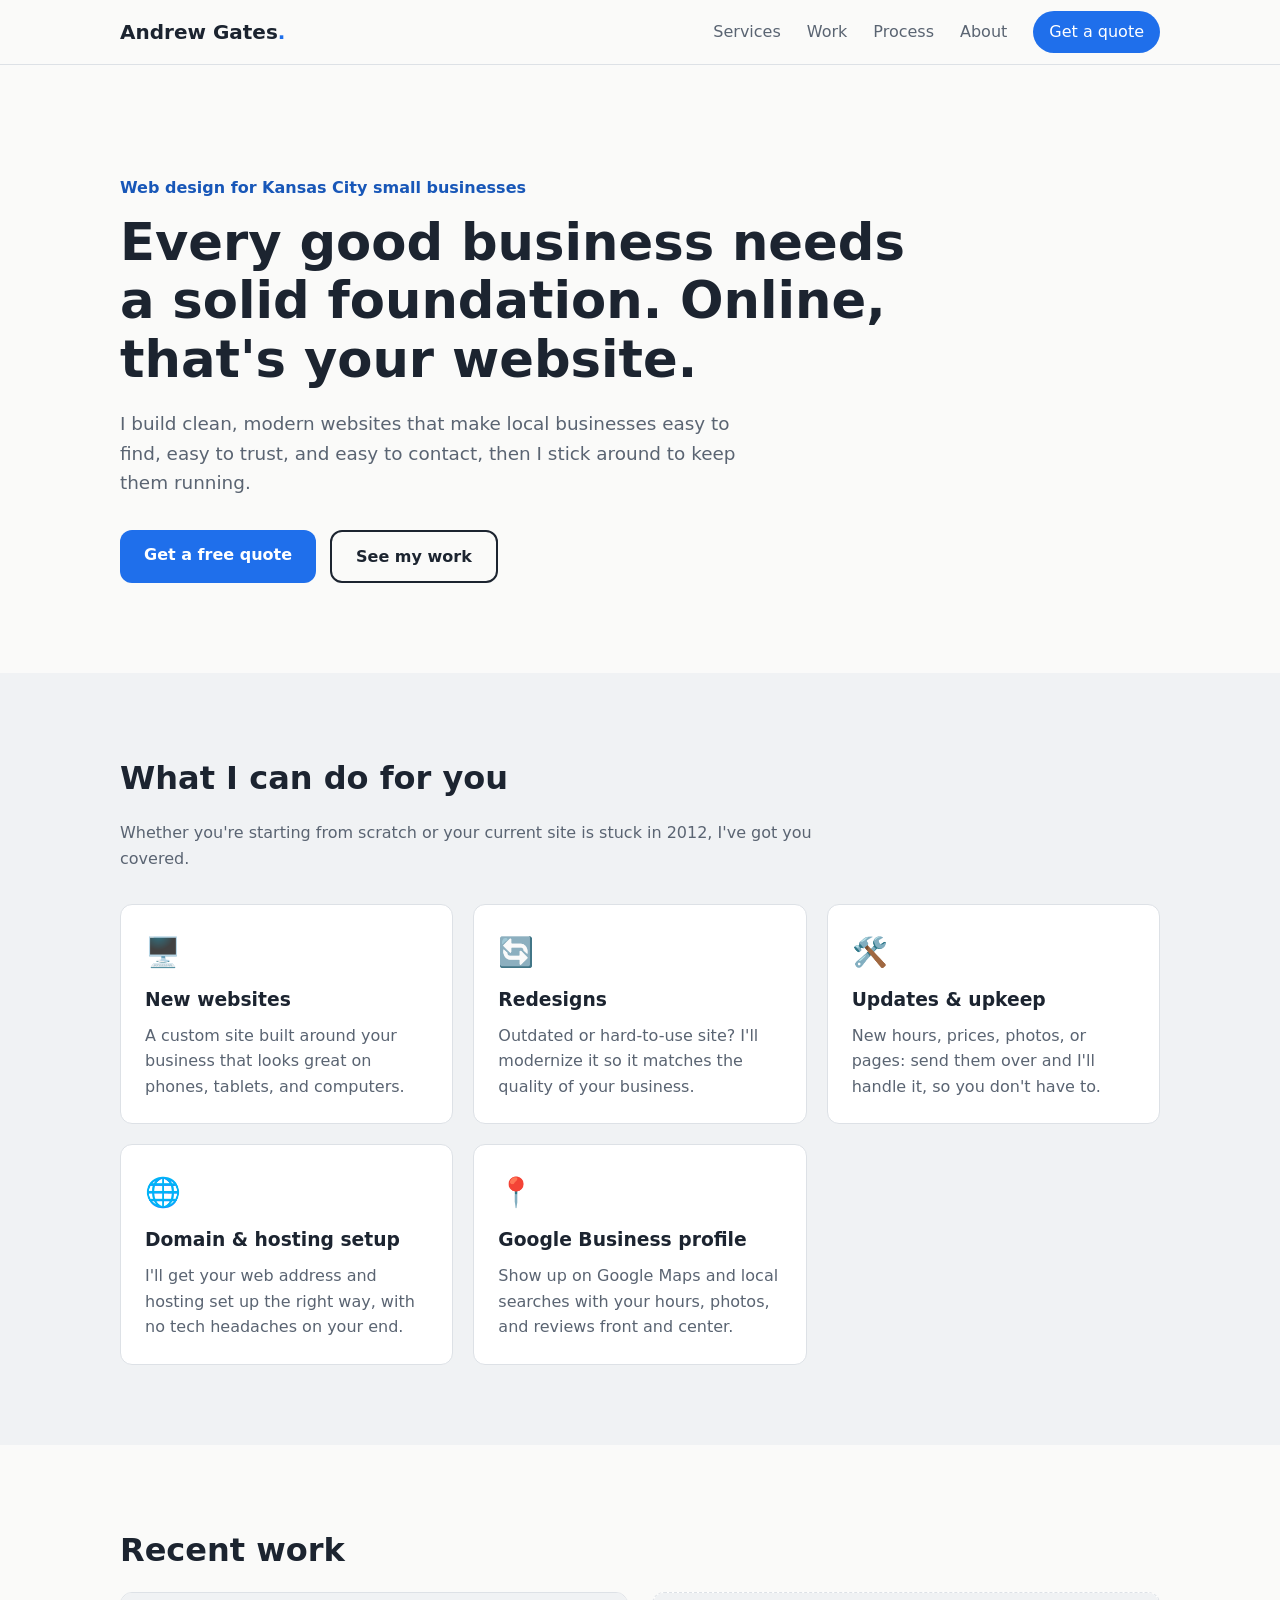
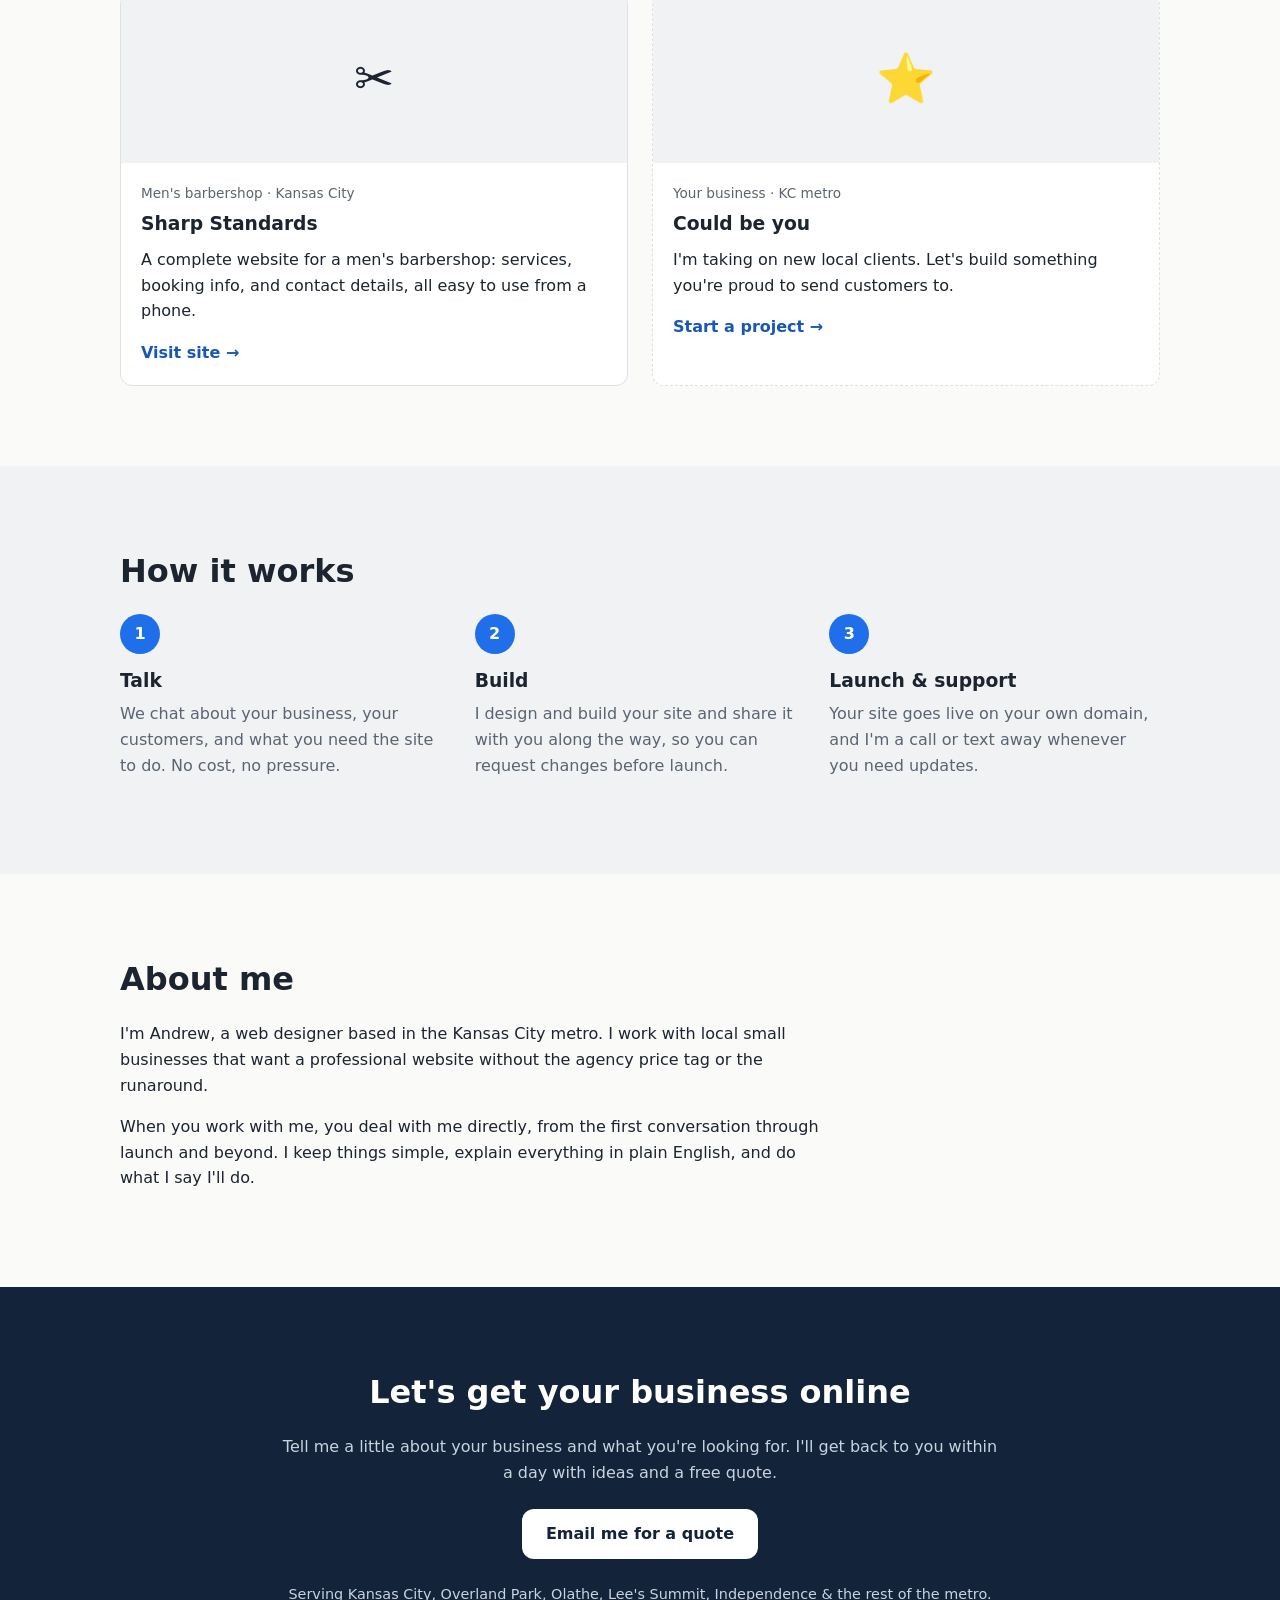
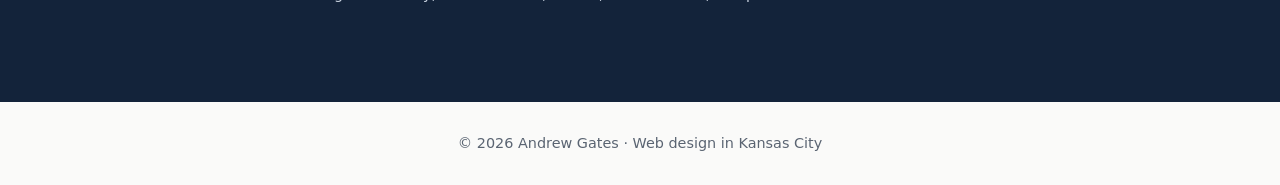
==== index.html @ cb3573f3 "Add files via upload" ====
<!DOCTYPE html>
<!--
  LESSON 1: THE SKELETON
  Every web page is a tree of "elements" written as tags: <tag>content</tag>.
  - <head> holds info ABOUT the page (title, links to CSS). Not shown on screen.
  - <body> holds everything the visitor actually sees.
  We use "semantic" tags (header, nav, main, section, footer) instead of
  plain <div>s everywhere. They describe what each part IS, which helps
  screen readers, Google, and future-you reading the code.

  Anything marked TODO is a spot for you to fill in later.
-->
<html lang="en">
<head>
  <meta charset="UTF-8">
  <!-- This line makes the site scale properly on phones. Always include it. -->
  <meta name="viewport" content="width=device-width, initial-scale=1.0">
  <!-- The <title> shows in the browser tab AND as the headline in Google results -->
  <title>Andrew Gates | Web Design for Kansas City Small Businesses</title>
  <!-- The description is the gray text under your link in Google results -->
  <meta name="description" content="Andrew Gates builds modern, affordable websites for small businesses across the Kansas City metro. New sites, redesigns, updates, hosting, and Google Business setup.">
  <!-- Link to our stylesheet: all the visual design lives in styles.css -->
  <link rel="stylesheet" href="styles.css">
</head>
<body>

  <!-- ========== HEADER / NAVIGATION ========== -->
  <header class="site-header">
    <div class="container nav-wrap">
      <a href="#top" class="logo">Andrew Gates<span>.</span></a>

      <!-- This button only shows on small screens (see styles.css + script.js) -->
      <button class="nav-toggle" aria-label="Open menu" aria-expanded="false">☰</button>

      <!-- Links starting with # jump to the element with that id on this page -->
      <nav class="nav">
        <a href="#services">Services</a>
        <a href="#work">Work</a>
        <a href="#process">Process</a>
        <a href="#about">About</a>
        <a href="#contact" class="nav-cta">Get a quote</a>
      </nav>
    </div>
  </header>

  <main id="top">

    <!-- ========== HERO: the first thing people see ========== -->
    <section class="hero">
      <div class="container">
        <p class="eyebrow">Web design for Kansas City small businesses</p>
        <h1>Every good business needs a solid foundation. Online, that's your website.</h1>
        <p class="lead">
          I build clean, modern websites that make local businesses easy to find, easy to trust,
          and easy to contact, then I stick around to keep them running.
        </p>
        <div class="hero-buttons">
          <a href="#contact" class="btn btn-primary">Get a free quote</a>
          <a href="#work" class="btn btn-outline">See my work</a>
        </div>
      </div>
    </section>

    <!-- ========== SERVICES ========== -->
    <section id="services" class="section section-alt">
      <div class="container">
        <h2>What I can do for you</h2>
        <p class="section-intro">Whether you're starting from scratch or your current site is stuck in 2012, I've got you covered.</p>

        <!-- Each service is a "card". Copy/paste one <div class="card"> block to add another. -->
        <div class="card-grid">
          <div class="card">
            <div class="card-icon">🖥️</div>
            <h3>New websites</h3>
            <p>A custom site built around your business that looks great on phones, tablets, and computers.</p>
          </div>
          <div class="card">
            <div class="card-icon">🔄</div>
            <h3>Redesigns</h3>
            <p>Outdated or hard-to-use site? I'll modernize it so it matches the quality of your business.</p>
          </div>
          <div class="card">
            <div class="card-icon">🛠️</div>
            <h3>Updates &amp; upkeep</h3>
            <p>New hours, prices, photos, or pages: send them over and I'll handle it, so you don't have to.</p>
          </div>
          <div class="card">
            <div class="card-icon">🌐</div>
            <h3>Domain &amp; hosting setup</h3>
            <p>I'll get your web address and hosting set up the right way, with no tech headaches on your end.</p>
          </div>
          <div class="card">
            <div class="card-icon">📍</div>
            <h3>Google Business profile</h3>
            <p>Show up on Google Maps and local searches with your hours, photos, and reviews front and center.</p>
          </div>
        </div>
      </div>
    </section>

    <!-- ========== RECENT WORK ========== -->
    <section id="work" class="section">
      <div class="container">
        <h2>Recent work</h2>
        <div class="projects-grid">

          <!-- One <article> per project. Copy/paste this block to add more. -->
          <article class="project-card">
            <!-- TODO: replace the emoji with a screenshot, e.g.
                 <img src="images/sharp-standards.png" alt="Sharp Standards homepage"> -->
            <div class="project-thumb">✂️</div>
            <div class="project-body">
              <p class="project-type">Men's barbershop · Kansas City</p>
              <h3>Sharp Standards</h3>
              <p>A complete website for a men's barbershop: services, booking info, and contact details, all easy to use from a phone.</p>
              <!-- target="_blank" opens the link in a new tab -->
              <a href="https://sharpstandards.com" target="_blank" rel="noopener">Visit site →</a>
            </div>
          </article>

          <!-- A friendly placeholder that doubles as a call to action -->
          <article class="project-card project-card--placeholder">
            <div class="project-thumb">⭐</div>
            <div class="project-body">
              <p class="project-type">Your business · KC metro</p>
              <h3>Could be you</h3>
              <p>I'm taking on new local clients. Let's build something you're proud to send customers to.</p>
              <a href="#contact">Start a project →</a>
            </div>
          </article>

        </div>

        <!-- TODO: once you have a client quote, add a testimonial here, e.g.
        <blockquote class="testimonial">
          "Andrew made the whole process easy..."
          <cite>— Name, Business</cite>
        </blockquote>
        -->
      </div>
    </section>

    <!-- ========== PROCESS ========== -->
    <section id="process" class="section section-alt">
      <div class="container">
        <h2>How it works</h2>
        <!-- An <ol> is an ORDERED list: the browser knows these are steps 1, 2, 3 -->
        <ol class="steps">
          <li>
            <h3>Talk</h3>
            <p>We chat about your business, your customers, and what you need the site to do. No cost, no pressure.</p>
          </li>
          <li>
            <h3>Build</h3>
            <p>I design and build your site and share it with you along the way, so you can request changes before launch.</p>
          </li>
          <li>
            <h3>Launch &amp; support</h3>
            <p>Your site goes live on your own domain, and I'm a call or text away whenever you need updates.</p>
          </li>
        </ol>
      </div>
    </section>

    <!-- ========== ABOUT ========== -->
    <section id="about" class="section">
      <div class="container">
        <h2>About me</h2>
        <!-- TODO: tweak this so it sounds like you talking -->
        <p>
          I'm Andrew, a web designer based in the Kansas City metro. I work with local small
          businesses that want a professional website without the agency price tag or the runaround.
        </p>
        <p>
          When you work with me, you deal with me directly, from the first conversation through
          launch and beyond. I keep things simple, explain everything in plain English, and do what I say I'll do.
        </p>
      </div>
    </section>

    <!-- ========== CONTACT ========== -->
    <section id="contact" class="section contact">
      <div class="container center">
        <h2>Let's get your business online</h2>
        <p>Tell me a little about your business and what you're looking for. I'll get back to you within a day with ideas and a free quote.</p>
        <!-- "mailto:" links open the visitor's email app. The ?subject= part pre-fills the subject line. -->
        <a href="mailto:andy.scott.gates1986@gmail.com?subject=Website%20quote" class="btn btn-light">Email me for a quote</a>
        <!-- TODO: add a phone number if you want calls/texts, e.g. <a href="tel:+18165551234">(816) 555-1234</a> -->
        <p class="contact-note">Serving Kansas City, Overland Park, Olathe, Lee's Summit, Independence &amp; the rest of the metro.</p>
      </div>
    </section>

  </main>

  <!-- ========== FOOTER ========== -->
  <footer class="site-footer">
    <div class="container">
      <!-- script.js fills in the current year automatically -->
      <p>© <span id="year"></span> Andrew Gates · Web design in Kansas City</p>
    </div>
  </footer>

  <!-- Scripts go at the bottom so the page content loads first -->
  <script src="script.js"></script>
</body>
</html>
---- styles.css ----
/*
  LESSON 2: STYLING WITH CSS
  CSS rules look like:   selector { property: value; }
  - "body" targets the <body> tag
  - ".btn" (with a dot) targets anything with class="btn"
  - "#about" (with a #) targets the element with id="about"
*/

/* ---------- Variables ----------
   Define colors once here, reuse everywhere with var(--name).
   Want a new color scheme? Change it in one place. Try it! */
:root {
  --bg: #fafaf9;
  --bg-alt: #f0f2f4;
  --text: #1c2430;
  --muted: #5a6472;
  --accent: #1f6feb;        /* main brand color: a confident blue */
  --accent-dark: #1857b8;
  --dark: #13233a;          /* used for the contact section background */
  --card: #ffffff;
  --border: #dde1e6;
  --radius: 12px;
  --max-width: 1080px;
}

/* ---------- Reset & base ----------
   box-sizing: border-box makes width math predictable (padding is included). */
* { box-sizing: border-box; margin: 0; padding: 0; }

html { scroll-behavior: smooth; }  /* smooth scrolling when clicking nav links */

/* Stops the sticky header from covering section titles after a nav click */
section[id] { scroll-margin-top: 64px; }

body {
  font-family: system-ui, -apple-system, "Segoe UI", Roboto, sans-serif;
  background: var(--bg);
  color: var(--text);
  line-height: 1.6;
}

a { color: var(--accent-dark); }

/* .container centers content and keeps it from getting too wide */
.container {
  width: 100%;
  max-width: var(--max-width);
  margin: 0 auto;     /* "auto" left/right margins = centered */
  padding: 0 20px;
}

.center { text-align: center; }

/* ---------- Header ----------
   position: sticky keeps the header stuck to the top while scrolling */
.site-header {
  position: sticky;
  top: 0;
  background: rgba(250, 250, 249, 0.92);
  backdrop-filter: blur(6px);
  border-bottom: 1px solid var(--border);
  z-index: 10;
}

/* FLEXBOX: lays children out in a row. One of the most useful CSS tools. */
.nav-wrap {
  display: flex;
  align-items: center;
  justify-content: space-between;  /* logo left, nav right */
  height: 64px;
}

.logo {
  font-weight: 800;
  font-size: 1.25rem;
  text-decoration: none;
  color: var(--text);
}
.logo span { color: var(--accent); }

.nav { display: flex; align-items: center; gap: 26px; }
.nav a {
  text-decoration: none;
  color: var(--muted);
  font-weight: 500;
}
.nav a:hover { color: var(--accent); }  /* :hover = when the mouse is over it */

/* The "Get a quote" link styled as a small button */
.nav a.nav-cta {
  background: var(--accent);
  color: #fff;
  padding: 8px 16px;
  border-radius: 999px;
}
.nav a.nav-cta:hover { background: var(--accent-dark); color: #fff; }

.nav-toggle {
  display: none;  /* hidden on desktop; shown in the phone section below */
  background: none;
  border: none;
  font-size: 1.6rem;
  cursor: pointer;
  color: var(--text);
}

/* ---------- Hero ---------- */
.hero { padding: 110px 0 90px; }

.eyebrow {
  color: var(--accent-dark);
  font-weight: 600;
  margin-bottom: 12px;
}

.hero h1 {
  /* clamp(min, preferred, max) = text that scales with screen width */
  font-size: clamp(2rem, 5vw, 3.2rem);
  line-height: 1.15;
  max-width: 820px;
  margin-bottom: 20px;
}

.lead {
  font-size: 1.15rem;
  color: var(--muted);
  max-width: 620px;
  margin-bottom: 32px;
}

.hero-buttons { display: flex; gap: 14px; flex-wrap: wrap; }

/* ---------- Buttons ---------- */
.btn {
  display: inline-block;
  padding: 12px 24px;
  border-radius: var(--radius);
  font-weight: 600;
  text-decoration: none;
  transition: background 0.2s, transform 0.2s;  /* animates the hover change */
}
.btn:hover { transform: translateY(-2px); }

.btn-primary { background: var(--accent); color: #fff; }
.btn-primary:hover { background: var(--accent-dark); }

.btn-outline { border: 2px solid var(--text); color: var(--text); }
.btn-outline:hover { background: var(--text); color: var(--bg); }

.btn-light { background: #fff; color: var(--dark); }

/* ---------- Sections ---------- */
.section { padding: 80px 0; }
.section-alt { background: var(--bg-alt); }

.section h2 { font-size: 2rem; margin-bottom: 16px; }
.section p { margin-bottom: 16px; max-width: 720px; }
.section-intro { color: var(--muted); margin-bottom: 32px !important; }
.center p { margin-left: auto; margin-right: auto; }

/* ---------- Service cards ----------
   CSS GRID: auto-fit + minmax makes as many columns as fit,
   each at least 280px wide. Fully responsive with zero media queries. */
.card-grid {
  display: grid;
  grid-template-columns: repeat(auto-fit, minmax(280px, 1fr));
  gap: 20px;
}

.card {
  background: var(--card);
  border: 1px solid var(--border);
  border-radius: var(--radius);
  padding: 24px;
}
.card-icon { font-size: 1.8rem; margin-bottom: 10px; }
.card h3 { margin-bottom: 8px; }
.card p { color: var(--muted); margin-bottom: 0; }

/* ---------- Projects ---------- */
.projects-grid {
  display: grid;
  grid-template-columns: repeat(auto-fit, minmax(280px, 1fr));
  gap: 24px;
}

.project-card {
  background: var(--card);
  border: 1px solid var(--border);
  border-radius: var(--radius);
  overflow: hidden;
  transition: transform 0.2s, box-shadow 0.2s;
}
.project-card:hover {
  transform: translateY(-4px);
  box-shadow: 0 10px 24px rgba(0, 0, 0, 0.08);
}
.project-card--placeholder { border-style: dashed; }

/* When you add screenshots, this makes any <img> fill the thumbnail area neatly */
.project-thumb {
  height: 170px;
  display: grid;
  place-items: center;   /* centers the emoji both ways */
  font-size: 3rem;
  background: var(--bg-alt);
}
.project-thumb img { width: 100%; height: 100%; object-fit: cover; }

.project-body { padding: 20px; }
.project-type {
  font-size: 0.85rem;
  color: var(--muted);
  margin-bottom: 4px !important;
}
.project-body h3 { margin-bottom: 8px; }
.project-body a { font-weight: 600; text-decoration: none; }

/* ---------- Process steps ----------
   "counter" lets CSS number the steps itself, so we can style the numbers. */
.steps {
  list-style: none;
  counter-reset: step;
  display: grid;
  grid-template-columns: repeat(auto-fit, minmax(240px, 1fr));
  gap: 24px;
}
.steps li { counter-increment: step; }
.steps li::before {
  content: counter(step);      /* prints 1, 2, 3 */
  display: grid;
  place-items: center;
  width: 40px;
  height: 40px;
  border-radius: 50%;
  background: var(--accent);
  color: #fff;
  font-weight: 700;
  margin-bottom: 12px;
}
.steps h3 { margin-bottom: 6px; }
.steps p { color: var(--muted); }

/* ---------- Contact ---------- */
.contact { background: var(--dark); color: #fff; }
.contact p { color: #c9d3e0; }
.contact .btn { margin: 8px 0 24px; }
.contact-note { font-size: 0.9rem; }

/* ---------- Footer ---------- */
.site-footer {
  padding: 30px 0;
  text-align: center;
  color: var(--muted);
  font-size: 0.9rem;
}

/* ---------- Phones ----------
   MEDIA QUERY: rules inside only apply when the screen is 760px wide or less. */
@media (max-width: 760px) {
  .nav-toggle { display: block; }

  .nav {
    display: none;              /* hide the menu until the button is tapped */
    position: absolute;
    top: 64px; left: 0; right: 0;
    flex-direction: column;
    align-items: stretch;
    gap: 0;
    background: var(--bg);
    border-bottom: 1px solid var(--border);
  }
  .nav a { padding: 14px 20px; }
  .nav a.nav-cta { margin: 8px 20px 14px; text-align: center; }

  /* script.js adds the "open" class when the ☰ button is tapped */
  .nav.open { display: flex; }

  .hero { padding: 70px 0 60px; }
  .section { padding: 60px 0; }
}
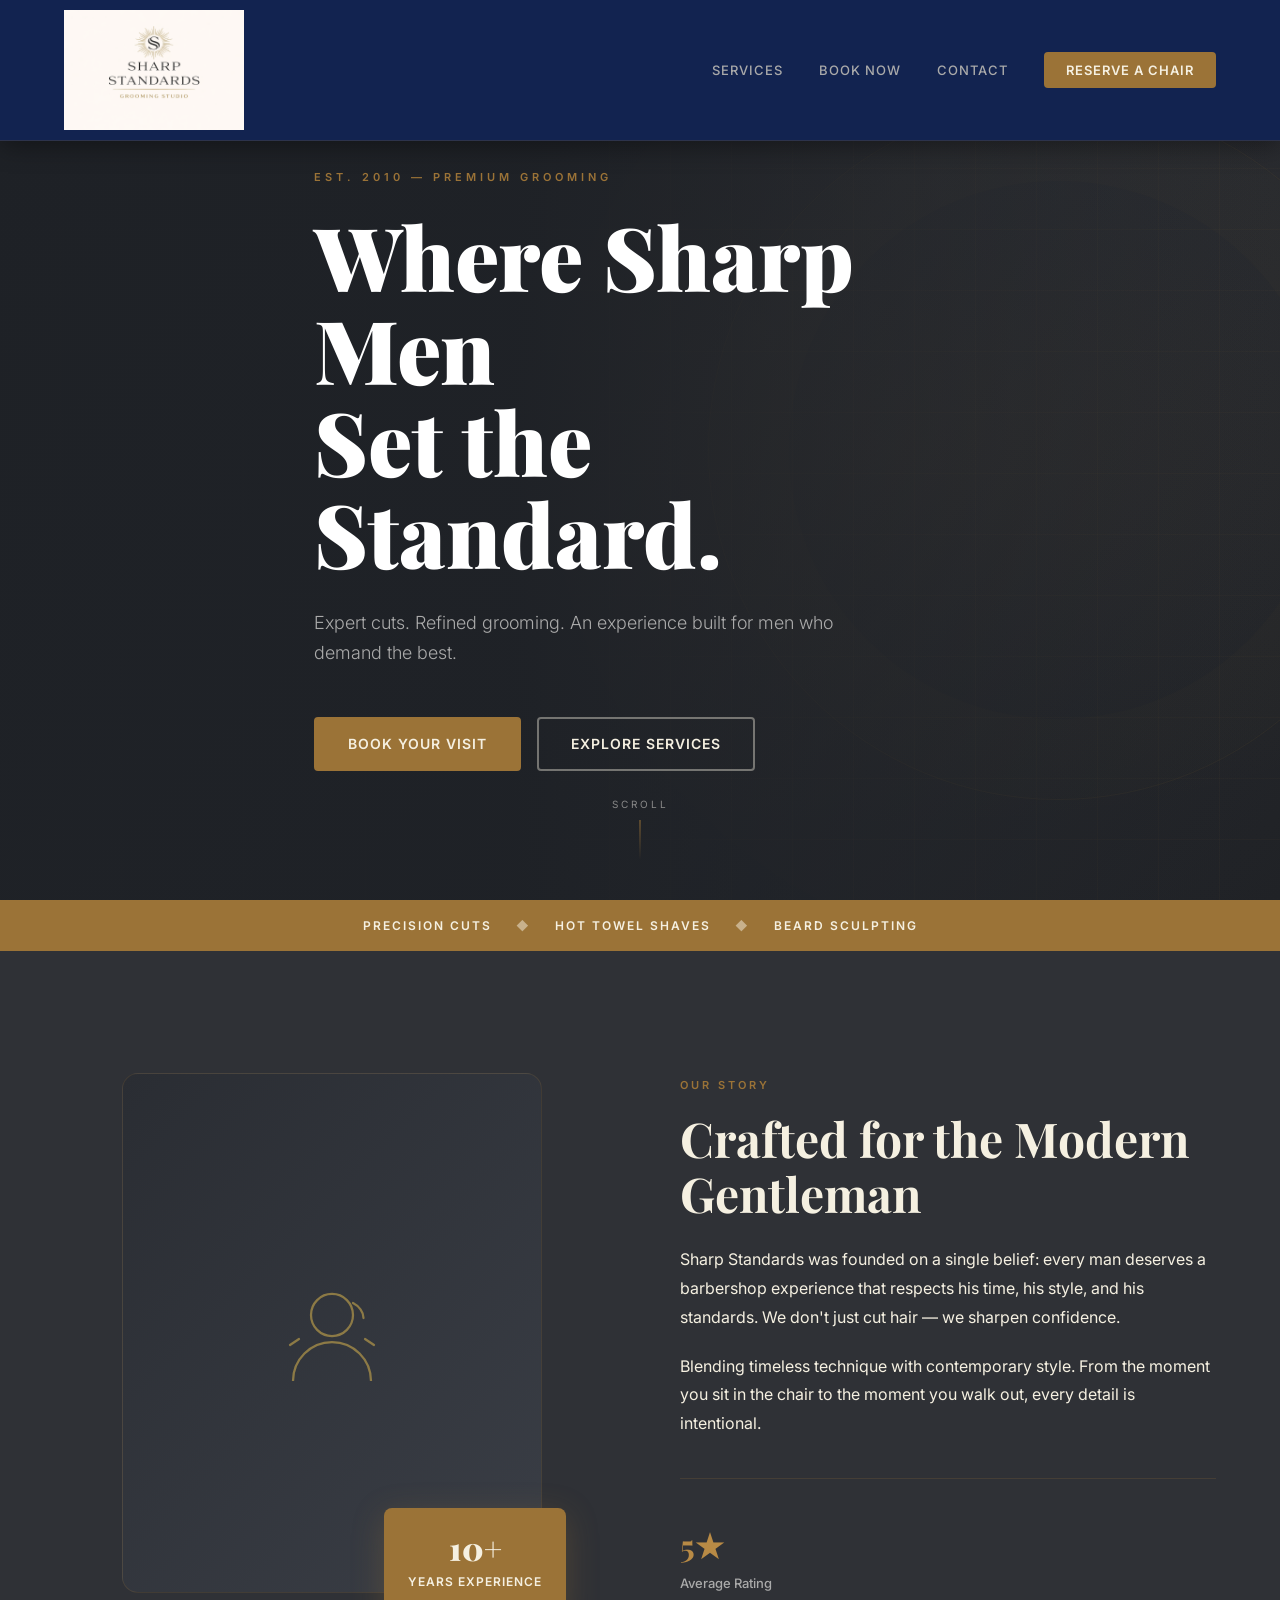
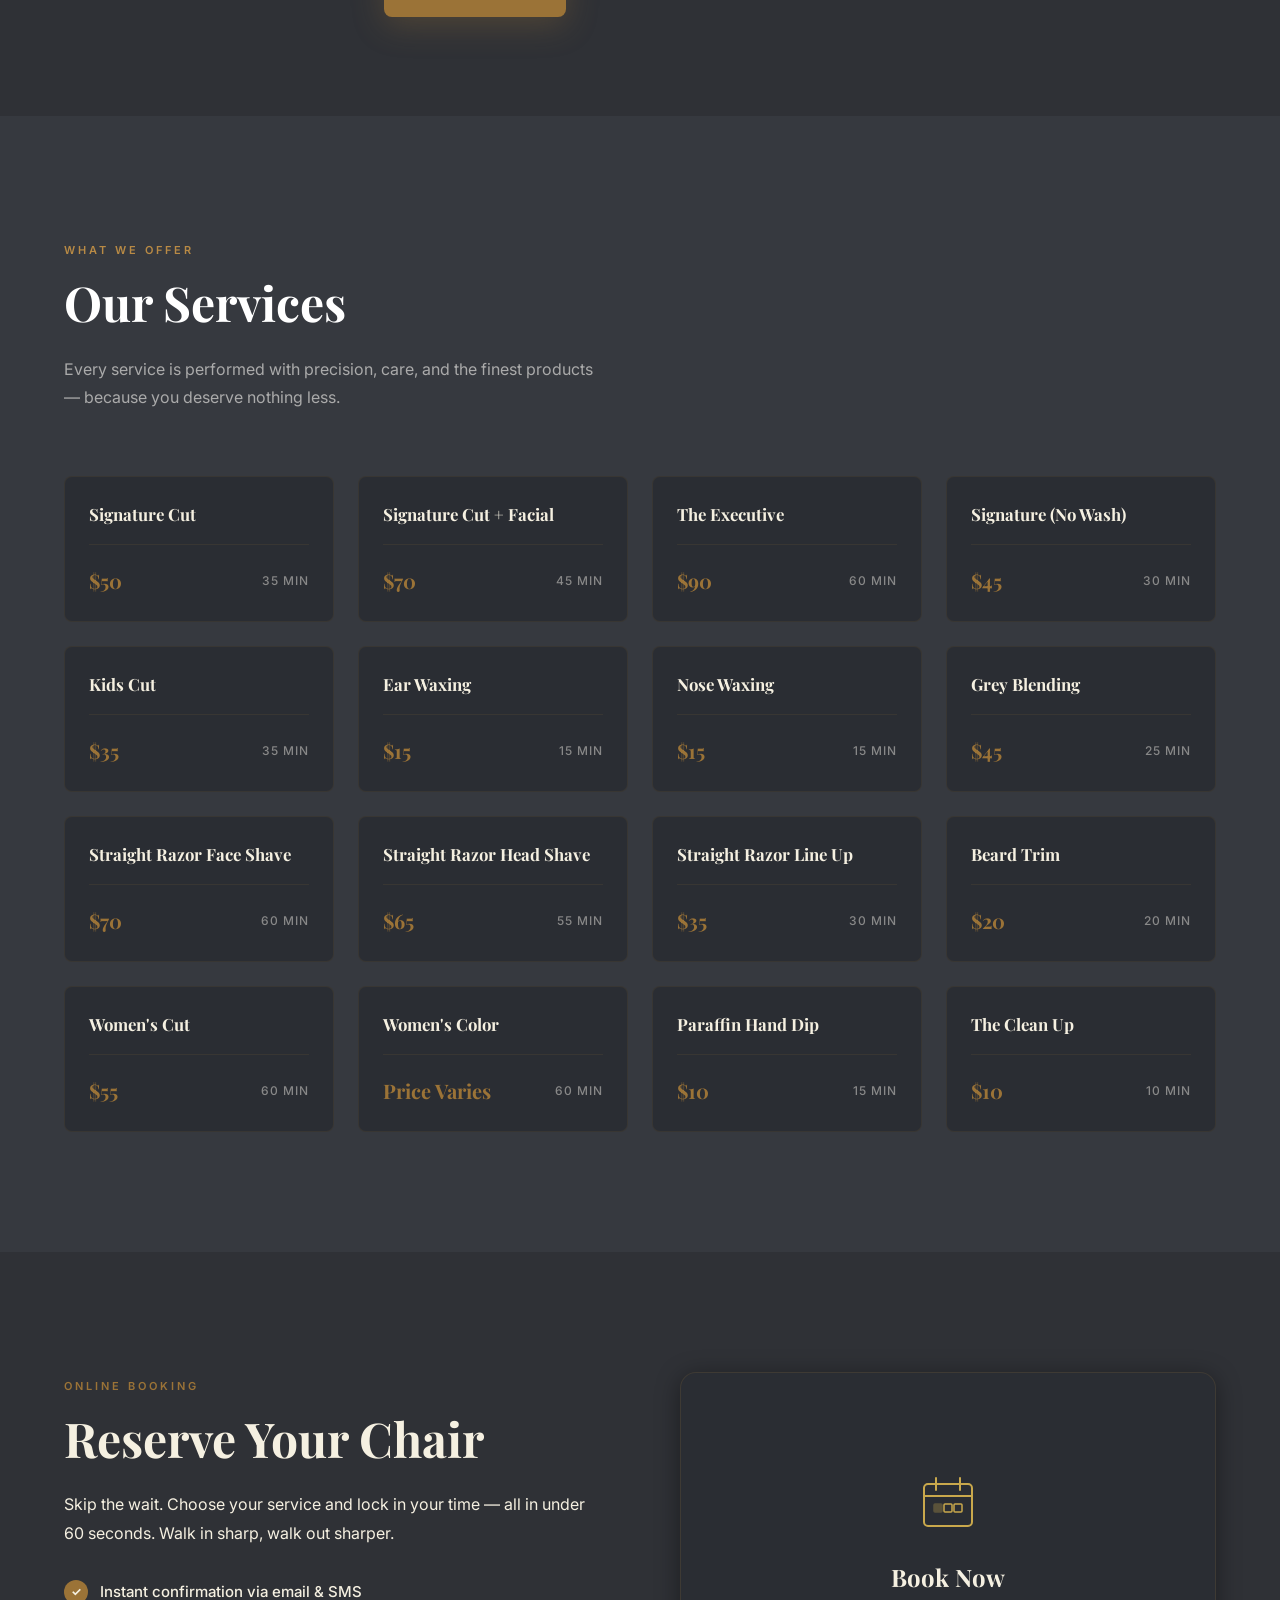
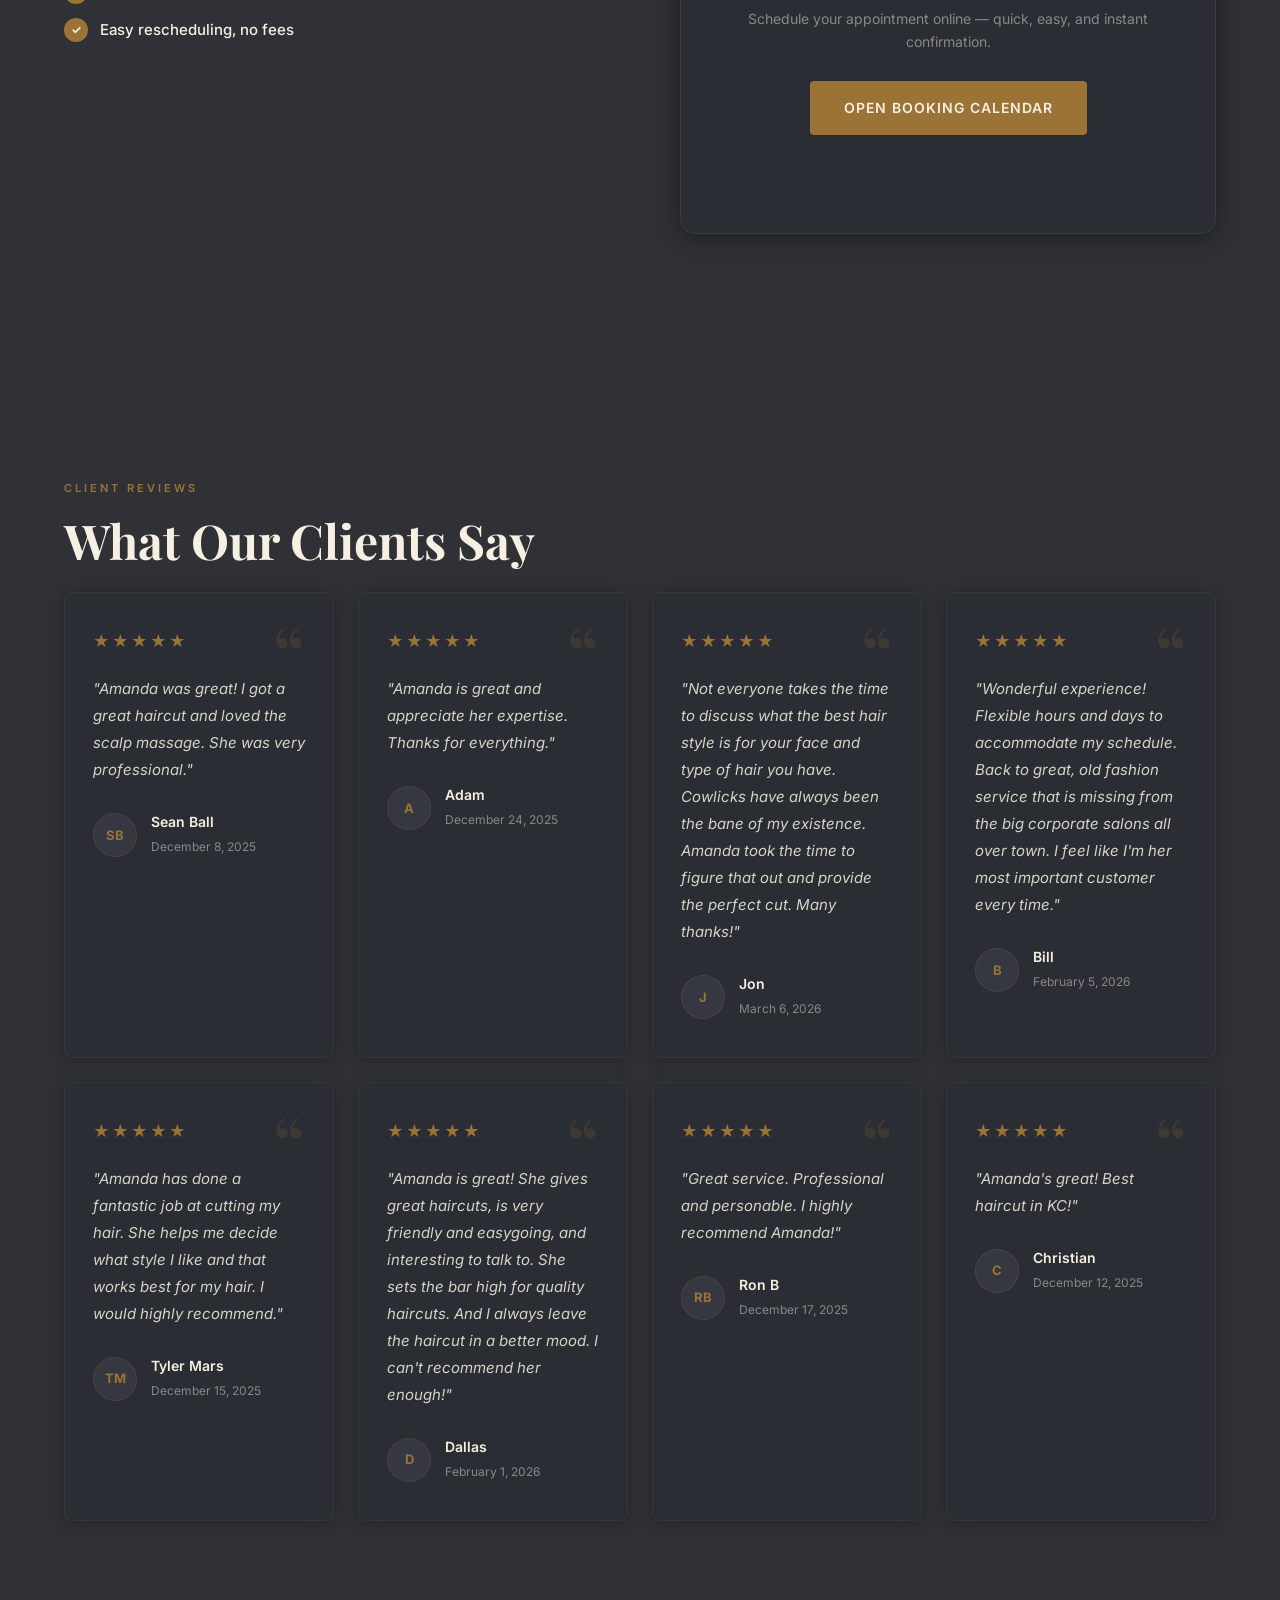
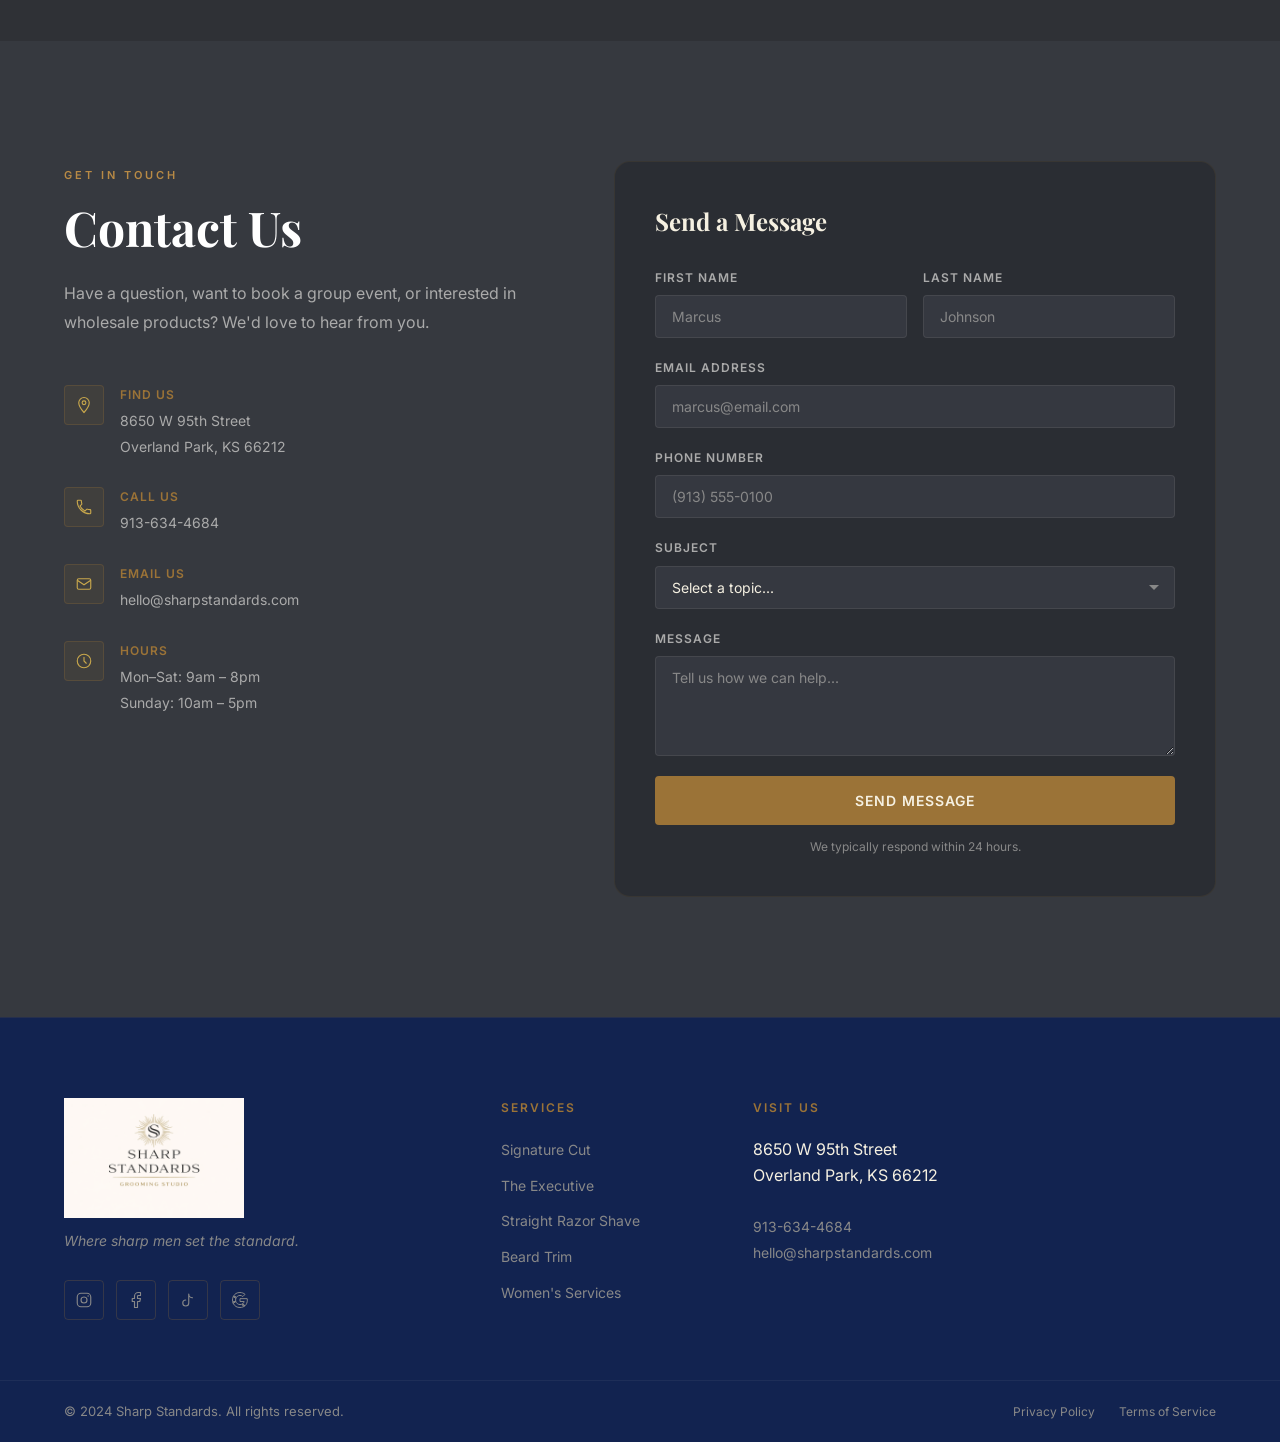
==== commit e1966b7d: "Add files via upload" ====
--- a/index.html
+++ b/index.html
@@ -1,206 +1,560 @@
 <!DOCTYPE html>
-<!--
-  LESSON 1: THE SKELETON
-  Every web page is a tree of "elements" written as tags: <tag>content</tag>.
-  - <head> holds info ABOUT the page (title, links to CSS). Not shown on screen.
-  - <body> holds everything the visitor actually sees.
-  We use "semantic" tags (header, nav, main, section, footer) instead of
-  plain <div>s everywhere. They describe what each part IS, which helps
-  screen readers, Google, and future-you reading the code.
-
-  Anything marked TODO is a spot for you to fill in later.
--->
 <html lang="en">
 <head>
-  <meta charset="UTF-8">
-  <!-- This line makes the site scale properly on phones. Always include it. -->
-  <meta name="viewport" content="width=device-width, initial-scale=1.0">
-  <!-- The <title> shows in the browser tab AND as the headline in Google results -->
-  <title>Andrew Gates | Web Design for Kansas City Small Businesses</title>
-  <!-- The description is the gray text under your link in Google results -->
-  <meta name="description" content="Andrew Gates builds modern, affordable websites for small businesses across the Kansas City metro. New sites, redesigns, updates, hosting, and Google Business setup.">
-  <!-- Link to our stylesheet: all the visual design lives in styles.css -->
-  <link rel="stylesheet" href="styles.css">
+  <meta charset="UTF-8" />
+  <meta name="viewport" content="width=device-width, initial-scale=1.0" />
+  <title>Sharp Standards | Premium Men's Barbershop</title>
+  <link rel="preconnect" href="https://fonts.googleapis.com" />
+  <link rel="preconnect" href="https://fonts.gstatic.com" crossorigin />
+  <link href="https://fonts.googleapis.com/css2?family=Playfair+Display:wght@400;700;900&family=Inter:wght@300;400;500;600&display=swap" rel="stylesheet" />
+  <link rel="stylesheet" href="style.css" />
 </head>
 <body>
 
-  <!-- ========== HEADER / NAVIGATION ========== -->
-  <header class="site-header">
-    <div class="container nav-wrap">
-      <a href="#top" class="logo">Andrew Gates<span>.</span></a>
-
-      <!-- This button only shows on small screens (see styles.css + script.js) -->
-      <button class="nav-toggle" aria-label="Open menu" aria-expanded="false">☰</button>
-
-      <!-- Links starting with # jump to the element with that id on this page -->
-      <nav class="nav">
-        <a href="#services">Services</a>
-        <a href="#work">Work</a>
-        <a href="#process">Process</a>
-        <a href="#about">About</a>
-        <a href="#contact" class="nav-cta">Get a quote</a>
-      </nav>
-    </div>
-  </header>
-
-  <main id="top">
-
-    <!-- ========== HERO: the first thing people see ========== -->
-    <section class="hero">
-      <div class="container">
-        <p class="eyebrow">Web design for Kansas City small businesses</p>
-        <h1>Every good business needs a solid foundation. Online, that's your website.</h1>
-        <p class="lead">
-          I build clean, modern websites that make local businesses easy to find, easy to trust,
-          and easy to contact, then I stick around to keep them running.
-        </p>
-        <div class="hero-buttons">
-          <a href="#contact" class="btn btn-primary">Get a free quote</a>
-          <a href="#work" class="btn btn-outline">See my work</a>
-        </div>
-      </div>
-    </section>
-
-    <!-- ========== SERVICES ========== -->
-    <section id="services" class="section section-alt">
-      <div class="container">
-        <h2>What I can do for you</h2>
-        <p class="section-intro">Whether you're starting from scratch or your current site is stuck in 2012, I've got you covered.</p>
-
-        <!-- Each service is a "card". Copy/paste one <div class="card"> block to add another. -->
-        <div class="card-grid">
-          <div class="card">
-            <div class="card-icon">🖥️</div>
-            <h3>New websites</h3>
-            <p>A custom site built around your business that looks great on phones, tablets, and computers.</p>
-          </div>
-          <div class="card">
-            <div class="card-icon">🔄</div>
-            <h3>Redesigns</h3>
-            <p>Outdated or hard-to-use site? I'll modernize it so it matches the quality of your business.</p>
-          </div>
-          <div class="card">
-            <div class="card-icon">🛠️</div>
-            <h3>Updates &amp; upkeep</h3>
-            <p>New hours, prices, photos, or pages: send them over and I'll handle it, so you don't have to.</p>
-          </div>
-          <div class="card">
-            <div class="card-icon">🌐</div>
-            <h3>Domain &amp; hosting setup</h3>
-            <p>I'll get your web address and hosting set up the right way, with no tech headaches on your end.</p>
-          </div>
-          <div class="card">
-            <div class="card-icon">📍</div>
-            <h3>Google Business profile</h3>
-            <p>Show up on Google Maps and local searches with your hours, photos, and reviews front and center.</p>
-          </div>
-        </div>
-      </div>
-    </section>
-
-    <!-- ========== RECENT WORK ========== -->
-    <section id="work" class="section">
-      <div class="container">
-        <h2>Recent work</h2>
-        <div class="projects-grid">
-
-          <!-- One <article> per project. Copy/paste this block to add more. -->
-          <article class="project-card">
-            <!-- TODO: replace the emoji with a screenshot, e.g.
-                 <img src="images/sharp-standards.png" alt="Sharp Standards homepage"> -->
-            <div class="project-thumb">✂️</div>
-            <div class="project-body">
-              <p class="project-type">Men's barbershop · Kansas City</p>
-              <h3>Sharp Standards</h3>
-              <p>A complete website for a men's barbershop: services, booking info, and contact details, all easy to use from a phone.</p>
-              <!-- target="_blank" opens the link in a new tab -->
-              <a href="https://sharpstandards.com" target="_blank" rel="noopener">Visit site →</a>
-            </div>
-          </article>
-
-          <!-- A friendly placeholder that doubles as a call to action -->
-          <article class="project-card project-card--placeholder">
-            <div class="project-thumb">⭐</div>
-            <div class="project-body">
-              <p class="project-type">Your business · KC metro</p>
-              <h3>Could be you</h3>
-              <p>I'm taking on new local clients. Let's build something you're proud to send customers to.</p>
-              <a href="#contact">Start a project →</a>
-            </div>
-          </article>
-
-        </div>
-
-        <!-- TODO: once you have a client quote, add a testimonial here, e.g.
-        <blockquote class="testimonial">
-          "Andrew made the whole process easy..."
-          <cite>— Name, Business</cite>
-        </blockquote>
-        -->
-      </div>
-    </section>
-
-    <!-- ========== PROCESS ========== -->
-    <section id="process" class="section section-alt">
-      <div class="container">
-        <h2>How it works</h2>
-        <!-- An <ol> is an ORDERED list: the browser knows these are steps 1, 2, 3 -->
-        <ol class="steps">
+  <!-- ===== NAVIGATION ===== -->
+  <nav class="nav" id="nav">
+    <div class="nav__inner">
+      <a href="#hero" class="nav__logo">
+        <img src="logo.png" alt="Sharp Standards" height="120" />
+      </a>
+      <button class="nav__toggle" id="navToggle" aria-label="Toggle menu">
+        <span></span><span></span><span></span>
+      </button>
+      <ul class="nav__links" id="navLinks">
+        <li><a href="#services">Services</a></li>
+        <li><a href="https://amandagates.glossgenius.com" target="_blank" rel="noopener">Book Now</a></li>
+        <li><a href="#contact">Contact</a></li>
+        <li><a href="https://amandagates.glossgenius.com" target="_blank" rel="noopener" class="nav__cta">Reserve a Chair</a></li>
+      </ul>
+    </div>
+  </nav>
+
+  <!-- ===== HERO ===== -->
+  <section class="hero" id="hero">
+    <div class="hero__bg"></div>
+    <div class="hero__overlay"></div>
+    <div class="hero__content">
+      <p class="hero__eyebrow">Est. 2010 &mdash; Premium Grooming</p>
+      <h1 class="hero__headline">Where Sharp Men<br />Set the Standard.</h1>
+      <p class="hero__sub">Expert cuts. Refined grooming. An experience built for men who demand the best.</p>
+      <div class="hero__actions">
+        <a href="https://amandagates.glossgenius.com" target="_blank" rel="noopener" class="btn btn--gold">Book Your Visit</a>
+        <a href="#services" class="btn btn--outline">Explore Services</a>
+      </div>
+    </div>
+    <div class="hero__scroll-hint">
+      <span>Scroll</span>
+      <div class="hero__scroll-line"></div>
+    </div>
+  </section>
+
+  <!-- ===== TAGLINE STRIP ===== -->
+  <div class="strip">
+    <div class="strip__inner">
+      <span>Precision Cuts</span>
+      <span class="strip__divider">&#9670;</span>
+      <span>Hot Towel Shaves</span>
+      <span class="strip__divider">&#9670;</span>
+      <span>Beard Sculpting</span>
+    </div>
+  </div>
+
+  <!-- ===== ABOUT ===== -->
+  <section class="about" id="about">
+    <div class="container about__grid">
+      <div class="about__visual">
+        <div class="about__img-wrap">
+          <div class="about__img-placeholder">
+            <svg viewBox="0 0 80 80" fill="none" xmlns="http://www.w3.org/2000/svg">
+              <circle cx="40" cy="28" r="14" stroke="#C9A84C" stroke-width="1.5"/>
+              <path d="M14 72c0-14.359 11.640-26 26-26h0c14.359 0 26 11.641 26 26" stroke="#C9A84C" stroke-width="1.5"/>
+              <path d="M54 20c4 2 7 6 7 10" stroke="#C9A84C" stroke-width="1.5" stroke-linecap="round"/>
+              <path d="M62 44l6 4M18 44l-6 4" stroke="#C9A84C" stroke-width="1.5" stroke-linecap="round"/>
+            </svg>
+          </div>
+          <div class="about__badge">
+            <strong>10+</strong>
+            <span>Years Experience</span>
+          </div>
+        </div>
+      </div>
+      <div class="about__copy">
+        <p class="section-label">Our Story</p>
+        <h2 class="section-title">Crafted for the Modern Gentleman</h2>
+        <p class="about__text">Sharp Standards was founded on a single belief: every man deserves a barbershop experience that respects his time, his style, and his standards. We don't just cut hair — we sharpen confidence.</p>
+        <p class="about__text">Blending timeless technique with contemporary style. From the moment you sit in the chair to the moment you walk out, every detail is intentional.</p>
+        <div class="about__stats">
+          <div class="about__stat">
+            <strong>5★</strong>
+            <span>Average Rating</span>
+          </div>
+        </div>
+      </div>
+    </div>
+  </section>
+
+  <!-- ===== SERVICES ===== -->
+  <section class="services" id="services">
+    <div class="container">
+      <p class="section-label section-label--light">What We Offer</p>
+      <h2 class="section-title section-title--light">Our Services</h2>
+      <p class="services__intro">Every service is performed with precision, care, and the finest products — because you deserve nothing less.</p>
+      <div class="services__grid services__grid--menu">
+
+        <div class="service-card service-card--menu">
+          <h3 class="service-card__title">Signature Cut</h3>
+          <div class="service-card__footer">
+            <span class="service-card__price">$50</span>
+            <span class="service-card__duration">35 min</span>
+          </div>
+        </div>
+
+        <div class="service-card service-card--menu">
+          <h3 class="service-card__title">Signature Cut + Facial</h3>
+          <div class="service-card__footer">
+            <span class="service-card__price">$70</span>
+            <span class="service-card__duration">45 min</span>
+          </div>
+        </div>
+
+        <div class="service-card service-card--menu">
+          <h3 class="service-card__title">The Executive</h3>
+          <div class="service-card__footer">
+            <span class="service-card__price">$90</span>
+            <span class="service-card__duration">60 min</span>
+          </div>
+        </div>
+
+        <div class="service-card service-card--menu">
+          <h3 class="service-card__title">Signature (No Wash)</h3>
+          <div class="service-card__footer">
+            <span class="service-card__price">$45</span>
+            <span class="service-card__duration">30 min</span>
+          </div>
+        </div>
+
+        <div class="service-card service-card--menu">
+          <h3 class="service-card__title">Kids Cut</h3>
+          <div class="service-card__footer">
+            <span class="service-card__price">$35</span>
+            <span class="service-card__duration">35 min</span>
+          </div>
+        </div>
+
+        <div class="service-card service-card--menu">
+          <h3 class="service-card__title">Ear Waxing</h3>
+          <div class="service-card__footer">
+            <span class="service-card__price">$15</span>
+            <span class="service-card__duration">15 min</span>
+          </div>
+        </div>
+
+        <div class="service-card service-card--menu">
+          <h3 class="service-card__title">Nose Waxing</h3>
+          <div class="service-card__footer">
+            <span class="service-card__price">$15</span>
+            <span class="service-card__duration">15 min</span>
+          </div>
+        </div>
+
+        <div class="service-card service-card--menu">
+          <h3 class="service-card__title">Grey Blending</h3>
+          <div class="service-card__footer">
+            <span class="service-card__price">$45</span>
+            <span class="service-card__duration">25 min</span>
+          </div>
+        </div>
+
+        <div class="service-card service-card--menu">
+          <h3 class="service-card__title">Straight Razor Face Shave</h3>
+          <div class="service-card__footer">
+            <span class="service-card__price">$70</span>
+            <span class="service-card__duration">60 min</span>
+          </div>
+        </div>
+
+        <div class="service-card service-card--menu">
+          <h3 class="service-card__title">Straight Razor Head Shave</h3>
+          <div class="service-card__footer">
+            <span class="service-card__price">$65</span>
+            <span class="service-card__duration">55 min</span>
+          </div>
+        </div>
+
+        <div class="service-card service-card--menu">
+          <h3 class="service-card__title">Straight Razor Line Up</h3>
+          <div class="service-card__footer">
+            <span class="service-card__price">$35</span>
+            <span class="service-card__duration">30 min</span>
+          </div>
+        </div>
+
+        <div class="service-card service-card--menu">
+          <h3 class="service-card__title">Beard Trim</h3>
+          <div class="service-card__footer">
+            <span class="service-card__price">$20</span>
+            <span class="service-card__duration">20 min</span>
+          </div>
+        </div>
+
+        <div class="service-card service-card--menu">
+          <h3 class="service-card__title">Women's Cut</h3>
+          <div class="service-card__footer">
+            <span class="service-card__price">$55</span>
+            <span class="service-card__duration">60 min</span>
+          </div>
+        </div>
+
+        <div class="service-card service-card--menu">
+          <h3 class="service-card__title">Women's Color</h3>
+          <div class="service-card__footer">
+            <span class="service-card__price">Price Varies</span>
+            <span class="service-card__duration">60 min</span>
+          </div>
+        </div>
+
+        <div class="service-card service-card--menu">
+          <h3 class="service-card__title">Paraffin Hand Dip</h3>
+          <div class="service-card__footer">
+            <span class="service-card__price">$10</span>
+            <span class="service-card__duration">15 min</span>
+          </div>
+        </div>
+
+        <div class="service-card service-card--menu">
+          <h3 class="service-card__title">The Clean Up</h3>
+          <div class="service-card__footer">
+            <span class="service-card__price">$10</span>
+            <span class="service-card__duration">10 min</span>
+          </div>
+        </div>
+
+      </div>
+    </div>
+  </section>
+
+  <!-- ===== BOOKING ===== -->
+  <section class="booking" id="booking">
+    <div class="container booking__inner">
+      <div class="booking__copy">
+        <p class="section-label">Online Booking</p>
+        <h2 class="section-title">Reserve Your Chair</h2>
+        <p class="booking__text">Skip the wait. Choose your service and lock in your time — all in under 60 seconds. Walk in sharp, walk out sharper.</p>
+        <ul class="booking__perks">
           <li>
-            <h3>Talk</h3>
-            <p>We chat about your business, your customers, and what you need the site to do. No cost, no pressure.</p>
+            <span class="booking__perk-icon">&#10003;</span>
+            Instant confirmation via email &amp; SMS
           </li>
           <li>
-            <h3>Build</h3>
-            <p>I design and build your site and share it with you along the way, so you can request changes before launch.</p>
+            <span class="booking__perk-icon">&#10003;</span>
+            Easy rescheduling, no fees
           </li>
-          <li>
-            <h3>Launch &amp; support</h3>
-            <p>Your site goes live on your own domain, and I'm a call or text away whenever you need updates.</p>
-          </li>
-        </ol>
-      </div>
-    </section>
-
-    <!-- ========== ABOUT ========== -->
-    <section id="about" class="section">
-      <div class="container">
-        <h2>About me</h2>
-        <!-- TODO: tweak this so it sounds like you talking -->
-        <p>
-          I'm Andrew, a web designer based in the Kansas City metro. I work with local small
-          businesses that want a professional website without the agency price tag or the runaround.
-        </p>
-        <p>
-          When you work with me, you deal with me directly, from the first conversation through
-          launch and beyond. I keep things simple, explain everything in plain English, and do what I say I'll do.
-        </p>
-      </div>
-    </section>
-
-    <!-- ========== CONTACT ========== -->
-    <section id="contact" class="section contact">
-      <div class="container center">
-        <h2>Let's get your business online</h2>
-        <p>Tell me a little about your business and what you're looking for. I'll get back to you within a day with ideas and a free quote.</p>
-        <!-- "mailto:" links open the visitor's email app. The ?subject= part pre-fills the subject line. -->
-        <a href="mailto:andy.scott.gates1986@gmail.com?subject=Website%20quote" class="btn btn-light">Email me for a quote</a>
-        <!-- TODO: add a phone number if you want calls/texts, e.g. <a href="tel:+18165551234">(816) 555-1234</a> -->
-        <p class="contact-note">Serving Kansas City, Overland Park, Olathe, Lee's Summit, Independence &amp; the rest of the metro.</p>
-      </div>
-    </section>
-
-  </main>
-
-  <!-- ========== FOOTER ========== -->
-  <footer class="site-footer">
+        </ul>
+      </div>
+      <div class="booking__widget">
+        <div class="booking-cta-box">
+          <div class="booking-cta-box__inner">
+            <svg viewBox="0 0 64 64" fill="none" xmlns="http://www.w3.org/2000/svg" class="booking-cta-box__icon">
+              <rect x="8" y="14" width="48" height="42" rx="4" stroke="#C9A84C" stroke-width="2"/>
+              <path d="M8 26h48" stroke="#C9A84C" stroke-width="2"/>
+              <path d="M20 8v12M44 8v12" stroke="#C9A84C" stroke-width="2" stroke-linecap="round"/>
+              <rect x="18" y="34" width="8" height="8" rx="1" fill="#C9A84C" opacity="0.3" stroke="#C9A84C" stroke-width="1.5"/>
+              <rect x="28" y="34" width="8" height="8" rx="1" stroke="#C9A84C" stroke-width="1.5"/>
+              <rect x="38" y="34" width="8" height="8" rx="1" stroke="#C9A84C" stroke-width="1.5"/>
+            </svg>
+            <h3>Book Now</h3>
+            <p>Schedule your appointment online — quick, easy, and instant confirmation.</p>
+            <a href="https://amandagates.glossgenius.com" target="_blank" rel="noopener" class="btn btn--gold">Open Booking Calendar</a>
+          </div>
+        </div>
+      </div>
+    </div>
+  </section>
+
+
+  <!-- ===== TESTIMONIALS ===== -->
+  <section class="testimonials" id="testimonials">
     <div class="container">
-      <!-- script.js fills in the current year automatically -->
-      <p>© <span id="year"></span> Andrew Gates · Web design in Kansas City</p>
+      <p class="section-label">Client Reviews</p>
+      <h2 class="section-title">What Our Clients Say</h2>
+      <div class="testimonials__grid">
+
+        <div class="testimonial-card">
+          <div class="testimonial-card__stars">&#9733;&#9733;&#9733;&#9733;&#9733;</div>
+          <p class="testimonial-card__text">"Amanda was great! I got a great haircut and loved the scalp massage. She was very professional."</p>
+          <div class="testimonial-card__author">
+            <div class="testimonial-card__avatar">SB</div>
+            <div>
+              <strong>Sean Ball</strong>
+              <span>December 8, 2025</span>
+            </div>
+          </div>
+        </div>
+
+        <div class="testimonial-card">
+          <div class="testimonial-card__stars">&#9733;&#9733;&#9733;&#9733;&#9733;</div>
+          <p class="testimonial-card__text">"Amanda is great and appreciate her expertise. Thanks for everything."</p>
+          <div class="testimonial-card__author">
+            <div class="testimonial-card__avatar">A</div>
+            <div>
+              <strong>Adam</strong>
+              <span>December 24, 2025</span>
+            </div>
+          </div>
+        </div>
+
+        <div class="testimonial-card">
+          <div class="testimonial-card__stars">&#9733;&#9733;&#9733;&#9733;&#9733;</div>
+          <p class="testimonial-card__text">"Not everyone takes the time to discuss what the best hair style is for your face and type of hair you have. Cowlicks have always been the bane of my existence. Amanda took the time to figure that out and provide the perfect cut. Many thanks!"</p>
+          <div class="testimonial-card__author">
+            <div class="testimonial-card__avatar">J</div>
+            <div>
+              <strong>Jon</strong>
+              <span>March 6, 2026</span>
+            </div>
+          </div>
+        </div>
+
+        <div class="testimonial-card">
+          <div class="testimonial-card__stars">&#9733;&#9733;&#9733;&#9733;&#9733;</div>
+          <p class="testimonial-card__text">"Wonderful experience! Flexible hours and days to accommodate my schedule. Back to great, old fashion service that is missing from the big corporate salons all over town. I feel like I'm her most important customer every time."</p>
+          <div class="testimonial-card__author">
+            <div class="testimonial-card__avatar">B</div>
+            <div>
+              <strong>Bill</strong>
+              <span>February 5, 2026</span>
+            </div>
+          </div>
+        </div>
+
+        <div class="testimonial-card">
+          <div class="testimonial-card__stars">&#9733;&#9733;&#9733;&#9733;&#9733;</div>
+          <p class="testimonial-card__text">"Amanda has done a fantastic job at cutting my hair. She helps me decide what style I like and that works best for my hair. I would highly recommend."</p>
+          <div class="testimonial-card__author">
+            <div class="testimonial-card__avatar">TM</div>
+            <div>
+              <strong>Tyler Mars</strong>
+              <span>December 15, 2025</span>
+            </div>
+          </div>
+        </div>
+
+        <div class="testimonial-card">
+          <div class="testimonial-card__stars">&#9733;&#9733;&#9733;&#9733;&#9733;</div>
+          <p class="testimonial-card__text">"Amanda is great! She gives great haircuts, is very friendly and easygoing, and interesting to talk to. She sets the bar high for quality haircuts. And I always leave the haircut in a better mood. I can't recommend her enough!"</p>
+          <div class="testimonial-card__author">
+            <div class="testimonial-card__avatar">D</div>
+            <div>
+              <strong>Dallas</strong>
+              <span>February 1, 2026</span>
+            </div>
+          </div>
+        </div>
+
+        <div class="testimonial-card">
+          <div class="testimonial-card__stars">&#9733;&#9733;&#9733;&#9733;&#9733;</div>
+          <p class="testimonial-card__text">"Great service. Professional and personable. I highly recommend Amanda!"</p>
+          <div class="testimonial-card__author">
+            <div class="testimonial-card__avatar">RB</div>
+            <div>
+              <strong>Ron B</strong>
+              <span>December 17, 2025</span>
+            </div>
+          </div>
+        </div>
+
+        <div class="testimonial-card">
+          <div class="testimonial-card__stars">&#9733;&#9733;&#9733;&#9733;&#9733;</div>
+          <p class="testimonial-card__text">"Amanda's great! Best haircut in KC!"</p>
+          <div class="testimonial-card__author">
+            <div class="testimonial-card__avatar">C</div>
+            <div>
+              <strong>Christian</strong>
+              <span>December 12, 2025</span>
+            </div>
+          </div>
+        </div>
+
+      </div>
+    </div>
+  </section>
+
+  <!-- ===== CONTACT ===== -->
+  <section class="contact" id="contact">
+    <div class="container contact__grid">
+      <div class="contact__info">
+        <p class="section-label section-label--light">Get In Touch</p>
+        <h2 class="section-title section-title--light">Contact Us</h2>
+        <p class="contact__text">Have a question, want to book a group event, or interested in wholesale products? We'd love to hear from you.</p>
+        <div class="contact__details">
+          <div class="contact__detail">
+            <div class="contact__detail-icon">
+              <svg viewBox="0 0 24 24" fill="none" xmlns="http://www.w3.org/2000/svg">
+                <path d="M12 2C8.134 2 5 5.134 5 9c0 5.25 7 13 7 13s7-7.75 7-13c0-3.866-3.134-7-7-7z" stroke="#C9A84C" stroke-width="1.5"/>
+                <circle cx="12" cy="9" r="2.5" stroke="#C9A84C" stroke-width="1.5"/>
+              </svg>
+            </div>
+            <div>
+              <strong>Find Us</strong>
+              <span>8650 W 95th Street<br/>Overland Park, KS 66212</span>
+            </div>
+          </div>
+          <div class="contact__detail">
+            <div class="contact__detail-icon">
+              <svg viewBox="0 0 24 24" fill="none" xmlns="http://www.w3.org/2000/svg">
+                <path d="M6.62 10.79a15.053 15.053 0 006.59 6.59l2.2-2.2a1 1 0 011.01-.24c1.12.37 2.33.57 3.58.57a1 1 0 011 1V20a1 1 0 01-1 1C10.61 21 3 13.39 3 4a1 1 0 011-1h3.5a1 1 0 011 1c0 1.25.2 2.46.57 3.58a1 1 0 01-.25 1.01l-2.2 2.2z" stroke="#C9A84C" stroke-width="1.5" stroke-linecap="round"/>
+              </svg>
+            </div>
+            <div>
+              <strong>Call Us</strong>
+              <span>913-634-4684</span>
+            </div>
+          </div>
+          <div class="contact__detail">
+            <div class="contact__detail-icon">
+              <svg viewBox="0 0 24 24" fill="none" xmlns="http://www.w3.org/2000/svg">
+                <rect x="3" y="5" width="18" height="14" rx="2" stroke="#C9A84C" stroke-width="1.5"/>
+                <path d="M3 7l9 6 9-6" stroke="#C9A84C" stroke-width="1.5"/>
+              </svg>
+            </div>
+            <div>
+              <strong>Email Us</strong>
+              <span>hello@sharpstandards.com</span>
+            </div>
+          </div>
+          <div class="contact__detail">
+            <div class="contact__detail-icon">
+              <svg viewBox="0 0 24 24" fill="none" xmlns="http://www.w3.org/2000/svg">
+                <circle cx="12" cy="12" r="9" stroke="#C9A84C" stroke-width="1.5"/>
+                <path d="M12 7v5l3 3" stroke="#C9A84C" stroke-width="1.5" stroke-linecap="round"/>
+              </svg>
+            </div>
+            <div>
+              <strong>Hours</strong>
+              <span>Mon–Sat: 9am – 8pm<br/>Sunday: 10am – 5pm</span>
+            </div>
+          </div>
+        </div>
+      </div>
+      <div class="contact__form-wrap">
+        <form class="contact__form" id="contactForm" novalidate>
+          <h3 class="contact__form-title">Send a Message</h3>
+          <div class="form-row">
+            <div class="form-group">
+              <label for="firstName">First Name</label>
+              <input type="text" id="firstName" name="firstName" placeholder="Marcus" required />
+            </div>
+            <div class="form-group">
+              <label for="lastName">Last Name</label>
+              <input type="text" id="lastName" name="lastName" placeholder="Johnson" required />
+            </div>
+          </div>
+          <div class="form-group">
+            <label for="email">Email Address</label>
+            <input type="email" id="email" name="email" placeholder="marcus@email.com" required />
+          </div>
+          <div class="form-group">
+            <label for="phone">Phone Number</label>
+            <input type="tel" id="phone" name="phone" placeholder="(913) 555-0100" />
+          </div>
+          <div class="form-group">
+            <label for="subject">Subject</label>
+            <select id="subject" name="subject">
+              <option value="">Select a topic...</option>
+              <option value="booking">Booking Inquiry</option>
+              <option value="products">Product Questions</option>
+              <option value="event">Group / Event Booking</option>
+              <option value="wholesale">Wholesale Inquiry</option>
+              <option value="other">Other</option>
+            </select>
+          </div>
+          <div class="form-group">
+            <label for="message">Message</label>
+            <textarea id="message" name="message" rows="4" placeholder="Tell us how we can help..." required></textarea>
+          </div>
+          <button type="submit" class="btn btn--gold btn--full">Send Message</button>
+          <p class="form__disclaimer">We typically respond within 24 hours.</p>
+          <div class="form__success" id="formSuccess">
+            <svg viewBox="0 0 24 24" fill="none" xmlns="http://www.w3.org/2000/svg">
+              <circle cx="12" cy="12" r="9" stroke="#C9A84C" stroke-width="1.5"/>
+              <path d="M8 12l3 3 5-5" stroke="#C9A84C" stroke-width="1.5" stroke-linecap="round" stroke-linejoin="round"/>
+            </svg>
+            <p>Message sent! We'll be in touch shortly.</p>
+          </div>
+        </form>
+      </div>
+    </div>
+  </section>
+
+  <!-- ===== FOOTER ===== -->
+  <footer class="footer">
+    <div class="container footer__inner">
+      <div class="footer__brand">
+        <a href="#hero" class="nav__logo">
+          <img src="logo.png" alt="Sharp Standards" height="120" />
+        </a>
+        <p class="footer__tagline">Where sharp men set the standard.</p>
+        <div class="footer__socials">
+          <a href="#" aria-label="Instagram" class="footer__social">
+            <svg viewBox="0 0 24 24" fill="none" xmlns="http://www.w3.org/2000/svg">
+              <rect x="3" y="3" width="18" height="18" rx="5" stroke="currentColor" stroke-width="1.5"/>
+              <circle cx="12" cy="12" r="4" stroke="currentColor" stroke-width="1.5"/>
+              <circle cx="17.5" cy="6.5" r="1" fill="currentColor"/>
+            </svg>
+          </a>
+          <a href="#" aria-label="Facebook" class="footer__social">
+            <svg viewBox="0 0 24 24" fill="none" xmlns="http://www.w3.org/2000/svg">
+              <path d="M18 2h-3a5 5 0 00-5 5v3H7v4h3v8h4v-8h3l1-4h-4V7a1 1 0 011-1h3V2z" stroke="currentColor" stroke-width="1.5" stroke-linecap="round" stroke-linejoin="round"/>
+            </svg>
+          </a>
+          <a href="#" aria-label="TikTok" class="footer__social">
+            <svg viewBox="0 0 24 24" fill="none" xmlns="http://www.w3.org/2000/svg">
+              <path d="M9 12a4 4 0 104 4V4a5 5 0 005 5" stroke="currentColor" stroke-width="1.5" stroke-linecap="round" stroke-linejoin="round"/>
+            </svg>
+          </a>
+          <a href="#" aria-label="Google" class="footer__social">
+            <svg viewBox="0 0 24 24" fill="none" xmlns="http://www.w3.org/2000/svg">
+              <path d="M21.8 12.2c0-.7-.1-1.4-.2-2H12v3.8h5.5a4.7 4.7 0 01-2 3.1v2.5h3.3c1.9-1.8 3-4.4 3-7.4z" stroke="currentColor" stroke-width="1.3"/>
+              <path d="M12 22c2.7 0 5-.9 6.7-2.4l-3.3-2.5c-.9.6-2 1-3.4 1-2.6 0-4.8-1.8-5.6-4.1H3v2.6A10 10 0 0012 22z" stroke="currentColor" stroke-width="1.3"/>
+              <path d="M6.4 14c-.2-.6-.3-1.3-.3-2s.1-1.4.3-2V7.4H3A10 10 0 002 12c0 1.6.4 3.1 1 4.6L6.4 14z" stroke="currentColor" stroke-width="1.3"/>
+              <path d="M12 5.9c1.5 0 2.8.5 3.8 1.5l2.9-2.9C16.9 2.9 14.6 2 12 2A10 10 0 003 7.4L6.4 10c.8-2.3 3-4.1 5.6-4.1z" stroke="currentColor" stroke-width="1.3"/>
+            </svg>
+          </a>
+        </div>
+      </div>
+      <div class="footer__links">
+        <div class="footer__col">
+          <h4>Services</h4>
+          <ul>
+            <li><a href="#services">Signature Cut</a></li>
+            <li><a href="#services">The Executive</a></li>
+            <li><a href="#services">Straight Razor Shave</a></li>
+            <li><a href="#services">Beard Trim</a></li>
+            <li><a href="#services">Women's Services</a></li>
+          </ul>
+        </div>
+<div class="footer__col">
+          <h4>Visit Us</h4>
+          <address>
+            8650 W 95th Street<br/>
+            Overland Park, KS 66212<br/><br/>
+            <a href="tel:+19136344684">913-634-4684</a><br/>
+            <a href="mailto:hello@sharpstandards.com">hello@sharpstandards.com</a>
+          </address>
+        </div>
+      </div>
+    </div>
+    <div class="footer__bottom">
+      <div class="container footer__bottom-inner">
+        <p>&copy; 2024 Sharp Standards. All rights reserved.</p>
+        <div class="footer__legal">
+          <a href="#">Privacy Policy</a>
+          <a href="#">Terms of Service</a>
+        </div>
+      </div>
     </div>
   </footer>
 
-  <!-- Scripts go at the bottom so the page content loads first -->
-  <script src="script.js"></script>
+  <script src="main.js"></script>
 </body>
 </html>
--- a/style.css
+++ b/style.css
@@ -0,0 +1,1450 @@
+/* ============================================================
+   SHARP STANDARDS — Premium Men's Barbershop
+   CSS Custom Properties & Reset
+   ============================================================ */
+
+:root {
+  --black:       #122350;  /* navy — header & footer only */
+  --dark:        #2F3136;  /* slightly darker charcoal — alternate sections */
+  --dark-mid:    #2A2D33;  /* deep charcoal — cards, widgets */
+  --dark-light:  #353840;  /* mid charcoal — form inputs */
+  --charcoal:    #36393F;  /* main page background */
+  --gray:        #888888;
+  --gray-light:  #AAAAAA;
+  --white:       #FFFFFF;
+  --off-white:   #F5F0E1;  /* ivory — all body text */
+  --gold:        #9B7337;  /* muted brass/bronze — accents & dividers */
+  --gold-light:  #B88A45;  /* lighter brass */
+  --gold-dark:   #7A5C2A;  /* darker brass */
+
+  --font-display: 'Playfair Display', Georgia, serif;
+  --font-body:    'Inter', -apple-system, sans-serif;
+
+  --radius-sm:   4px;
+  --radius-md:   8px;
+  --radius-lg:   16px;
+
+  --shadow-gold: 0 0 30px rgba(155, 115, 55, 0.15);
+  --shadow-card: 0 4px 24px rgba(0, 0, 0, 0.4);
+
+  --transition:  all 0.3s cubic-bezier(0.4, 0, 0.2, 1);
+}
+
+*, *::before, *::after {
+  box-sizing: border-box;
+  margin: 0;
+  padding: 0;
+}
+
+html {
+  scroll-behavior: smooth;
+  font-size: 16px;
+}
+
+body {
+  background-color: var(--charcoal);
+  color: var(--off-white);
+  font-family: var(--font-body);
+  font-weight: 400;
+  line-height: 1.6;
+  -webkit-font-smoothing: antialiased;
+  overflow-x: hidden;
+}
+
+img, svg { display: block; max-width: 100%; }
+
+a {
+  color: inherit;
+  text-decoration: none;
+  transition: var(--transition);
+}
+
+ul { list-style: none; }
+
+address { font-style: normal; }
+
+/* ============================================================
+   UTILITIES
+   ============================================================ */
+
+.container {
+  width: 100%;
+  max-width: 1200px;
+  margin: 0 auto;
+  padding: 0 24px;
+}
+
+.section-label {
+  display: inline-block;
+  font-family: var(--font-body);
+  font-size: 11px;
+  font-weight: 600;
+  letter-spacing: 3px;
+  text-transform: uppercase;
+  color: var(--gold);
+  margin-bottom: 16px;
+}
+
+.section-label--light { color: var(--gold-light); }
+
+.section-title {
+  font-family: var(--font-display);
+  font-size: clamp(2rem, 4vw, 3rem);
+  font-weight: 700;
+  color: var(--off-white);
+  line-height: 1.15;
+  margin-bottom: 24px;
+}
+
+.section-title--light { color: var(--white); }
+
+/* ============================================================
+   BUTTONS
+   ============================================================ */
+
+.btn {
+  display: inline-flex;
+  align-items: center;
+  justify-content: center;
+  gap: 8px;
+  padding: 14px 32px;
+  font-family: var(--font-body);
+  font-size: 14px;
+  font-weight: 600;
+  letter-spacing: 1px;
+  text-transform: uppercase;
+  border-radius: var(--radius-sm);
+  border: 2px solid transparent;
+  cursor: pointer;
+  transition: var(--transition);
+  white-space: nowrap;
+}
+
+.btn--gold {
+  background: var(--gold);
+  color: var(--off-white);
+  border-color: var(--gold);
+}
+
+.btn--gold:hover {
+  background: var(--gold-light);
+  border-color: var(--gold-light);
+  transform: translateY(-2px);
+  box-shadow: 0 8px 24px rgba(155, 115, 55, 0.3);
+}
+
+.btn--outline {
+  background: transparent;
+  color: var(--off-white);
+  border-color: rgba(245, 240, 225, 0.4);
+}
+
+.btn--outline:hover {
+  border-color: var(--gold);
+  color: var(--gold);
+}
+
+.btn--outline-light {
+  background: transparent;
+  color: var(--gold);
+  border-color: var(--gold);
+}
+
+.btn--outline-light:hover {
+  background: var(--gold);
+  color: var(--off-white);
+}
+
+.btn--sm {
+  padding: 10px 20px;
+  font-size: 12px;
+}
+
+.btn--full { width: 100%; }
+
+/* ============================================================
+   NAVIGATION
+   ============================================================ */
+
+.nav {
+  position: fixed;
+  top: 0;
+  left: 0;
+  right: 0;
+  z-index: 1000;
+  padding: 0;
+  background: #122350;
+  border-bottom: 1px solid rgba(155, 115, 55, 0.2);
+  box-shadow: 0 4px 24px rgba(0,0,0,0.4);
+}
+
+.nav.scrolled {
+  background: #122350;
+}
+
+.nav__inner {
+  display: flex;
+  align-items: center;
+  justify-content: space-between;
+  max-width: 1200px;
+  margin: 0 auto;
+  padding: 0 24px;
+  height: 140px;
+}
+
+.nav__logo {
+  display: flex;
+  align-items: center;
+  gap: 12px;
+  text-decoration: none;
+}
+
+.nav__logo-mark {
+  width: 40px;
+  height: 40px;
+  background: var(--gold);
+  color: var(--off-white);
+  font-family: var(--font-display);
+  font-size: 20px;
+  font-weight: 900;
+  display: flex;
+  align-items: center;
+  justify-content: center;
+  border-radius: 4px;
+  flex-shrink: 0;
+}
+
+.nav__logo-text {
+  font-family: var(--font-display);
+  font-size: 18px;
+  font-weight: 700;
+  color: var(--white);
+  letter-spacing: 0.5px;
+}
+
+.nav__links {
+  display: flex;
+  align-items: center;
+  gap: 36px;
+}
+
+.nav__links a {
+  font-size: 13px;
+  font-weight: 500;
+  letter-spacing: 1px;
+  text-transform: uppercase;
+  color: var(--gray-light);
+}
+
+.nav__links a:hover { color: var(--gold); }
+
+.nav__cta {
+  background: var(--gold);
+  color: var(--off-white) !important;
+  padding: 10px 22px;
+  border-radius: var(--radius-sm);
+  font-weight: 600 !important;
+}
+
+.nav__cta:hover {
+  background: var(--gold-light) !important;
+  transform: translateY(-1px);
+  box-shadow: 0 4px 16px rgba(155, 115, 55, 0.35);
+}
+
+.nav__toggle {
+  display: none;
+  flex-direction: column;
+  gap: 5px;
+  background: none;
+  border: none;
+  cursor: pointer;
+  padding: 4px;
+}
+
+.nav__toggle span {
+  display: block;
+  width: 24px;
+  height: 2px;
+  background: var(--off-white);
+  border-radius: 2px;
+  transition: var(--transition);
+}
+
+/* ============================================================
+   HERO
+   ============================================================ */
+
+.hero {
+  position: relative;
+  min-height: 100vh;
+  display: flex;
+  align-items: center;
+  justify-content: center;
+  overflow: hidden;
+}
+
+.hero__bg {
+  position: absolute;
+  inset: 0;
+  background:
+    radial-gradient(ellipse at 70% 50%, rgba(155, 115, 55, 0.08) 0%, transparent 60%),
+    linear-gradient(135deg, #1E2126 0%, #2A2D33 50%, #1E2126 100%);
+}
+
+/* Decorative geometric pattern */
+.hero__bg::before {
+  content: '';
+  position: absolute;
+  inset: 0;
+  background-image:
+    repeating-linear-gradient(
+      0deg,
+      transparent,
+      transparent 60px,
+      rgba(155, 115, 55, 0.04) 60px,
+      rgba(155, 115, 55, 0.04) 61px
+    ),
+    repeating-linear-gradient(
+      90deg,
+      transparent,
+      transparent 60px,
+      rgba(155, 115, 55, 0.04) 60px,
+      rgba(155, 115, 55, 0.04) 61px
+    );
+}
+
+.hero__bg::after {
+  content: '';
+  position: absolute;
+  right: -10%;
+  top: 50%;
+  transform: translateY(-50%);
+  width: 700px;
+  height: 700px;
+  border-radius: 50%;
+  border: 1px solid rgba(155, 115, 55, 0.1);
+  box-shadow:
+    inset 0 0 0 80px rgba(155, 115, 55, 0.025),
+    0 0 0 160px rgba(155, 115, 55, 0.018);
+}
+
+.hero__overlay {
+  position: absolute;
+  inset: 0;
+  background: linear-gradient(to right, rgba(30, 33, 38, 0.95) 40%, transparent 100%);
+}
+
+.hero__content {
+  position: relative;
+  z-index: 2;
+  max-width: 700px;
+  padding: 120px 24px 80px;
+  margin: 0 auto;
+  animation: fadeUp 1s ease both;
+}
+
+.hero__eyebrow {
+  font-size: 11px;
+  font-weight: 600;
+  letter-spacing: 4px;
+  text-transform: uppercase;
+  color: var(--gold);
+  margin-bottom: 24px;
+}
+
+.hero__headline {
+  font-family: var(--font-display);
+  font-size: clamp(3rem, 7vw, 5.5rem);
+  font-weight: 900;
+  color: var(--white);
+  line-height: 1.05;
+  margin-bottom: 28px;
+}
+
+.hero__sub {
+  font-size: 18px;
+  font-weight: 300;
+  color: var(--gray-light);
+  line-height: 1.7;
+  max-width: 520px;
+  margin-bottom: 48px;
+}
+
+.hero__actions {
+  display: flex;
+  gap: 16px;
+  flex-wrap: wrap;
+}
+
+.hero__scroll-hint {
+  position: absolute;
+  bottom: 40px;
+  left: 50%;
+  transform: translateX(-50%);
+  display: flex;
+  flex-direction: column;
+  align-items: center;
+  gap: 8px;
+  color: var(--gray);
+  font-size: 10px;
+  letter-spacing: 3px;
+  text-transform: uppercase;
+  z-index: 2;
+  animation: fadeIn 2s 1s ease both;
+}
+
+.hero__scroll-line {
+  width: 1px;
+  height: 40px;
+  background: linear-gradient(to bottom, var(--gold), transparent);
+  animation: scrollPulse 2s ease-in-out infinite;
+}
+
+/* ============================================================
+   STRIP
+   ============================================================ */
+
+.strip {
+  background: var(--gold);
+  padding: 16px 0;
+  overflow: hidden;
+}
+
+.strip__inner {
+  display: flex;
+  align-items: center;
+  justify-content: center;
+  gap: 24px;
+  flex-wrap: wrap;
+  padding: 0 24px;
+}
+
+.strip__inner span {
+  font-size: 12px;
+  font-weight: 600;
+  letter-spacing: 2px;
+  text-transform: uppercase;
+  color: var(--off-white);
+}
+
+.strip__divider {
+  font-size: 8px;
+  opacity: 0.5;
+}
+
+/* ============================================================
+   ABOUT
+   ============================================================ */
+
+.about {
+  padding: 120px 0;
+  background: var(--dark);
+}
+
+.about__grid {
+  display: grid;
+  grid-template-columns: 1fr 1fr;
+  gap: 80px;
+  align-items: center;
+}
+
+.about__visual {
+  display: flex;
+  justify-content: center;
+}
+
+.about__img-wrap {
+  position: relative;
+}
+
+.about__img-placeholder {
+  width: 420px;
+  height: 520px;
+  background: linear-gradient(135deg, var(--dark-mid), #3A3E46);
+  border-radius: var(--radius-lg);
+  display: flex;
+  align-items: center;
+  justify-content: center;
+  border: 1px solid rgba(155, 115, 55, 0.2);
+}
+
+.about__img-placeholder svg {
+  width: 120px;
+  height: 120px;
+  opacity: 0.6;
+}
+
+/* Tip for real use: replace the above with an actual <img> tag */
+/* .about__img-placeholder { background-image: url('your-barber-photo.jpg'); background-size: cover; } */
+
+.about__badge {
+  position: absolute;
+  bottom: -24px;
+  right: -24px;
+  background: var(--gold);
+  color: var(--off-white);
+  padding: 24px;
+  border-radius: var(--radius-md);
+  text-align: center;
+  box-shadow: 0 8px 32px rgba(155, 115, 55, 0.3);
+}
+
+.about__badge strong {
+  display: block;
+  font-family: var(--font-display);
+  font-size: 2rem;
+  font-weight: 900;
+  line-height: 1;
+  margin-bottom: 4px;
+}
+
+.about__badge span {
+  font-size: 12px;
+  font-weight: 600;
+  letter-spacing: 1px;
+  text-transform: uppercase;
+}
+
+.about__text {
+  font-size: 16px;
+  color: var(--off-white);
+  line-height: 1.8;
+  margin-bottom: 20px;
+  opacity: 0.85;
+}
+
+.about__stats {
+  display: grid;
+  grid-template-columns: repeat(1, 1fr);
+  gap: 24px;
+  margin-top: 40px;
+  padding-top: 40px;
+  border-top: 1px solid rgba(155, 115, 55, 0.2);
+}
+
+.about__stat strong {
+  display: block;
+  font-family: var(--font-display);
+  font-size: 2rem;
+  font-weight: 700;
+  color: var(--gold-light);
+}
+
+.about__stat span {
+  font-size: 13px;
+  color: var(--gray-light);
+  font-weight: 500;
+}
+
+/* ============================================================
+   SERVICES
+   ============================================================ */
+
+.services {
+  padding: 120px 0;
+  background: var(--charcoal);
+}
+
+.services__intro {
+  font-size: 16px;
+  color: var(--gray-light);
+  max-width: 540px;
+  margin-bottom: 64px;
+  line-height: 1.8;
+}
+
+.services__grid {
+  display: grid;
+  grid-template-columns: repeat(3, 1fr);
+  gap: 24px;
+}
+
+.service-card {
+  background: var(--dark-mid);
+  border: 1px solid rgba(155, 115, 55, 0.12);
+  border-radius: var(--radius-md);
+  padding: 36px 28px;
+  transition: var(--transition);
+  position: relative;
+  overflow: hidden;
+}
+
+.service-card::before {
+  content: '';
+  position: absolute;
+  top: 0;
+  left: 0;
+  right: 0;
+  height: 2px;
+  background: linear-gradient(to right, transparent, var(--gold), transparent);
+  opacity: 0;
+  transition: var(--transition);
+}
+
+.service-card:hover {
+  transform: translateY(-6px);
+  border-color: rgba(155, 115, 55, 0.35);
+  box-shadow: var(--shadow-card), var(--shadow-gold);
+}
+
+.service-card:hover::before { opacity: 1; }
+
+.service-card__icon {
+  width: 52px;
+  height: 52px;
+  margin-bottom: 24px;
+}
+
+.service-card__icon svg { width: 100%; height: 100%; }
+
+.service-card__title {
+  font-family: var(--font-display);
+  font-size: 1.35rem;
+  font-weight: 700;
+  color: var(--off-white);
+  margin-bottom: 12px;
+}
+
+.service-card__desc {
+  font-size: 14px;
+  color: var(--gray);
+  line-height: 1.7;
+  margin-bottom: 28px;
+}
+
+.service-card__footer {
+  display: flex;
+  align-items: center;
+  justify-content: space-between;
+  padding-top: 20px;
+  border-top: 1px solid rgba(155, 115, 55, 0.12);
+}
+
+.service-card__price {
+  font-family: var(--font-display);
+  font-size: 1.25rem;
+  font-weight: 700;
+  color: var(--gold);
+}
+
+.service-card__link {
+  font-size: 13px;
+  font-weight: 600;
+  letter-spacing: 0.5px;
+  color: var(--gray-light);
+}
+
+.service-card__link:hover { color: var(--gold); }
+
+/* Menu-style service cards (no icon/description) */
+.services__grid.services__grid--menu {
+  grid-template-columns: repeat(4, 1fr);
+}
+
+@media (max-width: 1024px) {
+  .services__grid.services__grid--menu { grid-template-columns: repeat(3, 1fr); }
+}
+
+@media (max-width: 640px) {
+  .services__grid.services__grid--menu { grid-template-columns: repeat(2, 1fr); }
+}
+
+.service-card--menu {
+  padding: 24px;
+  display: flex;
+  flex-direction: column;
+  justify-content: space-between;
+  gap: 16px;
+}
+
+.service-card--menu .service-card__title {
+  font-size: 1.05rem;
+  margin-bottom: 0;
+}
+
+.service-card--menu .service-card__footer {
+  margin-top: auto;
+  justify-content: space-between;
+}
+
+.service-card__duration {
+  font-size: 12px;
+  font-weight: 500;
+  letter-spacing: 1px;
+  color: var(--gray);
+  text-transform: uppercase;
+}
+
+/* ============================================================
+   BOOKING
+   ============================================================ */
+
+.booking {
+  padding: 120px 0;
+  background: var(--dark);
+}
+
+.booking__inner {
+  display: grid;
+  grid-template-columns: 1fr 1fr;
+  gap: 80px;
+  align-items: start;
+}
+
+.booking__text {
+  font-size: 16px;
+  color: var(--off-white);
+  line-height: 1.8;
+  margin-bottom: 32px;
+  opacity: 0.85;
+}
+
+.booking__perks {
+  display: flex;
+  flex-direction: column;
+  gap: 14px;
+}
+
+.booking__perks li {
+  display: flex;
+  align-items: center;
+  gap: 12px;
+  font-size: 15px;
+  color: var(--off-white);
+  font-weight: 500;
+  opacity: 0.9;
+}
+
+.booking__perk-icon {
+  width: 24px;
+  height: 24px;
+  background: var(--gold);
+  color: var(--off-white);
+  border-radius: 50%;
+  display: flex;
+  align-items: center;
+  justify-content: center;
+  font-size: 12px;
+  font-weight: 700;
+  flex-shrink: 0;
+}
+
+.booking__widget {
+  background: var(--dark-mid);
+  border-radius: var(--radius-lg);
+  overflow: hidden;
+  border: 1px solid rgba(155, 115, 55, 0.18);
+  box-shadow: var(--shadow-card);
+  min-height: 460px;
+}
+
+.booking-cta-box {
+  height: 100%;
+  min-height: 460px;
+  display: flex;
+  align-items: center;
+  justify-content: center;
+}
+
+.booking-cta-box__inner {
+  text-align: center;
+  padding: 48px 32px;
+}
+
+.booking-cta-box__icon {
+  width: 64px;
+  height: 64px;
+  margin: 0 auto 24px;
+}
+
+.booking-cta-box__inner h3 {
+  font-family: var(--font-display);
+  font-size: 1.5rem;
+  color: var(--off-white);
+  margin-bottom: 12px;
+}
+
+.booking-cta-box__inner > p {
+  font-size: 14px;
+  color: var(--gray);
+  margin-bottom: 28px;
+}
+
+/* ============================================================
+   PRODUCTS
+   ============================================================ */
+
+.products {
+  padding: 120px 0;
+  background: var(--charcoal);
+}
+
+.products__intro {
+  font-size: 16px;
+  color: var(--gray-light);
+  max-width: 540px;
+  margin-bottom: 64px;
+  line-height: 1.8;
+}
+
+.products__grid {
+  display: grid;
+  grid-template-columns: repeat(4, 1fr);
+  gap: 24px;
+  margin-bottom: 48px;
+}
+
+.product-card {
+  background: var(--dark-mid);
+  border: 1px solid rgba(155, 115, 55, 0.1);
+  border-radius: var(--radius-md);
+  overflow: hidden;
+  transition: var(--transition);
+}
+
+.product-card:hover {
+  transform: translateY(-6px);
+  border-color: rgba(155, 115, 55, 0.3);
+  box-shadow: var(--shadow-card);
+}
+
+.product-card__img {
+  width: 100%;
+  height: 200px;
+}
+
+.product-card__img-inner {
+  width: 100%;
+  height: 100%;
+  display: flex;
+  align-items: flex-start;
+  justify-content: flex-end;
+  padding: 12px;
+  position: relative;
+}
+
+/* Product visual placeholders — each with a unique gradient */
+.product-card__img-inner--1 {
+  background: linear-gradient(135deg, #1a1510 0%, #2a2010 40%, #1a1208 100%);
+}
+.product-card__img-inner--2 {
+  background: linear-gradient(135deg, #0e1a12 0%, #152215 40%, #0a120e 100%);
+}
+.product-card__img-inner--3 {
+  background: linear-gradient(135deg, #0e1520 0%, #162030 40%, #0a1018 100%);
+}
+.product-card__img-inner--4 {
+  background: linear-gradient(135deg, #1a0e14 0%, #200e18 40%, #120810 100%);
+}
+
+/* Decorative product silhouette */
+.product-card__img-inner::after {
+  content: '';
+  position: absolute;
+  bottom: 0;
+  left: 50%;
+  transform: translateX(-50%);
+  width: 60px;
+  height: 120px;
+  border: 1px solid rgba(155, 115, 55, 0.22);
+  border-radius: 8px 8px 0 0;
+  background: rgba(155, 115, 55, 0.05);
+}
+
+.product-card__badge {
+  position: relative;
+  z-index: 1;
+  background: var(--gold);
+  color: var(--off-white);
+  font-size: 10px;
+  font-weight: 700;
+  letter-spacing: 1px;
+  text-transform: uppercase;
+  padding: 4px 10px;
+  border-radius: 20px;
+}
+
+.product-card__badge--new {
+  background: var(--dark-mid);
+  color: var(--gold);
+  border: 1px solid var(--gold);
+}
+
+.product-card__body {
+  padding: 20px;
+}
+
+.product-card__cat {
+  font-size: 10px;
+  font-weight: 600;
+  letter-spacing: 2px;
+  text-transform: uppercase;
+  color: var(--gold);
+  margin-bottom: 8px;
+}
+
+.product-card__name {
+  font-family: var(--font-display);
+  font-size: 1.1rem;
+  font-weight: 700;
+  color: var(--off-white);
+  margin-bottom: 8px;
+}
+
+.product-card__desc {
+  font-size: 13px;
+  color: var(--gray);
+  line-height: 1.6;
+  margin-bottom: 16px;
+}
+
+.product-card__footer {
+  display: flex;
+  align-items: center;
+  justify-content: space-between;
+}
+
+.product-card__price {
+  font-family: var(--font-display);
+  font-size: 1.25rem;
+  font-weight: 700;
+  color: var(--gold);
+}
+
+.products__cta {
+  text-align: center;
+}
+
+/* ============================================================
+   TESTIMONIALS
+   ============================================================ */
+
+.testimonials {
+  padding: 120px 0;
+  background: var(--dark);
+}
+
+.testimonials__grid {
+  display: grid;
+  grid-template-columns: repeat(4, 1fr);
+  gap: 24px;
+}
+
+.testimonial-card {
+  background: var(--dark-mid);
+  border-radius: var(--radius-md);
+  padding: 36px 28px;
+  box-shadow: 0 2px 16px rgba(0,0,0,0.25);
+  border: 1px solid rgba(155, 115, 55, 0.12);
+  transition: var(--transition);
+  position: relative;
+}
+
+.testimonial-card::before {
+  content: '\201C';
+  position: absolute;
+  top: 20px;
+  right: 28px;
+  font-family: var(--font-display);
+  font-size: 5rem;
+  color: var(--gold);
+  opacity: 0.18;
+  line-height: 1;
+}
+
+.testimonial-card:hover {
+  transform: translateY(-4px);
+  border-color: rgba(155, 115, 55, 0.3);
+  box-shadow: 0 8px 32px rgba(0,0,0,0.35);
+}
+
+.testimonial-card__stars {
+  color: var(--gold);
+  font-size: 16px;
+  letter-spacing: 2px;
+  margin-bottom: 20px;
+}
+
+.testimonial-card__text {
+  font-size: 15px;
+  color: var(--off-white);
+  line-height: 1.8;
+  margin-bottom: 28px;
+  font-style: italic;
+  opacity: 0.85;
+}
+
+.testimonial-card__author {
+  display: flex;
+  align-items: center;
+  gap: 14px;
+}
+
+.testimonial-card__avatar {
+  width: 44px;
+  height: 44px;
+  background: var(--dark-light);
+  color: var(--gold);
+  border-radius: 50%;
+  display: flex;
+  align-items: center;
+  justify-content: center;
+  font-size: 13px;
+  font-weight: 700;
+  flex-shrink: 0;
+  border: 1px solid rgba(155, 115, 55, 0.2);
+}
+
+.testimonial-card__author strong {
+  display: block;
+  font-size: 14px;
+  font-weight: 600;
+  color: var(--off-white);
+}
+
+.testimonial-card__author span {
+  font-size: 12px;
+  color: var(--gray);
+}
+
+/* ============================================================
+   CONTACT
+   ============================================================ */
+
+.contact {
+  padding: 120px 0;
+  background: var(--charcoal);
+}
+
+.contact__grid {
+  display: grid;
+  grid-template-columns: 1fr 1fr;
+  gap: 80px;
+  align-items: start;
+}
+
+.contact__text {
+  font-size: 16px;
+  color: var(--gray-light);
+  line-height: 1.8;
+  margin-bottom: 48px;
+}
+
+.contact__details {
+  display: flex;
+  flex-direction: column;
+  gap: 28px;
+}
+
+.contact__detail {
+  display: flex;
+  align-items: flex-start;
+  gap: 16px;
+}
+
+.contact__detail-icon {
+  width: 40px;
+  height: 40px;
+  background: rgba(155, 115, 55, 0.1);
+  border: 1px solid rgba(155, 115, 55, 0.25);
+  border-radius: var(--radius-sm);
+  display: flex;
+  align-items: center;
+  justify-content: center;
+  flex-shrink: 0;
+}
+
+.contact__detail-icon svg {
+  width: 18px;
+  height: 18px;
+}
+
+.contact__detail strong {
+  display: block;
+  font-size: 12px;
+  font-weight: 600;
+  letter-spacing: 1px;
+  text-transform: uppercase;
+  color: var(--gold);
+  margin-bottom: 4px;
+}
+
+.contact__detail span,
+.contact__detail address span {
+  font-size: 14px;
+  color: var(--gray-light);
+  line-height: 1.6;
+}
+
+.contact__detail a {
+  font-size: 14px;
+  color: var(--gray-light);
+}
+
+.contact__detail a:hover { color: var(--gold); }
+
+/* Contact Form */
+.contact__form-wrap {
+  background: var(--dark-mid);
+  border: 1px solid rgba(155, 115, 55, 0.12);
+  border-radius: var(--radius-lg);
+  padding: 40px;
+}
+
+.contact__form-title {
+  font-family: var(--font-display);
+  font-size: 1.5rem;
+  font-weight: 700;
+  color: var(--off-white);
+  margin-bottom: 28px;
+}
+
+.form-row {
+  display: grid;
+  grid-template-columns: 1fr 1fr;
+  gap: 16px;
+}
+
+.form-group {
+  display: flex;
+  flex-direction: column;
+  gap: 8px;
+  margin-bottom: 20px;
+}
+
+.form-group label {
+  font-size: 12px;
+  font-weight: 600;
+  letter-spacing: 1px;
+  text-transform: uppercase;
+  color: var(--gray-light);
+}
+
+.form-group input,
+.form-group select,
+.form-group textarea {
+  background: var(--dark-light);
+  border: 1px solid rgba(245, 240, 225, 0.08);
+  border-radius: var(--radius-sm);
+  color: var(--off-white);
+  font-family: var(--font-body);
+  font-size: 14px;
+  padding: 12px 16px;
+  transition: var(--transition);
+  outline: none;
+  appearance: none;
+  -webkit-appearance: none;
+}
+
+.form-group select {
+  background-image: url("data:image/svg+xml,%3Csvg xmlns='http://www.w3.org/2000/svg' viewBox='0 0 16 16'%3E%3Cpath fill='%23888' d='M8 11L3 6h10z'/%3E%3C/svg%3E");
+  background-repeat: no-repeat;
+  background-position: right 12px center;
+  background-size: 16px;
+  padding-right: 36px;
+  cursor: pointer;
+}
+
+.form-group select option {
+  background: var(--dark-mid);
+  color: var(--off-white);
+}
+
+.form-group input::placeholder,
+.form-group textarea::placeholder {
+  color: var(--gray);
+}
+
+.form-group input:focus,
+.form-group select:focus,
+.form-group textarea:focus {
+  border-color: var(--gold);
+  box-shadow: 0 0 0 3px rgba(155, 115, 55, 0.12);
+}
+
+.form-group textarea { resize: vertical; min-height: 100px; }
+
+.form__disclaimer {
+  text-align: center;
+  font-size: 12px;
+  color: var(--gray);
+  margin-top: 12px;
+}
+
+.form__success {
+  display: none;
+  align-items: center;
+  justify-content: center;
+  flex-direction: column;
+  gap: 12px;
+  padding: 24px;
+  text-align: center;
+  background: rgba(155, 115, 55, 0.08);
+  border: 1px solid rgba(155, 115, 55, 0.25);
+  border-radius: var(--radius-md);
+  margin-top: 16px;
+}
+
+.form__success.visible { display: flex; }
+
+.form__success svg { width: 36px; height: 36px; }
+
+.form__success p {
+  font-size: 14px;
+  color: var(--gold);
+  font-weight: 500;
+}
+
+/* ============================================================
+   FOOTER
+   ============================================================ */
+
+.footer {
+  background: var(--black);
+  border-top: 1px solid rgba(155, 115, 55, 0.15);
+}
+
+.footer__inner {
+  display: grid;
+  grid-template-columns: 1fr 2fr;
+  gap: 80px;
+  padding: 80px 24px 60px;
+}
+
+.footer__tagline {
+  font-size: 14px;
+  color: var(--gray);
+  margin-top: 12px;
+  margin-bottom: 28px;
+  font-style: italic;
+}
+
+.footer__socials {
+  display: flex;
+  gap: 12px;
+}
+
+.footer__social {
+  width: 40px;
+  height: 40px;
+  border: 1px solid rgba(155, 115, 55, 0.25);
+  border-radius: var(--radius-sm);
+  display: flex;
+  align-items: center;
+  justify-content: center;
+  color: var(--gray);
+  transition: var(--transition);
+}
+
+.footer__social svg { width: 18px; height: 18px; }
+
+.footer__social:hover {
+  border-color: var(--gold);
+  color: var(--gold);
+  background: rgba(155, 115, 55, 0.08);
+}
+
+.footer__links {
+  display: grid;
+  grid-template-columns: repeat(3, 1fr);
+  gap: 40px;
+}
+
+.footer__col h4 {
+  font-size: 12px;
+  font-weight: 600;
+  letter-spacing: 2px;
+  text-transform: uppercase;
+  color: var(--gold);
+  margin-bottom: 20px;
+}
+
+.footer__col ul {
+  display: flex;
+  flex-direction: column;
+  gap: 10px;
+}
+
+.footer__col a,
+.footer__col address a {
+  font-size: 14px;
+  color: var(--gray);
+  line-height: 1.6;
+}
+
+.footer__col a:hover { color: var(--gold); }
+
+.footer__bottom {
+  border-top: 1px solid rgba(245, 240, 225, 0.05);
+}
+
+.footer__bottom-inner {
+  display: flex;
+  align-items: center;
+  justify-content: space-between;
+  padding: 20px 24px;
+}
+
+.footer__bottom p {
+  font-size: 13px;
+  color: var(--gray);
+}
+
+.footer__legal {
+  display: flex;
+  gap: 24px;
+}
+
+.footer__legal a {
+  font-size: 12px;
+  color: var(--gray);
+}
+
+.footer__legal a:hover { color: var(--gold); }
+
+/* ============================================================
+   ANIMATIONS
+   ============================================================ */
+
+@keyframes fadeUp {
+  from { opacity: 0; transform: translateY(40px); }
+  to   { opacity: 1; transform: translateY(0); }
+}
+
+@keyframes fadeIn {
+  from { opacity: 0; }
+  to   { opacity: 1; }
+}
+
+@keyframes scrollPulse {
+  0%, 100% { opacity: 0.3; transform: scaleY(1); }
+  50%       { opacity: 1;   transform: scaleY(1.2); }
+}
+
+/* Scroll-triggered reveal */
+.reveal {
+  opacity: 0;
+  transform: translateY(32px);
+  transition: opacity 0.7s ease, transform 0.7s ease;
+}
+
+.reveal.visible {
+  opacity: 1;
+  transform: translateY(0);
+}
+
+.reveal-delay-1 { transition-delay: 0.1s; }
+.reveal-delay-2 { transition-delay: 0.2s; }
+.reveal-delay-3 { transition-delay: 0.3s; }
+.reveal-delay-4 { transition-delay: 0.4s; }
+
+/* ============================================================
+   RESPONSIVE — TABLET (≤ 900px)
+   ============================================================ */
+
+@media (max-width: 900px) {
+  .section-title { font-size: 2rem; }
+
+  /* Nav */
+  .nav__toggle { display: flex; }
+
+  .nav__links {
+    position: fixed;
+    top: 80px;
+    left: 0;
+    right: 0;
+    background: rgba(18, 35, 80, 0.98);
+    backdrop-filter: blur(16px);
+    flex-direction: column;
+    align-items: center;
+    gap: 0;
+    padding: 0;
+    transform: translateY(-100vh);
+    opacity: 0;
+    transition: transform 0.4s ease, opacity 0.4s ease;
+    border-bottom: 1px solid rgba(155, 115, 55, 0.15);
+  }
+
+  .nav__links.open {
+    transform: translateY(0);
+    opacity: 1;
+  }
+
+  .nav__links li {
+    width: 100%;
+    border-bottom: 1px solid rgba(245, 240, 225, 0.04);
+  }
+
+  .nav__links a {
+    display: block;
+    padding: 18px 24px;
+    font-size: 15px;
+  }
+
+  .nav__cta {
+    margin: 16px 24px;
+    border-radius: var(--radius-sm);
+    text-align: center;
+    display: block;
+    width: calc(100% - 48px);
+  }
+
+  /* About */
+  .about__grid { grid-template-columns: 1fr; gap: 48px; }
+  .about__img-placeholder { width: 100%; height: 320px; }
+
+  /* Services */
+  .services__grid { grid-template-columns: repeat(2, 1fr); }
+
+  /* Booking */
+  .booking__inner { grid-template-columns: 1fr; gap: 48px; }
+
+  /* Products */
+  .products__grid { grid-template-columns: repeat(2, 1fr); }
+
+  /* Testimonials */
+  .testimonials__grid { grid-template-columns: repeat(2, 1fr); }
+
+  /* Contact */
+  .contact__grid { grid-template-columns: 1fr; gap: 48px; }
+
+  /* Footer */
+  .footer__inner { grid-template-columns: 1fr; gap: 48px; }
+  .footer__links { grid-template-columns: 1fr 1fr; gap: 32px; }
+}
+
+/* ============================================================
+   RESPONSIVE — MOBILE (≤ 600px)
+   ============================================================ */
+
+@media (max-width: 600px) {
+  .hero__content { padding: 100px 16px 60px; }
+  .hero__headline { font-size: 2.6rem; }
+  .hero__sub { font-size: 16px; }
+  .hero__actions { flex-direction: column; }
+
+  .strip__inner { gap: 12px; }
+  .strip__divider { display: none; }
+
+  .about { padding: 80px 0; }
+  .about__stats { grid-template-columns: 1fr; }
+  .about__badge { right: 0; }
+
+  .services { padding: 80px 0; }
+  .services__grid { grid-template-columns: 1fr; }
+
+  .booking { padding: 80px 0; }
+
+  .products { padding: 80px 0; }
+  .products__grid { grid-template-columns: 1fr; }
+
+  .testimonials { padding: 80px 0; }
+
+  .contact { padding: 80px 0; }
+  .contact__form-wrap { padding: 24px 20px; }
+  .form-row { grid-template-columns: 1fr; }
+
+  .footer__links { grid-template-columns: 1fr; gap: 28px; }
+  .footer__bottom-inner { flex-direction: column; gap: 12px; text-align: center; }
+}
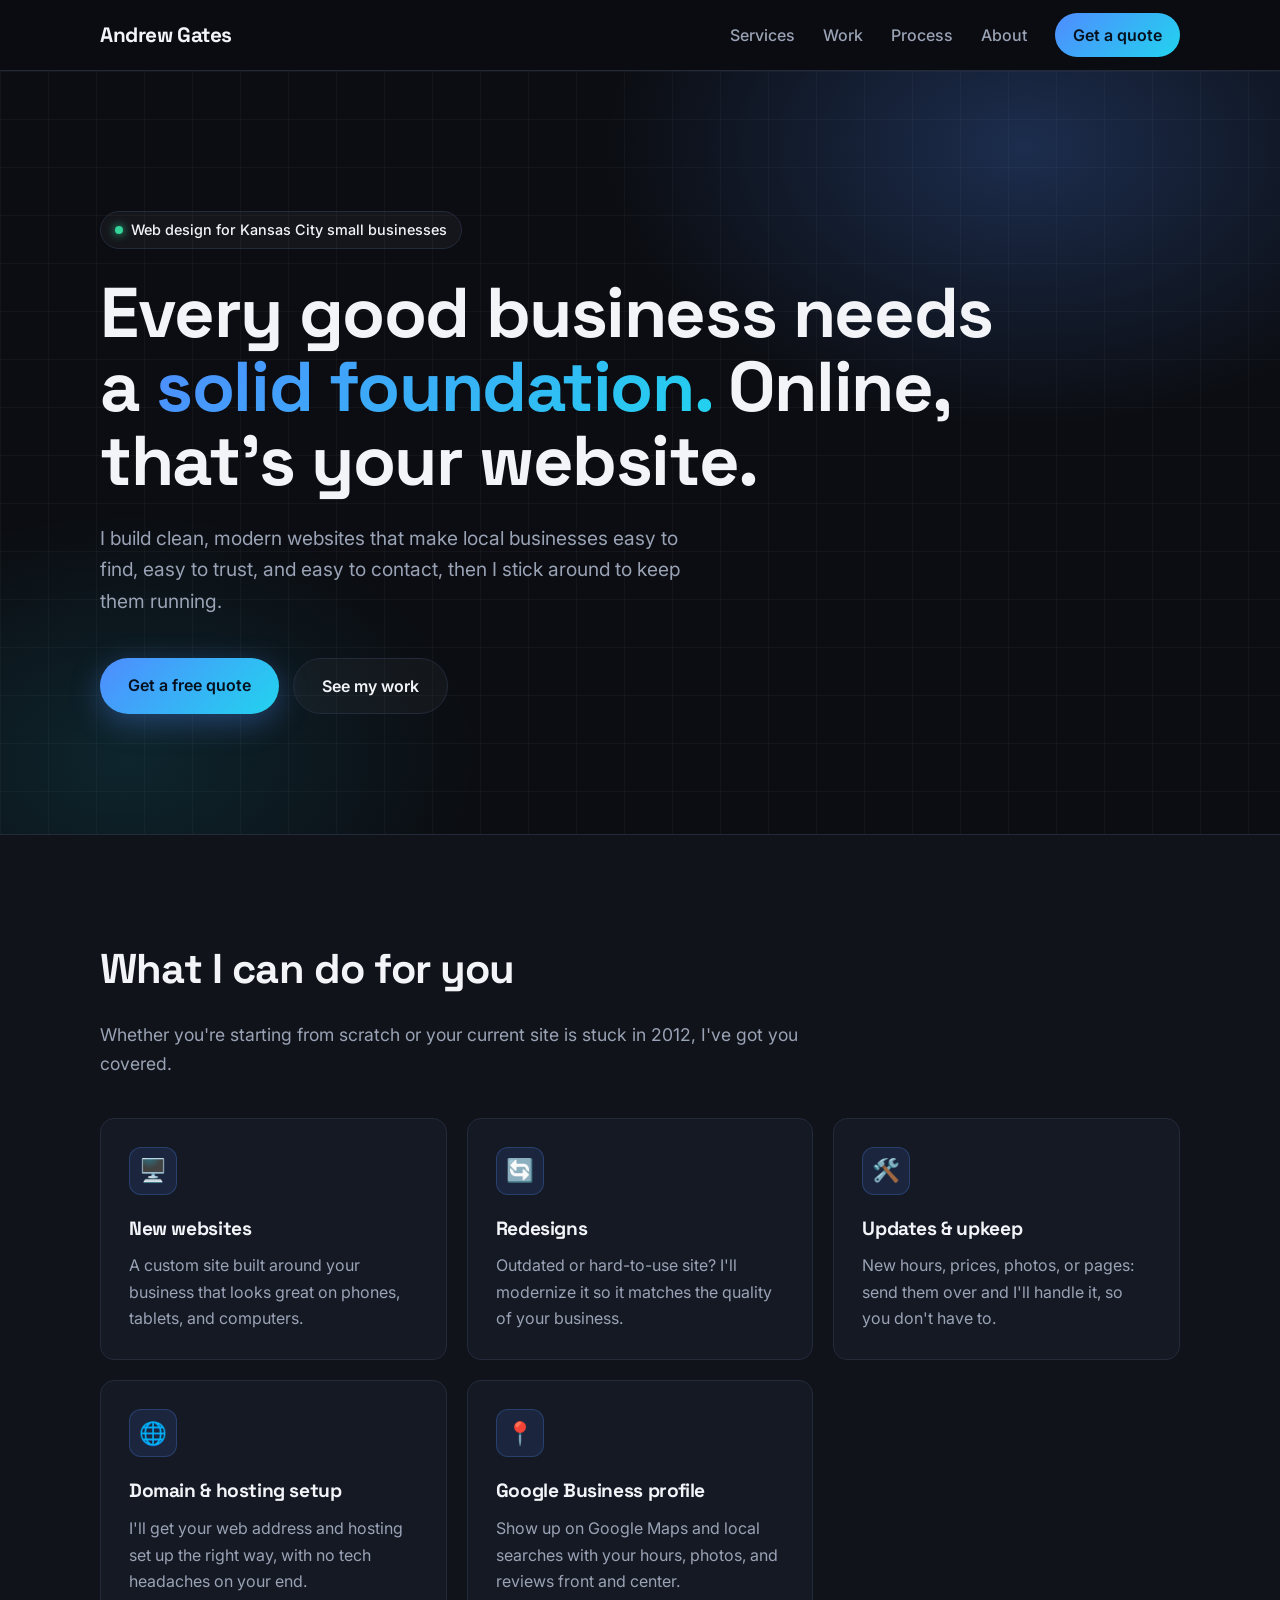
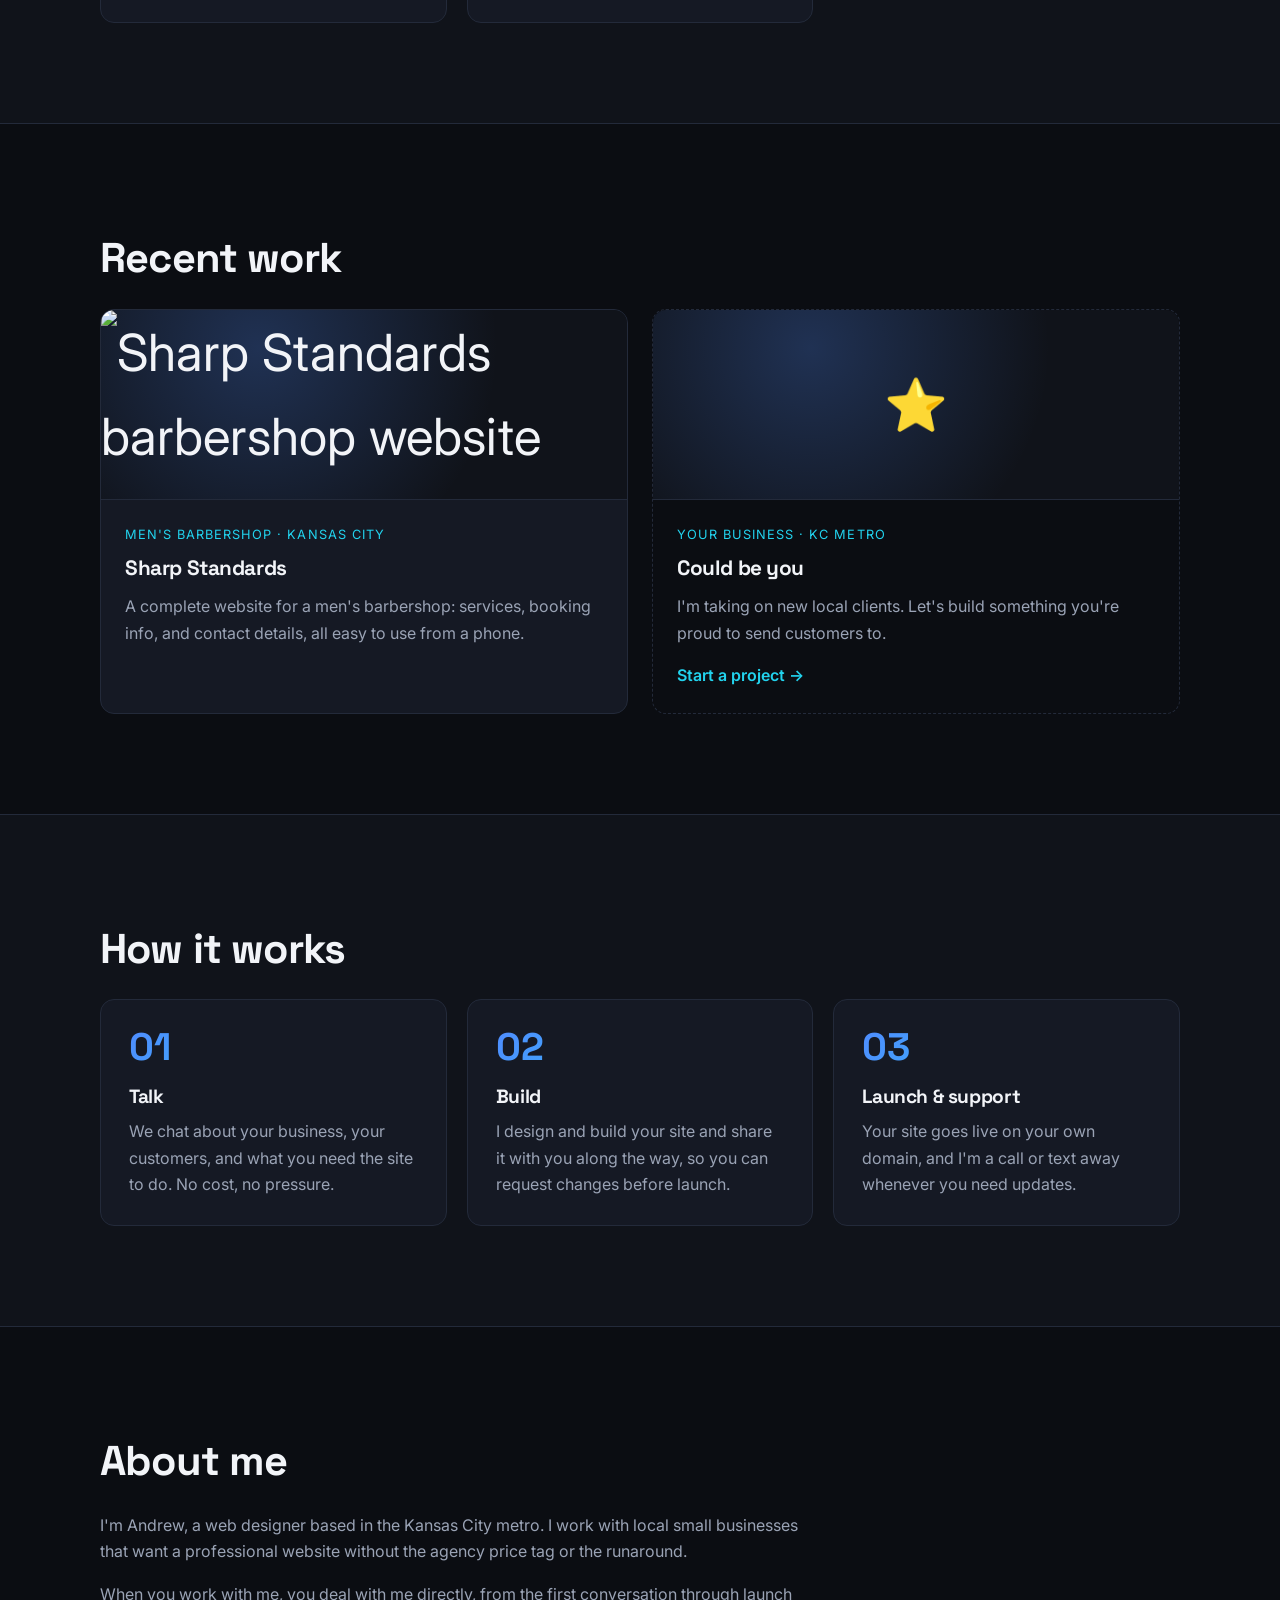
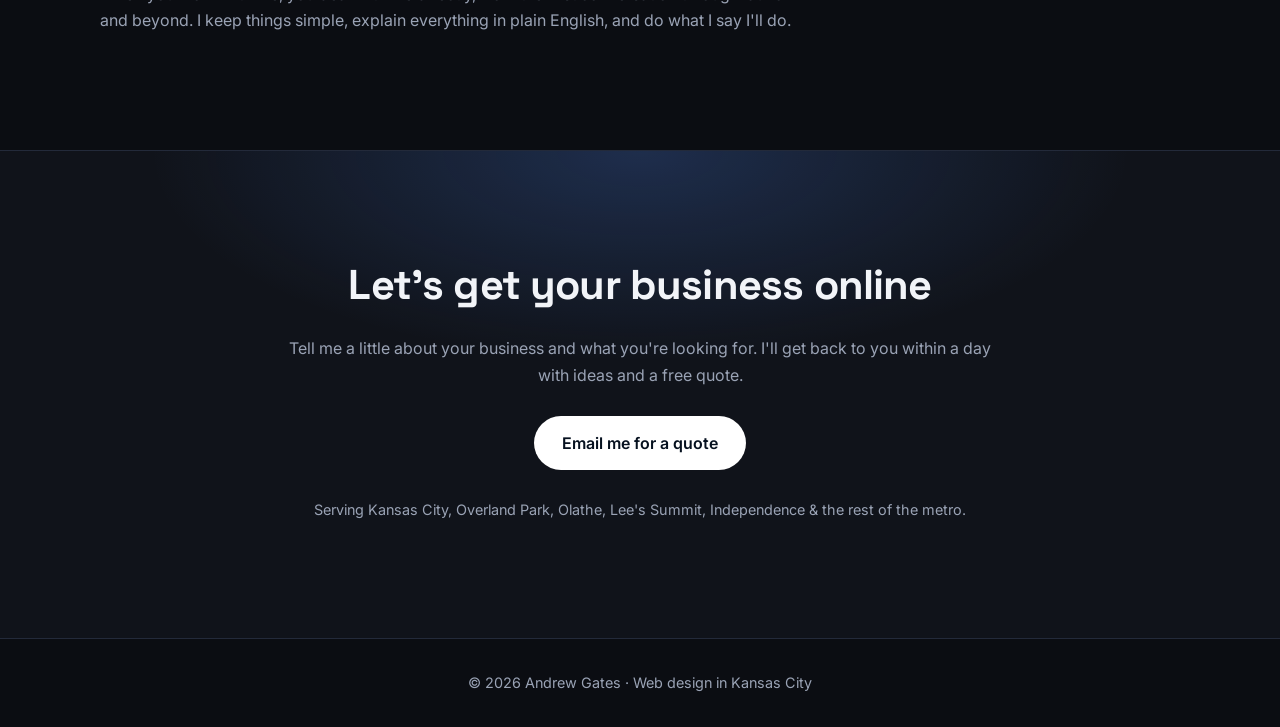
==== commit c8a6f8e1: "Add files via upload" ====
--- a/index.html
+++ b/index.html
@@ -1,560 +1,216 @@
 <!DOCTYPE html>
+<!--
+  LESSON 1: THE SKELETON
+  Every web page is a tree of "elements" written as tags: <tag>content</tag>.
+  - <head> holds info ABOUT the page (title, links to CSS). Not shown on screen.
+  - <body> holds everything the visitor actually sees.
+  We use "semantic" tags (header, nav, main, section, footer) instead of
+  plain <div>s everywhere. They describe what each part IS, which helps
+  screen readers, Google, and future-you reading the code.
+
+  Anything marked TODO is a spot for you to fill in later.
+-->
 <html lang="en">
 <head>
-  <meta charset="UTF-8" />
-  <meta name="viewport" content="width=device-width, initial-scale=1.0" />
-  <title>Sharp Standards | Premium Men's Barbershop</title>
-  <link rel="preconnect" href="https://fonts.googleapis.com" />
-  <link rel="preconnect" href="https://fonts.gstatic.com" crossorigin />
-  <link href="https://fonts.googleapis.com/css2?family=Playfair+Display:wght@400;700;900&family=Inter:wght@300;400;500;600&display=swap" rel="stylesheet" />
-  <link rel="stylesheet" href="style.css" />
+  <meta charset="UTF-8">
+  <!-- This line makes the site scale properly on phones. Always include it. -->
+  <meta name="viewport" content="width=device-width, initial-scale=1.0">
+  <!-- The <title> shows in the browser tab AND as the headline in Google results -->
+  <title>Andrew Gates | Web Design for Kansas City Small Businesses</title>
+  <!-- The description is the gray text under your link in Google results -->
+  <meta name="description" content="Andrew Gates builds modern, affordable websites for small businesses across the Kansas City metro. New sites, redesigns, updates, hosting, and Google Business setup.">
+  <!-- Custom fonts from Google Fonts: "Space Grotesk" for headings, "Inter" for body text.
+       The preconnect lines just tell the browser to start connecting early, so fonts load faster. -->
+  <link rel="preconnect" href="https://fonts.googleapis.com">
+  <link rel="preconnect" href="https://fonts.gstatic.com" crossorigin>
+  <link href="https://fonts.googleapis.com/css2?family=Inter:wght@400;500;600&family=Space+Grotesk:wght@500;600;700&display=swap" rel="stylesheet">
+  <!-- Link to our stylesheet: all the visual design lives in styles.css -->
+  <link rel="stylesheet" href="styles.css">
 </head>
 <body>
 
-  <!-- ===== NAVIGATION ===== -->
-  <nav class="nav" id="nav">
-    <div class="nav__inner">
-      <a href="#hero" class="nav__logo">
-        <img src="logo.png" alt="Sharp Standards" height="120" />
-      </a>
-      <button class="nav__toggle" id="navToggle" aria-label="Toggle menu">
-        <span></span><span></span><span></span>
-      </button>
-      <ul class="nav__links" id="navLinks">
-        <li><a href="#services">Services</a></li>
-        <li><a href="https://amandagates.glossgenius.com" target="_blank" rel="noopener">Book Now</a></li>
-        <li><a href="#contact">Contact</a></li>
-        <li><a href="https://amandagates.glossgenius.com" target="_blank" rel="noopener" class="nav__cta">Reserve a Chair</a></li>
-      </ul>
+  <!-- ========== HEADER / NAVIGATION ========== -->
+  <header class="site-header">
+    <div class="container nav-wrap">
+      <a href="#top" class="logo">Andrew Gates</a>
+
+      <!-- This button only shows on small screens (see styles.css + script.js) -->
+      <button class="nav-toggle" aria-label="Open menu" aria-expanded="false">☰</button>
+
+      <!-- Links starting with # jump to the element with that id on this page -->
+      <nav class="nav">
+        <a href="#services">Services</a>
+        <a href="#work">Work</a>
+        <a href="#process">Process</a>
+        <a href="#about">About</a>
+        <a href="#contact" class="nav-cta">Get a quote</a>
+      </nav>
     </div>
-  </nav>
-
-  <!-- ===== HERO ===== -->
-  <section class="hero" id="hero">
-    <div class="hero__bg"></div>
-    <div class="hero__overlay"></div>
-    <div class="hero__content">
-      <p class="hero__eyebrow">Est. 2010 &mdash; Premium Grooming</p>
-      <h1 class="hero__headline">Where Sharp Men<br />Set the Standard.</h1>
-      <p class="hero__sub">Expert cuts. Refined grooming. An experience built for men who demand the best.</p>
-      <div class="hero__actions">
-        <a href="https://amandagates.glossgenius.com" target="_blank" rel="noopener" class="btn btn--gold">Book Your Visit</a>
-        <a href="#services" class="btn btn--outline">Explore Services</a>
-      </div>
-    </div>
-    <div class="hero__scroll-hint">
-      <span>Scroll</span>
-      <div class="hero__scroll-line"></div>
-    </div>
-  </section>
-
-  <!-- ===== TAGLINE STRIP ===== -->
-  <div class="strip">
-    <div class="strip__inner">
-      <span>Precision Cuts</span>
-      <span class="strip__divider">&#9670;</span>
-      <span>Hot Towel Shaves</span>
-      <span class="strip__divider">&#9670;</span>
-      <span>Beard Sculpting</span>
-    </div>
-  </div>
-
-  <!-- ===== ABOUT ===== -->
-  <section class="about" id="about">
-    <div class="container about__grid">
-      <div class="about__visual">
-        <div class="about__img-wrap">
-          <div class="about__img-placeholder">
-            <svg viewBox="0 0 80 80" fill="none" xmlns="http://www.w3.org/2000/svg">
-              <circle cx="40" cy="28" r="14" stroke="#C9A84C" stroke-width="1.5"/>
-              <path d="M14 72c0-14.359 11.640-26 26-26h0c14.359 0 26 11.641 26 26" stroke="#C9A84C" stroke-width="1.5"/>
-              <path d="M54 20c4 2 7 6 7 10" stroke="#C9A84C" stroke-width="1.5" stroke-linecap="round"/>
-              <path d="M62 44l6 4M18 44l-6 4" stroke="#C9A84C" stroke-width="1.5" stroke-linecap="round"/>
-            </svg>
-          </div>
-          <div class="about__badge">
-            <strong>10+</strong>
-            <span>Years Experience</span>
-          </div>
+  </header>
+
+  <main id="top">
+
+    <!-- ========== HERO: the first thing people see ========== -->
+    <section class="hero">
+      <div class="container">
+        <p class="eyebrow"><span class="dot"></span> Web design for Kansas City small businesses</p>
+        <!-- The <span class="highlight"> lets CSS color just those words with a gradient -->
+        <h1>Every good business needs a <span class="highlight">solid foundation.</span> Online, that's your website.</h1>
+        <p class="lead">
+          I build clean, modern websites that make local businesses easy to find, easy to trust,
+          and easy to contact, then I stick around to keep them running.
+        </p>
+        <div class="hero-buttons">
+          <a href="#contact" class="btn btn-primary">Get a free quote</a>
+          <a href="#work" class="btn btn-outline">See my work</a>
         </div>
       </div>
-      <div class="about__copy">
-        <p class="section-label">Our Story</p>
-        <h2 class="section-title">Crafted for the Modern Gentleman</h2>
-        <p class="about__text">Sharp Standards was founded on a single belief: every man deserves a barbershop experience that respects his time, his style, and his standards. We don't just cut hair — we sharpen confidence.</p>
-        <p class="about__text">Blending timeless technique with contemporary style. From the moment you sit in the chair to the moment you walk out, every detail is intentional.</p>
-        <div class="about__stats">
-          <div class="about__stat">
-            <strong>5★</strong>
-            <span>Average Rating</span>
+    </section>
+
+    <!-- ========== SERVICES ========== -->
+    <section id="services" class="section section-alt">
+      <div class="container">
+        <h2>What I can do for you</h2>
+        <p class="section-intro">Whether you're starting from scratch or your current site is stuck in 2012, I've got you covered.</p>
+
+        <!-- Each service is a "card". Copy/paste one <div class="card"> block to add another. -->
+        <div class="card-grid">
+          <div class="card">
+            <div class="card-icon">🖥️</div>
+            <h3>New websites</h3>
+            <p>A custom site built around your business that looks great on phones, tablets, and computers.</p>
+          </div>
+          <div class="card">
+            <div class="card-icon">🔄</div>
+            <h3>Redesigns</h3>
+            <p>Outdated or hard-to-use site? I'll modernize it so it matches the quality of your business.</p>
+          </div>
+          <div class="card">
+            <div class="card-icon">🛠️</div>
+            <h3>Updates &amp; upkeep</h3>
+            <p>New hours, prices, photos, or pages: send them over and I'll handle it, so you don't have to.</p>
+          </div>
+          <div class="card">
+            <div class="card-icon">🌐</div>
+            <h3>Domain &amp; hosting setup</h3>
+            <p>I'll get your web address and hosting set up the right way, with no tech headaches on your end.</p>
+          </div>
+          <div class="card">
+            <div class="card-icon">📍</div>
+            <h3>Google Business profile</h3>
+            <p>Show up on Google Maps and local searches with your hours, photos, and reviews front and center.</p>
           </div>
         </div>
       </div>
-    </div>
-  </section>
-
-  <!-- ===== SERVICES ===== -->
-  <section class="services" id="services">
-    <div class="container">
-      <p class="section-label section-label--light">What We Offer</p>
-      <h2 class="section-title section-title--light">Our Services</h2>
-      <p class="services__intro">Every service is performed with precision, care, and the finest products — because you deserve nothing less.</p>
-      <div class="services__grid services__grid--menu">
-
-        <div class="service-card service-card--menu">
-          <h3 class="service-card__title">Signature Cut</h3>
-          <div class="service-card__footer">
-            <span class="service-card__price">$50</span>
-            <span class="service-card__duration">35 min</span>
-          </div>
+    </section>
+
+    <!-- ========== RECENT WORK ========== -->
+    <section id="work" class="section">
+      <div class="container">
+        <h2>Recent work</h2>
+        <div class="projects-grid">
+
+          <!-- One <article> per project. Copy/paste this block to add more. -->
+          <article class="project-card">
+            <!-- <img> shows a picture. "src" is the file path (relative to this page),
+                 "alt" describes it for screen readers and if the image fails to load. -->
+            <div class="project-thumb">
+              <img src="images/sharp-standards.jpg" alt="Sharp Standards barbershop website homepage">
+            </div>
+            <div class="project-body">
+              <p class="project-type">Men's barbershop · Kansas City</p>
+              <h3>Sharp Standards</h3>
+              <p>A complete website for a men's barbershop: services, booking info, and contact details, all easy to use from a phone.</p>
+              <!-- Hidden until sharpstandards.com is back online. To show it again, remove
+                   the <!- - and - -> around it. (target="_blank" opens the link in a new tab.)
+              <a href="https://sharpstandards.com" target="_blank" rel="noopener">Visit site →</a>
+              -->
+            </div>
+          </article>
+
+          <!-- A friendly placeholder that doubles as a call to action -->
+          <article class="project-card project-card--placeholder">
+            <div class="project-thumb">⭐</div>
+            <div class="project-body">
+              <p class="project-type">Your business · KC metro</p>
+              <h3>Could be you</h3>
+              <p>I'm taking on new local clients. Let's build something you're proud to send customers to.</p>
+              <a href="#contact">Start a project →</a>
+            </div>
+          </article>
+
         </div>
 
-        <div class="service-card service-card--menu">
-          <h3 class="service-card__title">Signature Cut + Facial</h3>
-          <div class="service-card__footer">
-            <span class="service-card__price">$70</span>
-            <span class="service-card__duration">45 min</span>
-          </div>
-        </div>
-
-        <div class="service-card service-card--menu">
-          <h3 class="service-card__title">The Executive</h3>
-          <div class="service-card__footer">
-            <span class="service-card__price">$90</span>
-            <span class="service-card__duration">60 min</span>
-          </div>
-        </div>
-
-        <div class="service-card service-card--menu">
-          <h3 class="service-card__title">Signature (No Wash)</h3>
-          <div class="service-card__footer">
-            <span class="service-card__price">$45</span>
-            <span class="service-card__duration">30 min</span>
-          </div>
-        </div>
-
-        <div class="service-card service-card--menu">
-          <h3 class="service-card__title">Kids Cut</h3>
-          <div class="service-card__footer">
-            <span class="service-card__price">$35</span>
-            <span class="service-card__duration">35 min</span>
-          </div>
-        </div>
-
-        <div class="service-card service-card--menu">
-          <h3 class="service-card__title">Ear Waxing</h3>
-          <div class="service-card__footer">
-            <span class="service-card__price">$15</span>
-            <span class="service-card__duration">15 min</span>
-          </div>
-        </div>
-
-        <div class="service-card service-card--menu">
-          <h3 class="service-card__title">Nose Waxing</h3>
-          <div class="service-card__footer">
-            <span class="service-card__price">$15</span>
-            <span class="service-card__duration">15 min</span>
-          </div>
-        </div>
-
-        <div class="service-card service-card--menu">
-          <h3 class="service-card__title">Grey Blending</h3>
-          <div class="service-card__footer">
-            <span class="service-card__price">$45</span>
-            <span class="service-card__duration">25 min</span>
-          </div>
-        </div>
-
-        <div class="service-card service-card--menu">
-          <h3 class="service-card__title">Straight Razor Face Shave</h3>
-          <div class="service-card__footer">
-            <span class="service-card__price">$70</span>
-            <span class="service-card__duration">60 min</span>
-          </div>
-        </div>
-
-        <div class="service-card service-card--menu">
-          <h3 class="service-card__title">Straight Razor Head Shave</h3>
-          <div class="service-card__footer">
-            <span class="service-card__price">$65</span>
-            <span class="service-card__duration">55 min</span>
-          </div>
-        </div>
-
-        <div class="service-card service-card--menu">
-          <h3 class="service-card__title">Straight Razor Line Up</h3>
-          <div class="service-card__footer">
-            <span class="service-card__price">$35</span>
-            <span class="service-card__duration">30 min</span>
-          </div>
-        </div>
-
-        <div class="service-card service-card--menu">
-          <h3 class="service-card__title">Beard Trim</h3>
-          <div class="service-card__footer">
-            <span class="service-card__price">$20</span>
-            <span class="service-card__duration">20 min</span>
-          </div>
-        </div>
-
-        <div class="service-card service-card--menu">
-          <h3 class="service-card__title">Women's Cut</h3>
-          <div class="service-card__footer">
-            <span class="service-card__price">$55</span>
-            <span class="service-card__duration">60 min</span>
-          </div>
-        </div>
-
-        <div class="service-card service-card--menu">
-          <h3 class="service-card__title">Women's Color</h3>
-          <div class="service-card__footer">
-            <span class="service-card__price">Price Varies</span>
-            <span class="service-card__duration">60 min</span>
-          </div>
-        </div>
-
-        <div class="service-card service-card--menu">
-          <h3 class="service-card__title">Paraffin Hand Dip</h3>
-          <div class="service-card__footer">
-            <span class="service-card__price">$10</span>
-            <span class="service-card__duration">15 min</span>
-          </div>
-        </div>
-
-        <div class="service-card service-card--menu">
-          <h3 class="service-card__title">The Clean Up</h3>
-          <div class="service-card__footer">
-            <span class="service-card__price">$10</span>
-            <span class="service-card__duration">10 min</span>
-          </div>
-        </div>
-
-      </div>
-    </div>
-  </section>
-
-  <!-- ===== BOOKING ===== -->
-  <section class="booking" id="booking">
-    <div class="container booking__inner">
-      <div class="booking__copy">
-        <p class="section-label">Online Booking</p>
-        <h2 class="section-title">Reserve Your Chair</h2>
-        <p class="booking__text">Skip the wait. Choose your service and lock in your time — all in under 60 seconds. Walk in sharp, walk out sharper.</p>
-        <ul class="booking__perks">
+        <!-- TODO: once you have a client quote, add a testimonial here, e.g.
+        <blockquote class="testimonial">
+          "Andrew made the whole process easy..."
+          <cite>— Name, Business</cite>
+        </blockquote>
+        -->
+      </div>
+    </section>
+
+    <!-- ========== PROCESS ========== -->
+    <section id="process" class="section section-alt">
+      <div class="container">
+        <h2>How it works</h2>
+        <!-- An <ol> is an ORDERED list: the browser knows these are steps 1, 2, 3 -->
+        <ol class="steps">
           <li>
-            <span class="booking__perk-icon">&#10003;</span>
-            Instant confirmation via email &amp; SMS
+            <h3>Talk</h3>
+            <p>We chat about your business, your customers, and what you need the site to do. No cost, no pressure.</p>
           </li>
           <li>
-            <span class="booking__perk-icon">&#10003;</span>
-            Easy rescheduling, no fees
+            <h3>Build</h3>
+            <p>I design and build your site and share it with you along the way, so you can request changes before launch.</p>
           </li>
-        </ul>
-      </div>
-      <div class="booking__widget">
-        <div class="booking-cta-box">
-          <div class="booking-cta-box__inner">
-            <svg viewBox="0 0 64 64" fill="none" xmlns="http://www.w3.org/2000/svg" class="booking-cta-box__icon">
-              <rect x="8" y="14" width="48" height="42" rx="4" stroke="#C9A84C" stroke-width="2"/>
-              <path d="M8 26h48" stroke="#C9A84C" stroke-width="2"/>
-              <path d="M20 8v12M44 8v12" stroke="#C9A84C" stroke-width="2" stroke-linecap="round"/>
-              <rect x="18" y="34" width="8" height="8" rx="1" fill="#C9A84C" opacity="0.3" stroke="#C9A84C" stroke-width="1.5"/>
-              <rect x="28" y="34" width="8" height="8" rx="1" stroke="#C9A84C" stroke-width="1.5"/>
-              <rect x="38" y="34" width="8" height="8" rx="1" stroke="#C9A84C" stroke-width="1.5"/>
-            </svg>
-            <h3>Book Now</h3>
-            <p>Schedule your appointment online — quick, easy, and instant confirmation.</p>
-            <a href="https://amandagates.glossgenius.com" target="_blank" rel="noopener" class="btn btn--gold">Open Booking Calendar</a>
-          </div>
-        </div>
-      </div>
-    </div>
-  </section>
-
-
-  <!-- ===== TESTIMONIALS ===== -->
-  <section class="testimonials" id="testimonials">
+          <li>
+            <h3>Launch &amp; support</h3>
+            <p>Your site goes live on your own domain, and I'm a call or text away whenever you need updates.</p>
+          </li>
+        </ol>
+      </div>
+    </section>
+
+    <!-- ========== ABOUT ========== -->
+    <section id="about" class="section">
+      <div class="container">
+        <h2>About me</h2>
+        <!-- TODO: tweak this so it sounds like you talking -->
+        <p>
+          I'm Andrew, a web designer based in the Kansas City metro. I work with local small
+          businesses that want a professional website without the agency price tag or the runaround.
+        </p>
+        <p>
+          When you work with me, you deal with me directly, from the first conversation through
+          launch and beyond. I keep things simple, explain everything in plain English, and do what I say I'll do.
+        </p>
+      </div>
+    </section>
+
+    <!-- ========== CONTACT ========== -->
+    <section id="contact" class="section contact">
+      <div class="container center">
+        <h2>Let's get your business online</h2>
+        <p>Tell me a little about your business and what you're looking for. I'll get back to you within a day with ideas and a free quote.</p>
+        <!-- "mailto:" links open the visitor's email app. The ?subject= part pre-fills the subject line. -->
+        <a href="mailto:andy.scott.gates1986@gmail.com?subject=Website%20quote" class="btn btn-light">Email me for a quote</a>
+        <!-- TODO: add a phone number if you want calls/texts, e.g. <a href="tel:+18165551234">(816) 555-1234</a> -->
+        <p class="contact-note">Serving Kansas City, Overland Park, Olathe, Lee's Summit, Independence &amp; the rest of the metro.</p>
+      </div>
+    </section>
+
+  </main>
+
+  <!-- ========== FOOTER ========== -->
+  <footer class="site-footer">
     <div class="container">
-      <p class="section-label">Client Reviews</p>
-      <h2 class="section-title">What Our Clients Say</h2>
-      <div class="testimonials__grid">
-
-        <div class="testimonial-card">
-          <div class="testimonial-card__stars">&#9733;&#9733;&#9733;&#9733;&#9733;</div>
-          <p class="testimonial-card__text">"Amanda was great! I got a great haircut and loved the scalp massage. She was very professional."</p>
-          <div class="testimonial-card__author">
-            <div class="testimonial-card__avatar">SB</div>
-            <div>
-              <strong>Sean Ball</strong>
-              <span>December 8, 2025</span>
-            </div>
-          </div>
-        </div>
-
-        <div class="testimonial-card">
-          <div class="testimonial-card__stars">&#9733;&#9733;&#9733;&#9733;&#9733;</div>
-          <p class="testimonial-card__text">"Amanda is great and appreciate her expertise. Thanks for everything."</p>
-          <div class="testimonial-card__author">
-            <div class="testimonial-card__avatar">A</div>
-            <div>
-              <strong>Adam</strong>
-              <span>December 24, 2025</span>
-            </div>
-          </div>
-        </div>
-
-        <div class="testimonial-card">
-          <div class="testimonial-card__stars">&#9733;&#9733;&#9733;&#9733;&#9733;</div>
-          <p class="testimonial-card__text">"Not everyone takes the time to discuss what the best hair style is for your face and type of hair you have. Cowlicks have always been the bane of my existence. Amanda took the time to figure that out and provide the perfect cut. Many thanks!"</p>
-          <div class="testimonial-card__author">
-            <div class="testimonial-card__avatar">J</div>
-            <div>
-              <strong>Jon</strong>
-              <span>March 6, 2026</span>
-            </div>
-          </div>
-        </div>
-
-        <div class="testimonial-card">
-          <div class="testimonial-card__stars">&#9733;&#9733;&#9733;&#9733;&#9733;</div>
-          <p class="testimonial-card__text">"Wonderful experience! Flexible hours and days to accommodate my schedule. Back to great, old fashion service that is missing from the big corporate salons all over town. I feel like I'm her most important customer every time."</p>
-          <div class="testimonial-card__author">
-            <div class="testimonial-card__avatar">B</div>
-            <div>
-              <strong>Bill</strong>
-              <span>February 5, 2026</span>
-            </div>
-          </div>
-        </div>
-
-        <div class="testimonial-card">
-          <div class="testimonial-card__stars">&#9733;&#9733;&#9733;&#9733;&#9733;</div>
-          <p class="testimonial-card__text">"Amanda has done a fantastic job at cutting my hair. She helps me decide what style I like and that works best for my hair. I would highly recommend."</p>
-          <div class="testimonial-card__author">
-            <div class="testimonial-card__avatar">TM</div>
-            <div>
-              <strong>Tyler Mars</strong>
-              <span>December 15, 2025</span>
-            </div>
-          </div>
-        </div>
-
-        <div class="testimonial-card">
-          <div class="testimonial-card__stars">&#9733;&#9733;&#9733;&#9733;&#9733;</div>
-          <p class="testimonial-card__text">"Amanda is great! She gives great haircuts, is very friendly and easygoing, and interesting to talk to. She sets the bar high for quality haircuts. And I always leave the haircut in a better mood. I can't recommend her enough!"</p>
-          <div class="testimonial-card__author">
-            <div class="testimonial-card__avatar">D</div>
-            <div>
-              <strong>Dallas</strong>
-              <span>February 1, 2026</span>
-            </div>
-          </div>
-        </div>
-
-        <div class="testimonial-card">
-          <div class="testimonial-card__stars">&#9733;&#9733;&#9733;&#9733;&#9733;</div>
-          <p class="testimonial-card__text">"Great service. Professional and personable. I highly recommend Amanda!"</p>
-          <div class="testimonial-card__author">
-            <div class="testimonial-card__avatar">RB</div>
-            <div>
-              <strong>Ron B</strong>
-              <span>December 17, 2025</span>
-            </div>
-          </div>
-        </div>
-
-        <div class="testimonial-card">
-          <div class="testimonial-card__stars">&#9733;&#9733;&#9733;&#9733;&#9733;</div>
-          <p class="testimonial-card__text">"Amanda's great! Best haircut in KC!"</p>
-          <div class="testimonial-card__author">
-            <div class="testimonial-card__avatar">C</div>
-            <div>
-              <strong>Christian</strong>
-              <span>December 12, 2025</span>
-            </div>
-          </div>
-        </div>
-
-      </div>
-    </div>
-  </section>
-
-  <!-- ===== CONTACT ===== -->
-  <section class="contact" id="contact">
-    <div class="container contact__grid">
-      <div class="contact__info">
-        <p class="section-label section-label--light">Get In Touch</p>
-        <h2 class="section-title section-title--light">Contact Us</h2>
-        <p class="contact__text">Have a question, want to book a group event, or interested in wholesale products? We'd love to hear from you.</p>
-        <div class="contact__details">
-          <div class="contact__detail">
-            <div class="contact__detail-icon">
-              <svg viewBox="0 0 24 24" fill="none" xmlns="http://www.w3.org/2000/svg">
-                <path d="M12 2C8.134 2 5 5.134 5 9c0 5.25 7 13 7 13s7-7.75 7-13c0-3.866-3.134-7-7-7z" stroke="#C9A84C" stroke-width="1.5"/>
-                <circle cx="12" cy="9" r="2.5" stroke="#C9A84C" stroke-width="1.5"/>
-              </svg>
-            </div>
-            <div>
-              <strong>Find Us</strong>
-              <span>8650 W 95th Street<br/>Overland Park, KS 66212</span>
-            </div>
-          </div>
-          <div class="contact__detail">
-            <div class="contact__detail-icon">
-              <svg viewBox="0 0 24 24" fill="none" xmlns="http://www.w3.org/2000/svg">
-                <path d="M6.62 10.79a15.053 15.053 0 006.59 6.59l2.2-2.2a1 1 0 011.01-.24c1.12.37 2.33.57 3.58.57a1 1 0 011 1V20a1 1 0 01-1 1C10.61 21 3 13.39 3 4a1 1 0 011-1h3.5a1 1 0 011 1c0 1.25.2 2.46.57 3.58a1 1 0 01-.25 1.01l-2.2 2.2z" stroke="#C9A84C" stroke-width="1.5" stroke-linecap="round"/>
-              </svg>
-            </div>
-            <div>
-              <strong>Call Us</strong>
-              <span>913-634-4684</span>
-            </div>
-          </div>
-          <div class="contact__detail">
-            <div class="contact__detail-icon">
-              <svg viewBox="0 0 24 24" fill="none" xmlns="http://www.w3.org/2000/svg">
-                <rect x="3" y="5" width="18" height="14" rx="2" stroke="#C9A84C" stroke-width="1.5"/>
-                <path d="M3 7l9 6 9-6" stroke="#C9A84C" stroke-width="1.5"/>
-              </svg>
-            </div>
-            <div>
-              <strong>Email Us</strong>
-              <span>hello@sharpstandards.com</span>
-            </div>
-          </div>
-          <div class="contact__detail">
-            <div class="contact__detail-icon">
-              <svg viewBox="0 0 24 24" fill="none" xmlns="http://www.w3.org/2000/svg">
-                <circle cx="12" cy="12" r="9" stroke="#C9A84C" stroke-width="1.5"/>
-                <path d="M12 7v5l3 3" stroke="#C9A84C" stroke-width="1.5" stroke-linecap="round"/>
-              </svg>
-            </div>
-            <div>
-              <strong>Hours</strong>
-              <span>Mon–Sat: 9am – 8pm<br/>Sunday: 10am – 5pm</span>
-            </div>
-          </div>
-        </div>
-      </div>
-      <div class="contact__form-wrap">
-        <form class="contact__form" id="contactForm" novalidate>
-          <h3 class="contact__form-title">Send a Message</h3>
-          <div class="form-row">
-            <div class="form-group">
-              <label for="firstName">First Name</label>
-              <input type="text" id="firstName" name="firstName" placeholder="Marcus" required />
-            </div>
-            <div class="form-group">
-              <label for="lastName">Last Name</label>
-              <input type="text" id="lastName" name="lastName" placeholder="Johnson" required />
-            </div>
-          </div>
-          <div class="form-group">
-            <label for="email">Email Address</label>
-            <input type="email" id="email" name="email" placeholder="marcus@email.com" required />
-          </div>
-          <div class="form-group">
-            <label for="phone">Phone Number</label>
-            <input type="tel" id="phone" name="phone" placeholder="(913) 555-0100" />
-          </div>
-          <div class="form-group">
-            <label for="subject">Subject</label>
-            <select id="subject" name="subject">
-              <option value="">Select a topic...</option>
-              <option value="booking">Booking Inquiry</option>
-              <option value="products">Product Questions</option>
-              <option value="event">Group / Event Booking</option>
-              <option value="wholesale">Wholesale Inquiry</option>
-              <option value="other">Other</option>
-            </select>
-          </div>
-          <div class="form-group">
-            <label for="message">Message</label>
-            <textarea id="message" name="message" rows="4" placeholder="Tell us how we can help..." required></textarea>
-          </div>
-          <button type="submit" class="btn btn--gold btn--full">Send Message</button>
-          <p class="form__disclaimer">We typically respond within 24 hours.</p>
-          <div class="form__success" id="formSuccess">
-            <svg viewBox="0 0 24 24" fill="none" xmlns="http://www.w3.org/2000/svg">
-              <circle cx="12" cy="12" r="9" stroke="#C9A84C" stroke-width="1.5"/>
-              <path d="M8 12l3 3 5-5" stroke="#C9A84C" stroke-width="1.5" stroke-linecap="round" stroke-linejoin="round"/>
-            </svg>
-            <p>Message sent! We'll be in touch shortly.</p>
-          </div>
-        </form>
-      </div>
-    </div>
-  </section>
-
-  <!-- ===== FOOTER ===== -->
-  <footer class="footer">
-    <div class="container footer__inner">
-      <div class="footer__brand">
-        <a href="#hero" class="nav__logo">
-          <img src="logo.png" alt="Sharp Standards" height="120" />
-        </a>
-        <p class="footer__tagline">Where sharp men set the standard.</p>
-        <div class="footer__socials">
-          <a href="#" aria-label="Instagram" class="footer__social">
-            <svg viewBox="0 0 24 24" fill="none" xmlns="http://www.w3.org/2000/svg">
-              <rect x="3" y="3" width="18" height="18" rx="5" stroke="currentColor" stroke-width="1.5"/>
-              <circle cx="12" cy="12" r="4" stroke="currentColor" stroke-width="1.5"/>
-              <circle cx="17.5" cy="6.5" r="1" fill="currentColor"/>
-            </svg>
-          </a>
-          <a href="#" aria-label="Facebook" class="footer__social">
-            <svg viewBox="0 0 24 24" fill="none" xmlns="http://www.w3.org/2000/svg">
-              <path d="M18 2h-3a5 5 0 00-5 5v3H7v4h3v8h4v-8h3l1-4h-4V7a1 1 0 011-1h3V2z" stroke="currentColor" stroke-width="1.5" stroke-linecap="round" stroke-linejoin="round"/>
-            </svg>
-          </a>
-          <a href="#" aria-label="TikTok" class="footer__social">
-            <svg viewBox="0 0 24 24" fill="none" xmlns="http://www.w3.org/2000/svg">
-              <path d="M9 12a4 4 0 104 4V4a5 5 0 005 5" stroke="currentColor" stroke-width="1.5" stroke-linecap="round" stroke-linejoin="round"/>
-            </svg>
-          </a>
-          <a href="#" aria-label="Google" class="footer__social">
-            <svg viewBox="0 0 24 24" fill="none" xmlns="http://www.w3.org/2000/svg">
-              <path d="M21.8 12.2c0-.7-.1-1.4-.2-2H12v3.8h5.5a4.7 4.7 0 01-2 3.1v2.5h3.3c1.9-1.8 3-4.4 3-7.4z" stroke="currentColor" stroke-width="1.3"/>
-              <path d="M12 22c2.7 0 5-.9 6.7-2.4l-3.3-2.5c-.9.6-2 1-3.4 1-2.6 0-4.8-1.8-5.6-4.1H3v2.6A10 10 0 0012 22z" stroke="currentColor" stroke-width="1.3"/>
-              <path d="M6.4 14c-.2-.6-.3-1.3-.3-2s.1-1.4.3-2V7.4H3A10 10 0 002 12c0 1.6.4 3.1 1 4.6L6.4 14z" stroke="currentColor" stroke-width="1.3"/>
-              <path d="M12 5.9c1.5 0 2.8.5 3.8 1.5l2.9-2.9C16.9 2.9 14.6 2 12 2A10 10 0 003 7.4L6.4 10c.8-2.3 3-4.1 5.6-4.1z" stroke="currentColor" stroke-width="1.3"/>
-            </svg>
-          </a>
-        </div>
-      </div>
-      <div class="footer__links">
-        <div class="footer__col">
-          <h4>Services</h4>
-          <ul>
-            <li><a href="#services">Signature Cut</a></li>
-            <li><a href="#services">The Executive</a></li>
-            <li><a href="#services">Straight Razor Shave</a></li>
-            <li><a href="#services">Beard Trim</a></li>
-            <li><a href="#services">Women's Services</a></li>
-          </ul>
-        </div>
-<div class="footer__col">
-          <h4>Visit Us</h4>
-          <address>
-            8650 W 95th Street<br/>
-            Overland Park, KS 66212<br/><br/>
-            <a href="tel:+19136344684">913-634-4684</a><br/>
-            <a href="mailto:hello@sharpstandards.com">hello@sharpstandards.com</a>
-          </address>
-        </div>
-      </div>
-    </div>
-    <div class="footer__bottom">
-      <div class="container footer__bottom-inner">
-        <p>&copy; 2024 Sharp Standards. All rights reserved.</p>
-        <div class="footer__legal">
-          <a href="#">Privacy Policy</a>
-          <a href="#">Terms of Service</a>
-        </div>
-      </div>
+      <!-- script.js fills in the current year automatically -->
+      <p>© <span id="year"></span> Andrew Gates · Web design in Kansas City</p>
     </div>
   </footer>
 
-  <script src="main.js"></script>
+  <!-- Scripts go at the bottom so the page content loads first -->
+  <script src="script.js"></script>
 </body>
 </html>
--- a/styles.css
+++ b/styles.css
@@ -0,0 +1,386 @@
+/*
+  LESSON 2: STYLING WITH CSS
+  CSS rules look like:   selector { property: value; }
+  - "body" targets the <body> tag
+  - ".btn" (with a dot) targets anything with class="btn"
+  - "#about" (with a #) targets the element with id="about"
+
+  THEME: "Bold & dark" — near-black background, electric blue-to-cyan accent,
+  Space Grotesk headings + Inter body text.
+*/
+
+/* ---------- Variables ----------
+   Define colors once here, reuse everywhere with var(--name).
+   Want a new color scheme? Change it in one place. Try it! */
+:root {
+  --bg: #0b0d12;            /* page background: almost black */
+  --bg-alt: #10131a;        /* slightly lighter band for alternating sections */
+  --surface: #151924;       /* cards */
+  --surface-hover: #1a1f2d;
+  --text: #f2f4f8;          /* main text: near-white */
+  --muted: #9aa3b5;         /* secondary text: soft gray */
+  --border: #232a3a;
+  --accent: #4f8cff;        /* electric blue */
+  --accent-2: #22d3ee;      /* cyan, used for gradients */
+  --gradient: linear-gradient(135deg, var(--accent), var(--accent-2));
+  --radius: 14px;
+  --max-width: 1120px;
+  --font-body: "Inter", system-ui, -apple-system, "Segoe UI", sans-serif;
+  --font-head: "Space Grotesk", "Inter", system-ui, sans-serif;
+}
+
+/* ---------- Reset & base ----------
+   box-sizing: border-box makes width math predictable (padding is included). */
+* { box-sizing: border-box; margin: 0; padding: 0; }
+
+html { scroll-behavior: smooth; }  /* smooth scrolling when clicking nav links */
+
+/* Stops the sticky header from covering section titles after a nav click */
+section[id] { scroll-margin-top: 70px; }
+
+body {
+  font-family: var(--font-body);
+  background: var(--bg);
+  color: var(--text);
+  line-height: 1.65;
+  -webkit-font-smoothing: antialiased;
+}
+
+h1, h2, h3, .logo { font-family: var(--font-head); letter-spacing: -0.02em; }
+
+a { color: var(--accent-2); }
+
+/* .container centers content and keeps it from getting too wide */
+.container {
+  width: 100%;
+  max-width: var(--max-width);
+  margin: 0 auto;     /* "auto" left/right margins = centered */
+  padding: 0 20px;
+}
+
+.center { text-align: center; }
+
+/* ---------- Header ----------
+   position: sticky keeps the header stuck to the top while scrolling.
+   The semi-transparent background + blur gives a "frosted glass" look. */
+.site-header {
+  position: sticky;
+  top: 0;
+  background: rgba(11, 13, 18, 0.75);
+  backdrop-filter: blur(12px);
+  border-bottom: 1px solid var(--border);
+  z-index: 10;
+}
+
+/* FLEXBOX: lays children out in a row. One of the most useful CSS tools. */
+.nav-wrap {
+  display: flex;
+  align-items: center;
+  justify-content: space-between;  /* logo left, nav right */
+  height: 70px;
+}
+
+.logo {
+  font-weight: 700;
+  font-size: 1.3rem;
+  text-decoration: none;
+  color: var(--text);
+}
+.logo span { color: var(--accent-2); }
+
+.nav { display: flex; align-items: center; gap: 28px; }
+.nav a {
+  text-decoration: none;
+  color: var(--muted);
+  font-weight: 500;
+  transition: color 0.2s;
+}
+.nav a:hover { color: var(--text); }  /* :hover = when the mouse is over it */
+
+/* The "Get a quote" link styled as a small gradient button */
+.nav a.nav-cta {
+  background: var(--gradient);
+  color: #06111f;
+  font-weight: 600;
+  padding: 9px 18px;
+  border-radius: 999px;
+}
+.nav a.nav-cta:hover { filter: brightness(1.1); }
+
+.nav-toggle {
+  display: none;  /* hidden on desktop; shown in the phone section below */
+  background: none;
+  border: none;
+  font-size: 1.6rem;
+  cursor: pointer;
+  color: var(--text);
+}
+
+/* ---------- Hero ----------
+   Two layered backgrounds: a soft blue "glow" (radial-gradient) on top of a
+   faint grid pattern made from two thin linear-gradients. No images needed! */
+.hero {
+  position: relative;
+  padding: 140px 0 120px;
+  overflow: hidden;
+  background:
+    radial-gradient(600px 400px at 80% 10%, rgba(79, 140, 255, 0.25), transparent 70%),
+    radial-gradient(500px 350px at 10% 90%, rgba(34, 211, 238, 0.12), transparent 70%),
+    linear-gradient(rgba(255,255,255,0.03) 1px, transparent 1px) 0 0 / 48px 48px,
+    linear-gradient(90deg, rgba(255,255,255,0.03) 1px, transparent 1px) 0 0 / 48px 48px;
+}
+
+/* The little "pill" label above the headline */
+.eyebrow {
+  display: inline-flex;
+  align-items: center;
+  gap: 8px;
+  color: var(--text);
+  font-size: 0.9rem;
+  font-weight: 500;
+  padding: 6px 14px;
+  border: 1px solid var(--border);
+  border-radius: 999px;
+  background: rgba(255, 255, 255, 0.04);
+  margin-bottom: 28px;
+}
+.eyebrow .dot {
+  width: 8px;
+  height: 8px;
+  border-radius: 50%;
+  background: #34d399;                         /* green "open for business" dot */
+  box-shadow: 0 0 10px #34d399;
+}
+
+.hero h1 {
+  /* clamp(min, preferred, max) = text that scales with screen width */
+  font-size: clamp(2.4rem, 6vw, 4.4rem);
+  line-height: 1.05;
+  font-weight: 700;
+  max-width: 900px;
+  margin-bottom: 24px;
+}
+
+/* Gradient text trick: paint the gradient as the background, then clip it to the letters */
+.highlight {
+  background: var(--gradient);
+  -webkit-background-clip: text;
+  background-clip: text;
+  color: transparent;
+}
+
+.lead {
+  font-size: 1.2rem;
+  color: var(--muted);
+  max-width: 600px;
+  margin-bottom: 40px;
+}
+
+.hero-buttons { display: flex; gap: 14px; flex-wrap: wrap; }
+
+/* ---------- Buttons ---------- */
+.btn {
+  display: inline-block;
+  padding: 14px 28px;
+  border-radius: 999px;
+  font-weight: 600;
+  text-decoration: none;
+  transition: transform 0.2s, box-shadow 0.2s, background 0.2s;  /* animates the hover change */
+}
+.btn:hover { transform: translateY(-2px); }
+
+.btn-primary {
+  background: var(--gradient);
+  color: #06111f;
+  box-shadow: 0 8px 30px rgba(79, 140, 255, 0.35);
+}
+.btn-primary:hover { box-shadow: 0 12px 40px rgba(79, 140, 255, 0.5); }
+
+.btn-outline {
+  border: 1px solid var(--border);
+  color: var(--text);
+  background: rgba(255, 255, 255, 0.03);
+}
+.btn-outline:hover { border-color: var(--muted); }
+
+.btn-light { background: #fff; color: #06111f; }
+
+/* ---------- Sections ---------- */
+.section { padding: 100px 0; }
+.section-alt { background: var(--bg-alt); border-top: 1px solid var(--border); border-bottom: 1px solid var(--border); }
+
+.section h2 {
+  font-size: clamp(1.9rem, 4vw, 2.6rem);
+  margin-bottom: 16px;
+}
+.section p { margin-bottom: 16px; max-width: 720px; color: var(--muted); }
+.section-intro { margin-bottom: 40px !important; font-size: 1.1rem; }
+.center p { margin-left: auto; margin-right: auto; }
+
+/* ---------- Service cards ----------
+   CSS GRID: auto-fit + minmax makes as many columns as fit,
+   each at least 280px wide. Fully responsive with zero media queries. */
+.card-grid {
+  display: grid;
+  grid-template-columns: repeat(auto-fit, minmax(280px, 1fr));
+  gap: 20px;
+}
+
+.card {
+  background: var(--surface);
+  border: 1px solid var(--border);
+  border-radius: var(--radius);
+  padding: 28px;
+  transition: transform 0.2s, border-color 0.2s, background 0.2s;
+}
+.card:hover {
+  transform: translateY(-4px);
+  border-color: rgba(79, 140, 255, 0.5);
+  background: var(--surface-hover);
+}
+
+/* Icon sits in a small tinted square */
+.card-icon {
+  display: grid;
+  place-items: center;
+  width: 48px;
+  height: 48px;
+  font-size: 1.4rem;
+  border-radius: 12px;
+  background: rgba(79, 140, 255, 0.12);
+  border: 1px solid rgba(79, 140, 255, 0.25);
+  margin-bottom: 18px;
+}
+.card h3 { margin-bottom: 8px; font-size: 1.2rem; }
+.card p { margin-bottom: 0; }
+
+/* ---------- Projects ---------- */
+.projects-grid {
+  display: grid;
+  grid-template-columns: repeat(auto-fit, minmax(300px, 1fr));
+  gap: 24px;
+}
+
+.project-card {
+  background: var(--surface);
+  border: 1px solid var(--border);
+  border-radius: var(--radius);
+  overflow: hidden;
+  transition: transform 0.2s, border-color 0.2s, box-shadow 0.2s;
+}
+.project-card:hover {
+  transform: translateY(-4px);
+  border-color: rgba(79, 140, 255, 0.5);
+  box-shadow: 0 20px 50px rgba(0, 0, 0, 0.4);
+}
+.project-card--placeholder { border-style: dashed; background: transparent; }
+
+/* When you add screenshots, this makes any <img> fill the thumbnail area neatly */
+.project-thumb {
+  height: 190px;
+  display: grid;
+  place-items: center;   /* centers the emoji both ways */
+  font-size: 3.2rem;
+  background:
+    radial-gradient(circle at 30% 20%, rgba(79, 140, 255, 0.25), transparent 60%),
+    var(--bg-alt);
+  border-bottom: 1px solid var(--border);
+}
+/* The image is pinned to fill the thumbnail box exactly (position: absolute + inset: 0).
+   object-fit: cover crops instead of stretching; object-position: top keeps the logo + headline in view. */
+.project-thumb { position: relative; }
+.project-thumb img {
+  position: absolute;
+  inset: 0;
+  width: 100%;
+  height: 100%;
+  object-fit: cover;
+  object-position: top;
+}
+
+.project-body { padding: 24px; }
+.project-type {
+  font-size: 0.8rem;
+  text-transform: uppercase;
+  letter-spacing: 0.08em;
+  color: var(--accent-2) !important;
+  margin-bottom: 6px !important;
+}
+.project-body h3 { margin-bottom: 8px; font-size: 1.3rem; }
+.project-body a { font-weight: 600; text-decoration: none; }
+
+/* ---------- Process steps ----------
+   "counter" lets CSS number the steps itself, so we can style the numbers. */
+.steps {
+  list-style: none;
+  counter-reset: step;
+  display: grid;
+  grid-template-columns: repeat(auto-fit, minmax(260px, 1fr));
+  gap: 20px;
+}
+.steps li {
+  counter-increment: step;
+  background: var(--surface);
+  border: 1px solid var(--border);
+  border-radius: var(--radius);
+  padding: 28px;
+}
+.steps li::before {
+  content: "0" counter(step);   /* prints 01, 02, 03 */
+  display: block;
+  font-family: var(--font-head);
+  font-size: 2.4rem;
+  font-weight: 700;
+  line-height: 1;
+  margin-bottom: 14px;
+  background: var(--gradient);
+  -webkit-background-clip: text;
+  background-clip: text;
+  color: transparent;
+}
+.steps h3 { margin-bottom: 6px; font-size: 1.2rem; }
+.steps p { margin-bottom: 0; }
+
+/* ---------- Contact ---------- */
+.contact {
+  background:
+    radial-gradient(700px 300px at 50% 0%, rgba(79, 140, 255, 0.22), transparent 70%),
+    var(--bg-alt);
+  border-top: 1px solid var(--border);
+}
+.contact .btn { margin: 12px 0 28px; }
+.contact-note { font-size: 0.9rem; }
+
+/* ---------- Footer ---------- */
+.site-footer {
+  padding: 32px 0;
+  text-align: center;
+  color: var(--muted);
+  font-size: 0.9rem;
+  border-top: 1px solid var(--border);
+}
+
+/* ---------- Phones ----------
+   MEDIA QUERY: rules inside only apply when the screen is 760px wide or less. */
+@media (max-width: 760px) {
+  .nav-toggle { display: block; }
+
+  .nav {
+    display: none;              /* hide the menu until the button is tapped */
+    position: absolute;
+    top: 70px; left: 0; right: 0;
+    flex-direction: column;
+    align-items: stretch;
+    gap: 0;
+    background: var(--bg);
+    border-bottom: 1px solid var(--border);
+  }
+  .nav a { padding: 14px 20px; }
+  .nav a.nav-cta { margin: 8px 20px 14px; text-align: center; }
+
+  /* script.js adds the "open" class when the ☰ button is tapped */
+  .nav.open { display: flex; }
+
+  .hero { padding: 90px 0 80px; }
+  .section { padding: 70px 0; }
+}
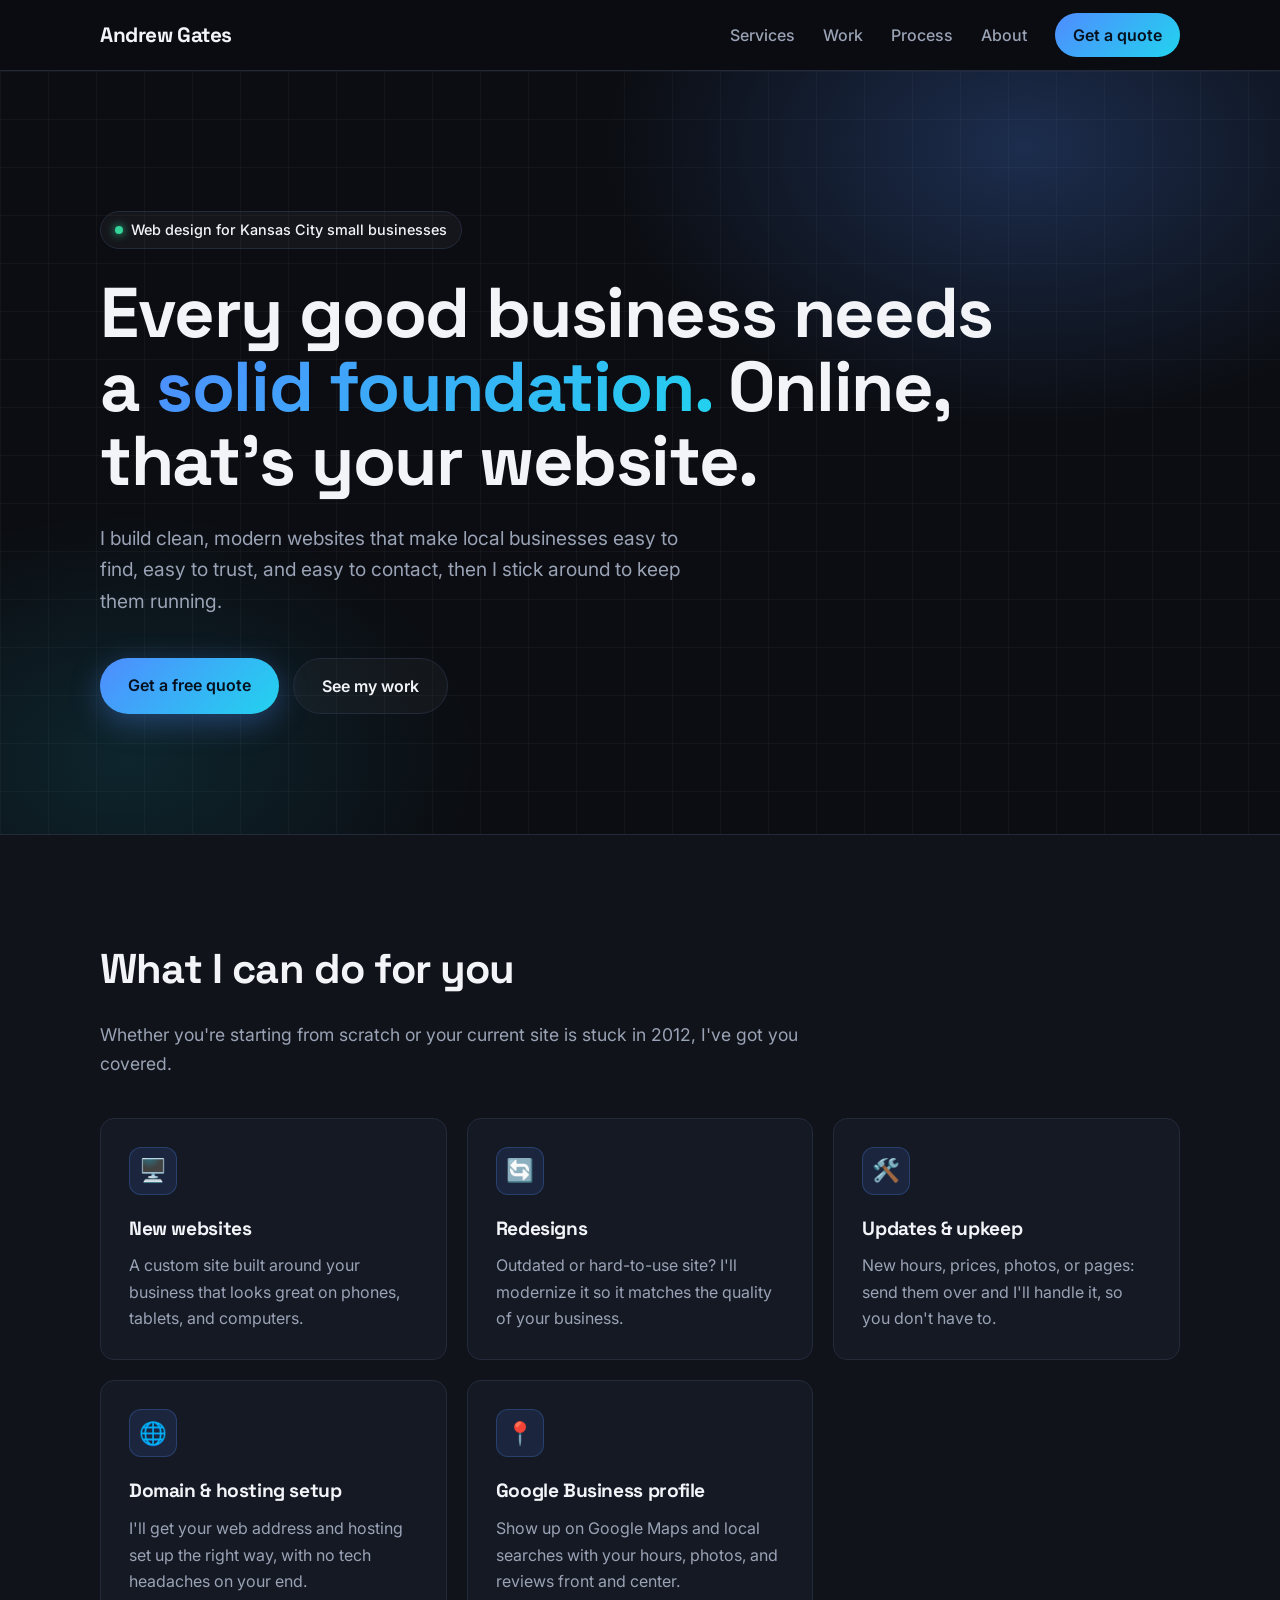
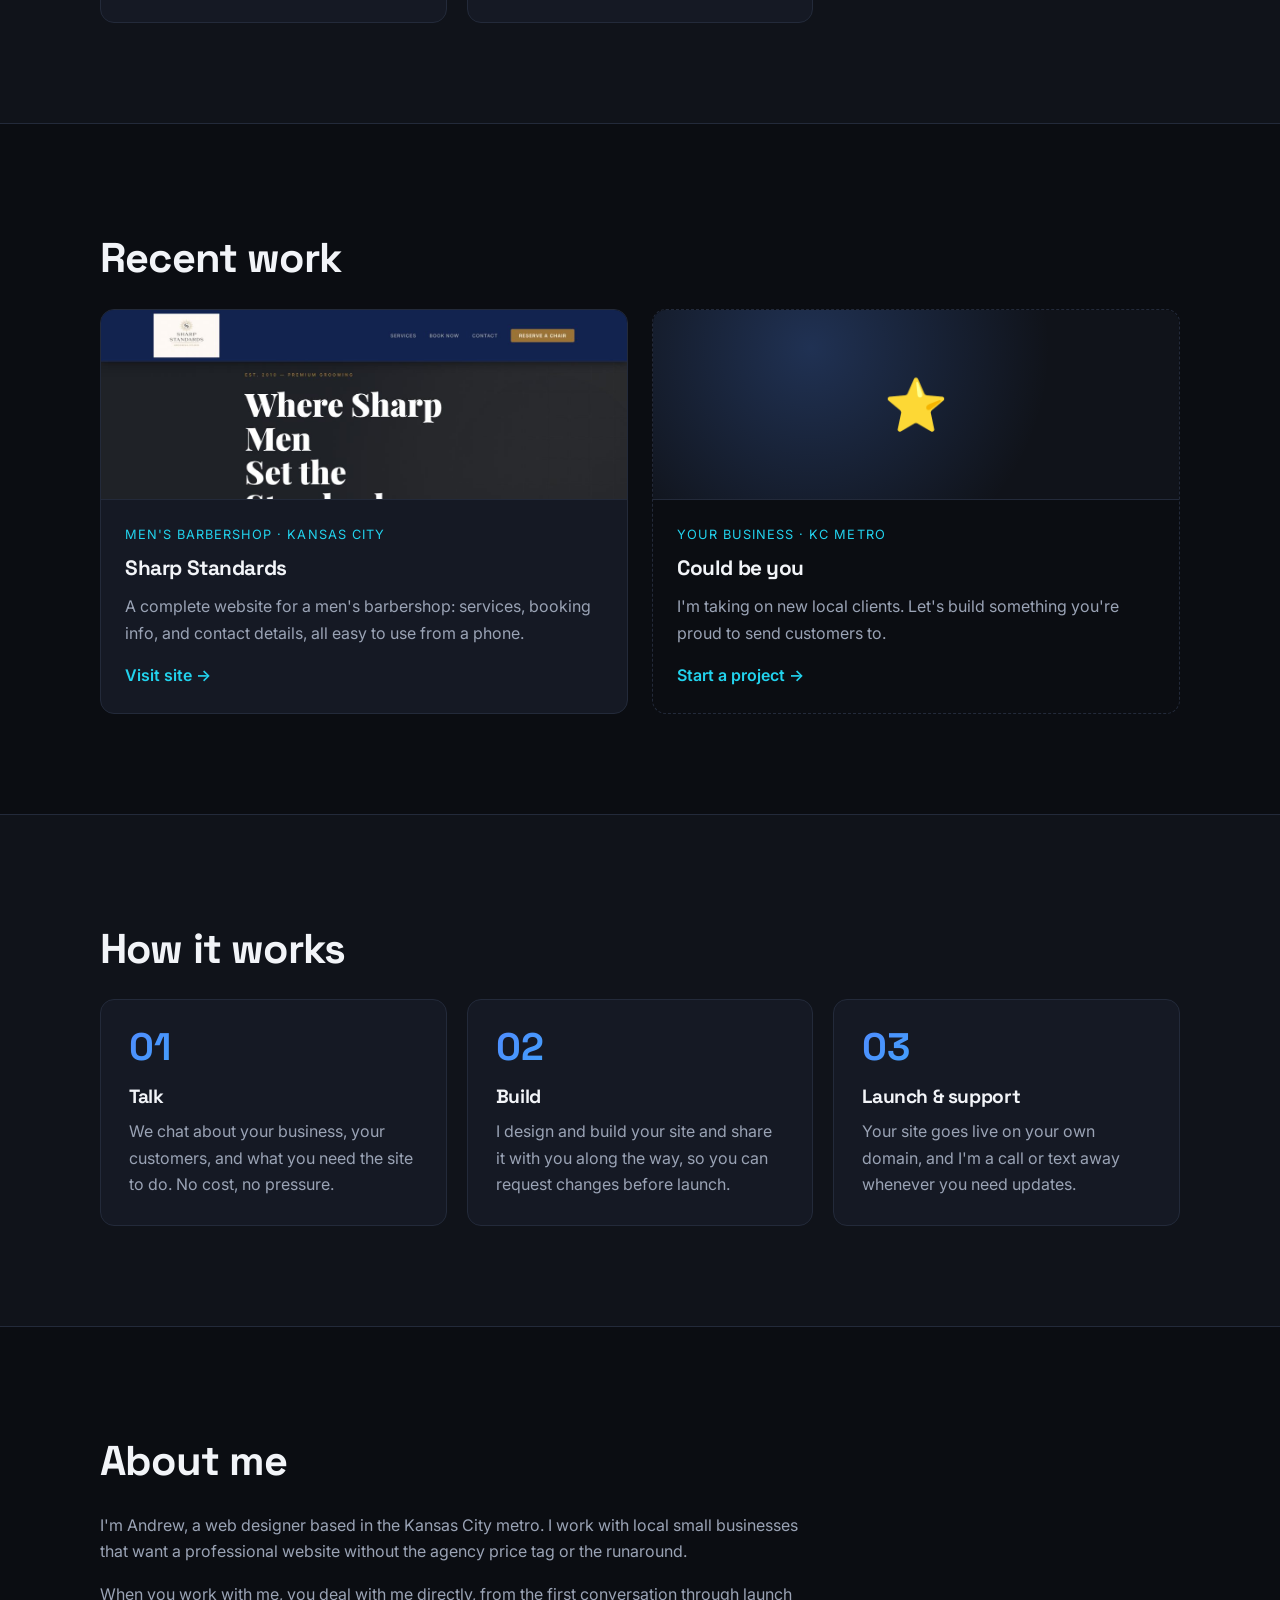
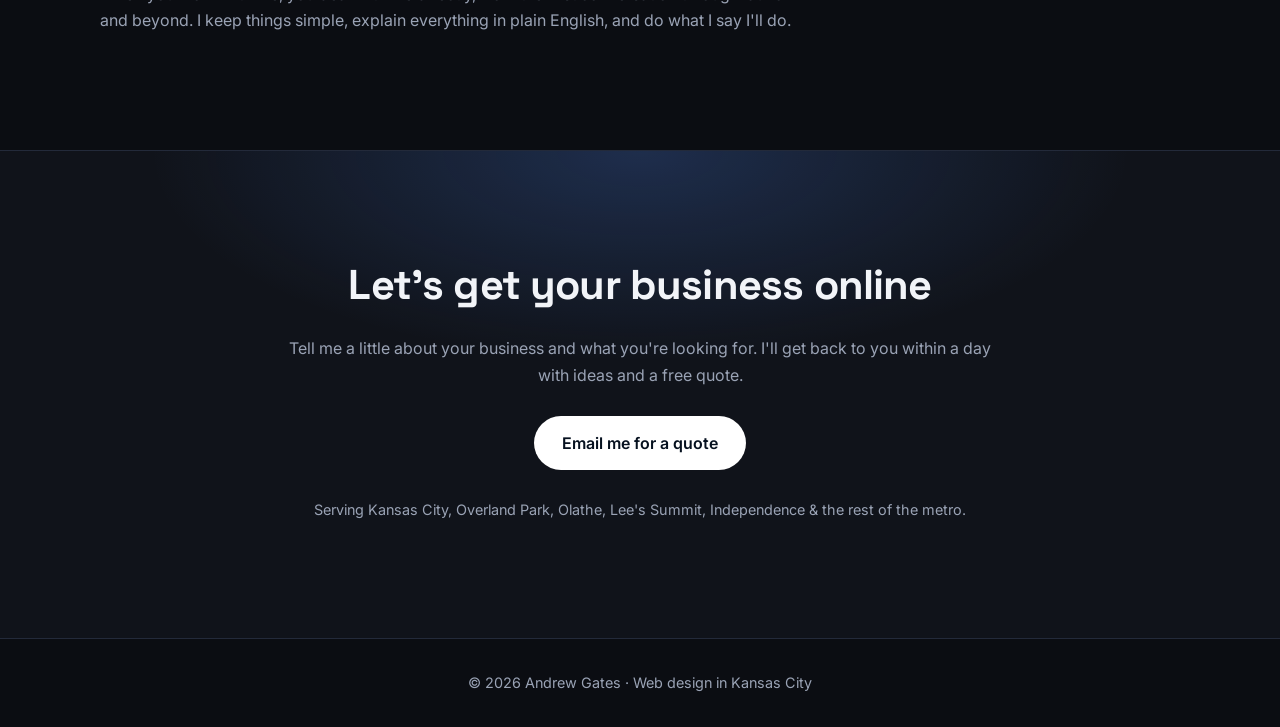
==== commit 95844809: "Add files via upload" ====
--- a/index.html
+++ b/index.html
@@ -115,16 +115,14 @@
             <!-- <img> shows a picture. "src" is the file path (relative to this page),
                  "alt" describes it for screen readers and if the image fails to load. -->
             <div class="project-thumb">
-              <img src="images/sharp-standards.jpg" alt="Sharp Standards barbershop website homepage">
+              <img src="sharp-standards.jpg" alt="Sharp Standards barbershop website homepage">
             </div>
             <div class="project-body">
               <p class="project-type">Men's barbershop · Kansas City</p>
               <h3>Sharp Standards</h3>
               <p>A complete website for a men's barbershop: services, booking info, and contact details, all easy to use from a phone.</p>
-              <!-- Hidden until sharpstandards.com is back online. To show it again, remove
-                   the <!- - and - -> around it. (target="_blank" opens the link in a new tab.)
+              <!-- target="_blank" opens the link in a new tab -->
               <a href="https://sharpstandards.com" target="_blank" rel="noopener">Visit site →</a>
-              -->
             </div>
           </article>
 
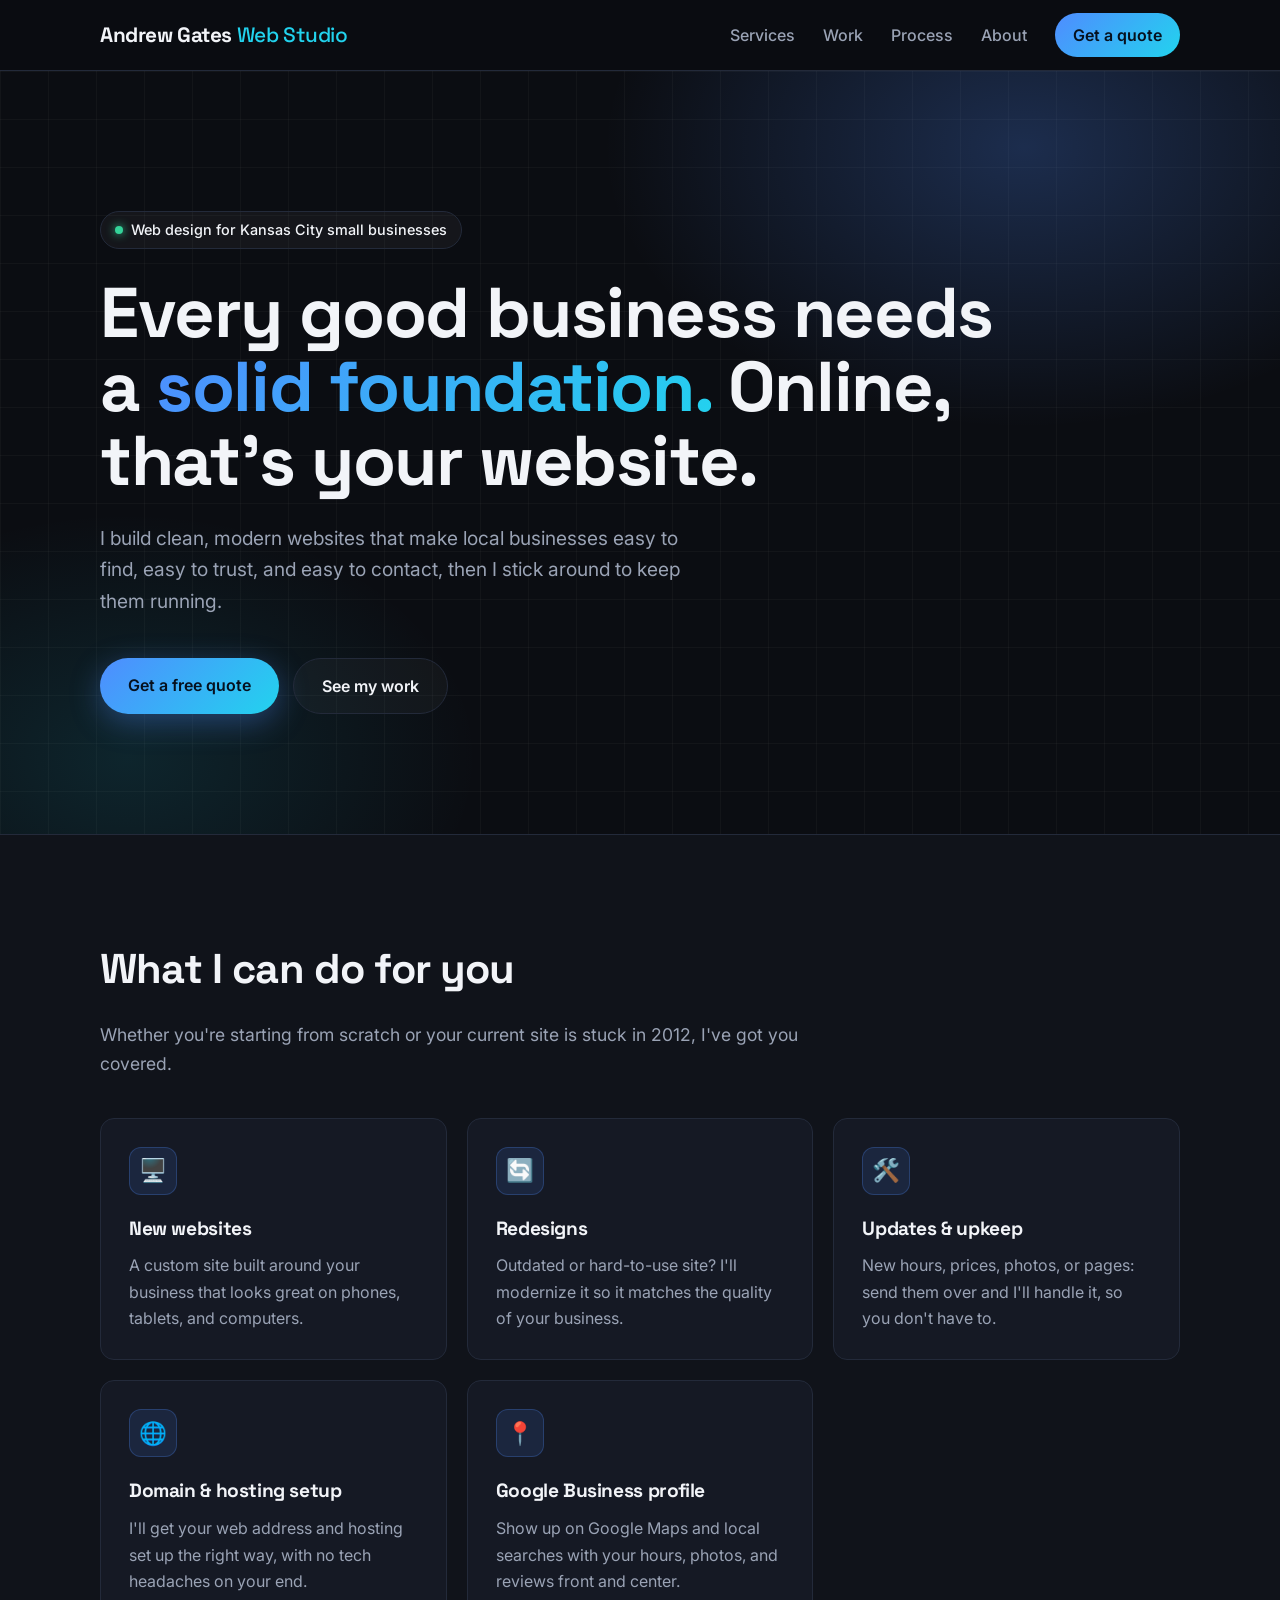
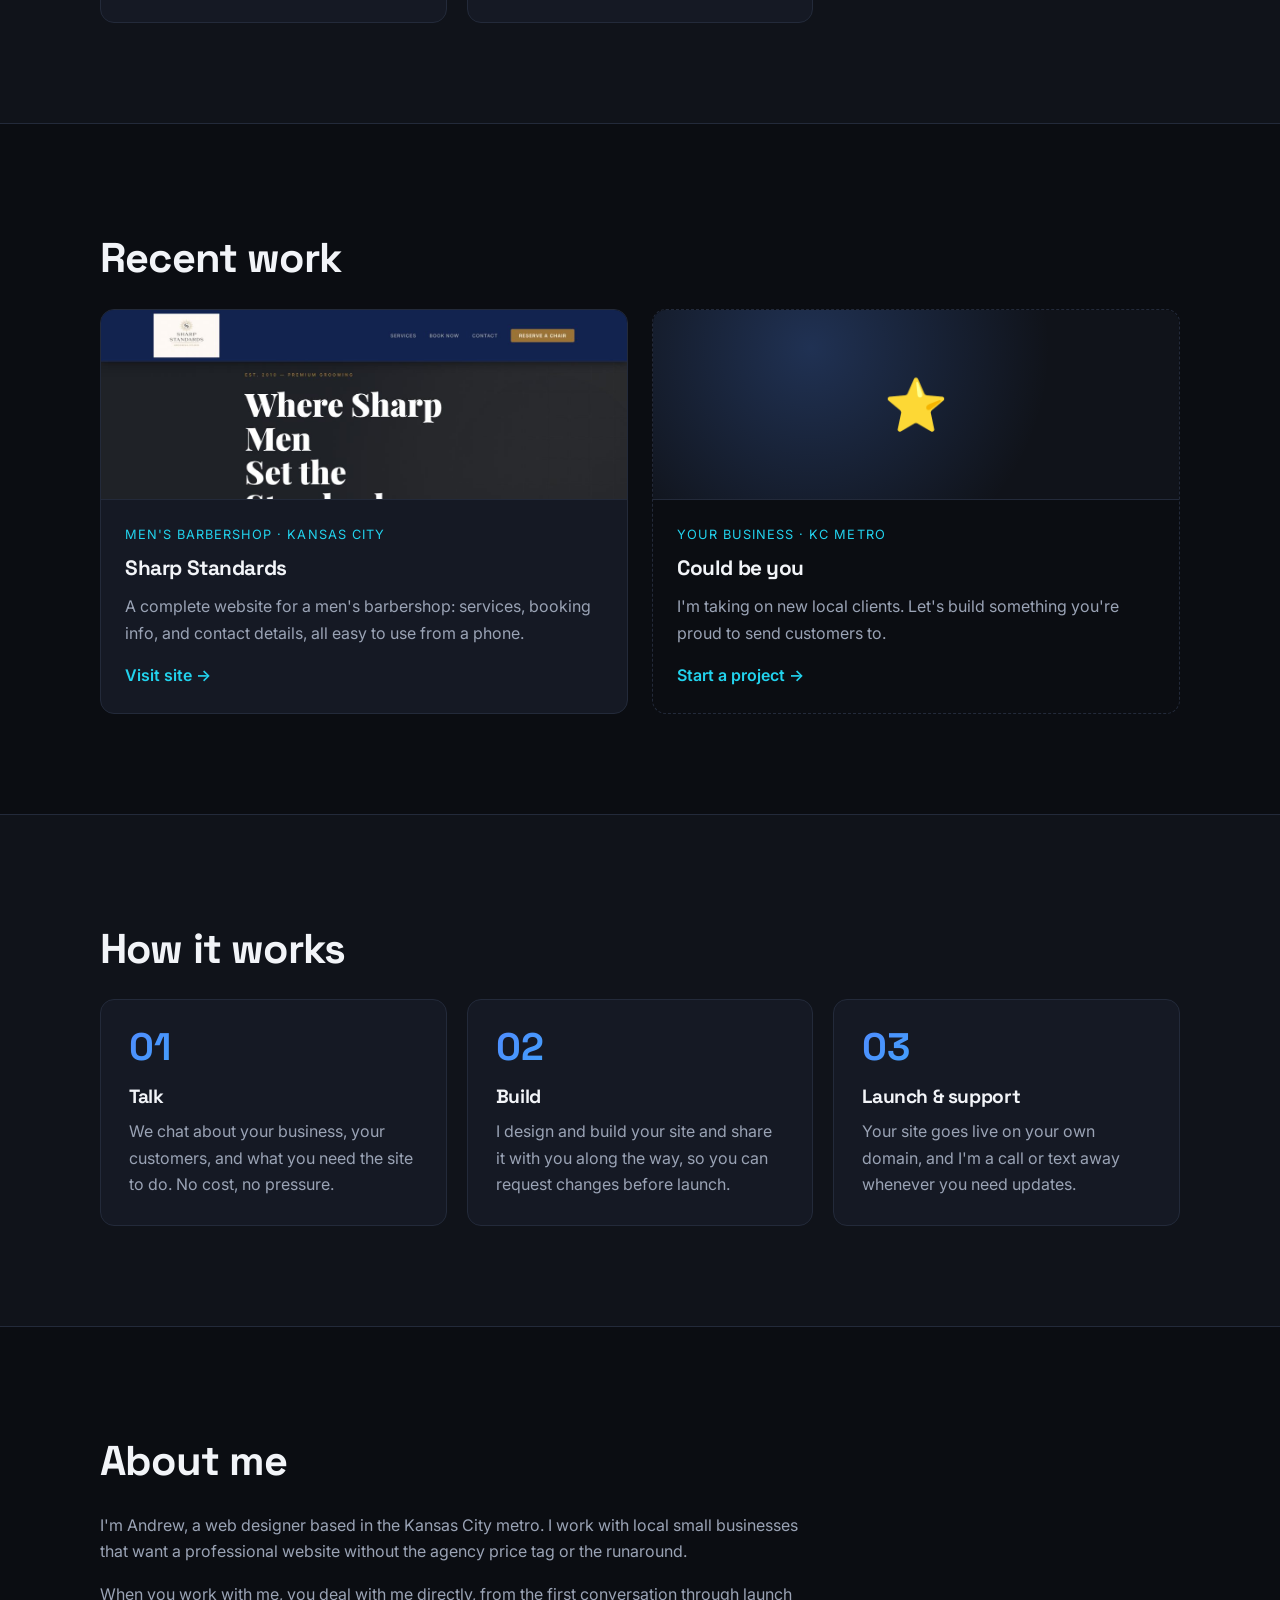
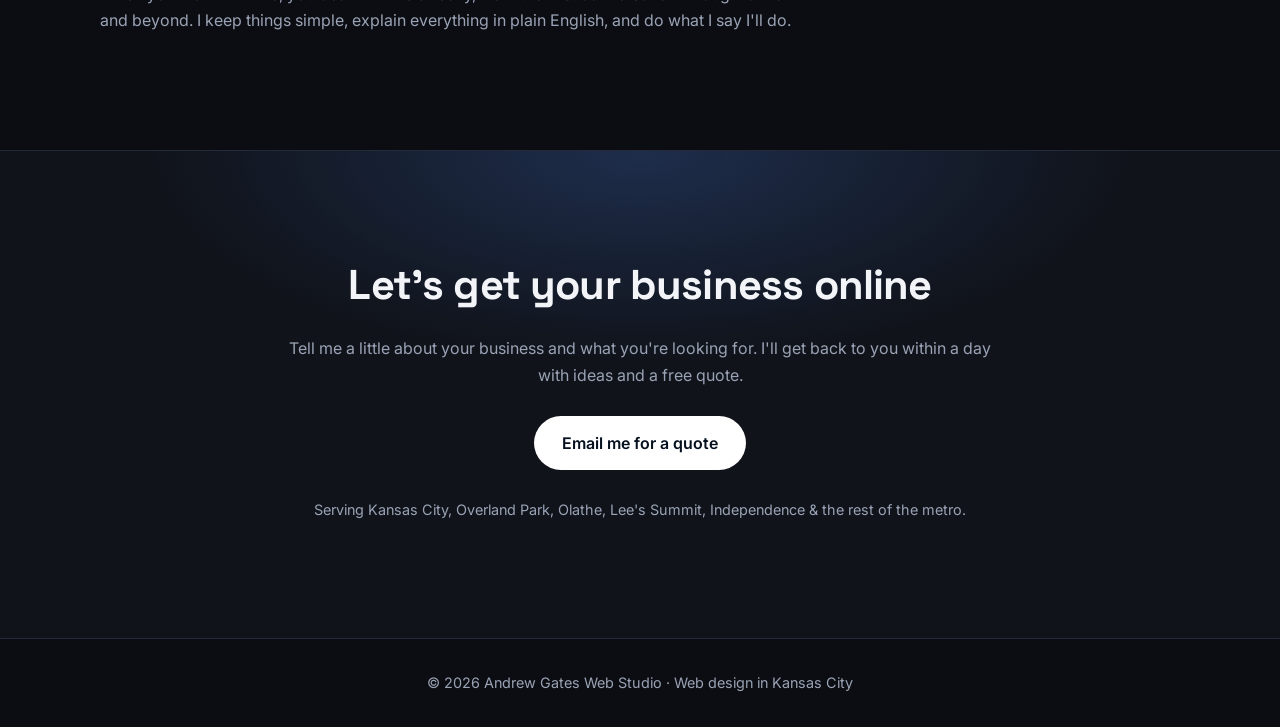
==== commit b3fe0cb3: "Add files via upload" ====
--- a/index.html
+++ b/index.html
@@ -16,9 +16,9 @@
   <!-- This line makes the site scale properly on phones. Always include it. -->
   <meta name="viewport" content="width=device-width, initial-scale=1.0">
   <!-- The <title> shows in the browser tab AND as the headline in Google results -->
-  <title>Andrew Gates | Web Design for Kansas City Small Businesses</title>
+  <title>Andrew Gates Web Studio | Web Design for Kansas City Small Businesses</title>
   <!-- The description is the gray text under your link in Google results -->
-  <meta name="description" content="Andrew Gates builds modern, affordable websites for small businesses across the Kansas City metro. New sites, redesigns, updates, hosting, and Google Business setup.">
+  <meta name="description" content="Andrew Gates Web Studio builds modern, affordable websites for small businesses across the Kansas City metro. New sites, redesigns, updates, hosting, and Google Business setup.">
   <!-- Custom fonts from Google Fonts: "Space Grotesk" for headings, "Inter" for body text.
        The preconnect lines just tell the browser to start connecting early, so fonts load faster. -->
   <link rel="preconnect" href="https://fonts.googleapis.com">
@@ -32,7 +32,7 @@
   <!-- ========== HEADER / NAVIGATION ========== -->
   <header class="site-header">
     <div class="container nav-wrap">
-      <a href="#top" class="logo">Andrew Gates</a>
+      <a href="#top" class="logo">Andrew Gates <span>Web Studio</span></a>
 
       <!-- This button only shows on small screens (see styles.css + script.js) -->
       <button class="nav-toggle" aria-label="Open menu" aria-expanded="false">☰</button>
@@ -204,7 +204,7 @@
   <footer class="site-footer">
     <div class="container">
       <!-- script.js fills in the current year automatically -->
-      <p>© <span id="year"></span> Andrew Gates · Web design in Kansas City</p>
+      <p>© <span id="year"></span> Andrew Gates Web Studio · Web design in Kansas City</p>
     </div>
   </footer>
 
--- a/styles.css
+++ b/styles.css
@@ -86,7 +86,8 @@
   text-decoration: none;
   color: var(--text);
 }
-.logo span { color: var(--accent-2); }
+/* "Web Studio" part of the name: cyan and a bit lighter than "Andrew Gates" */
+.logo span { color: var(--accent-2); font-weight: 500; }
 
 .nav { display: flex; align-items: center; gap: 28px; }
 .nav a {
